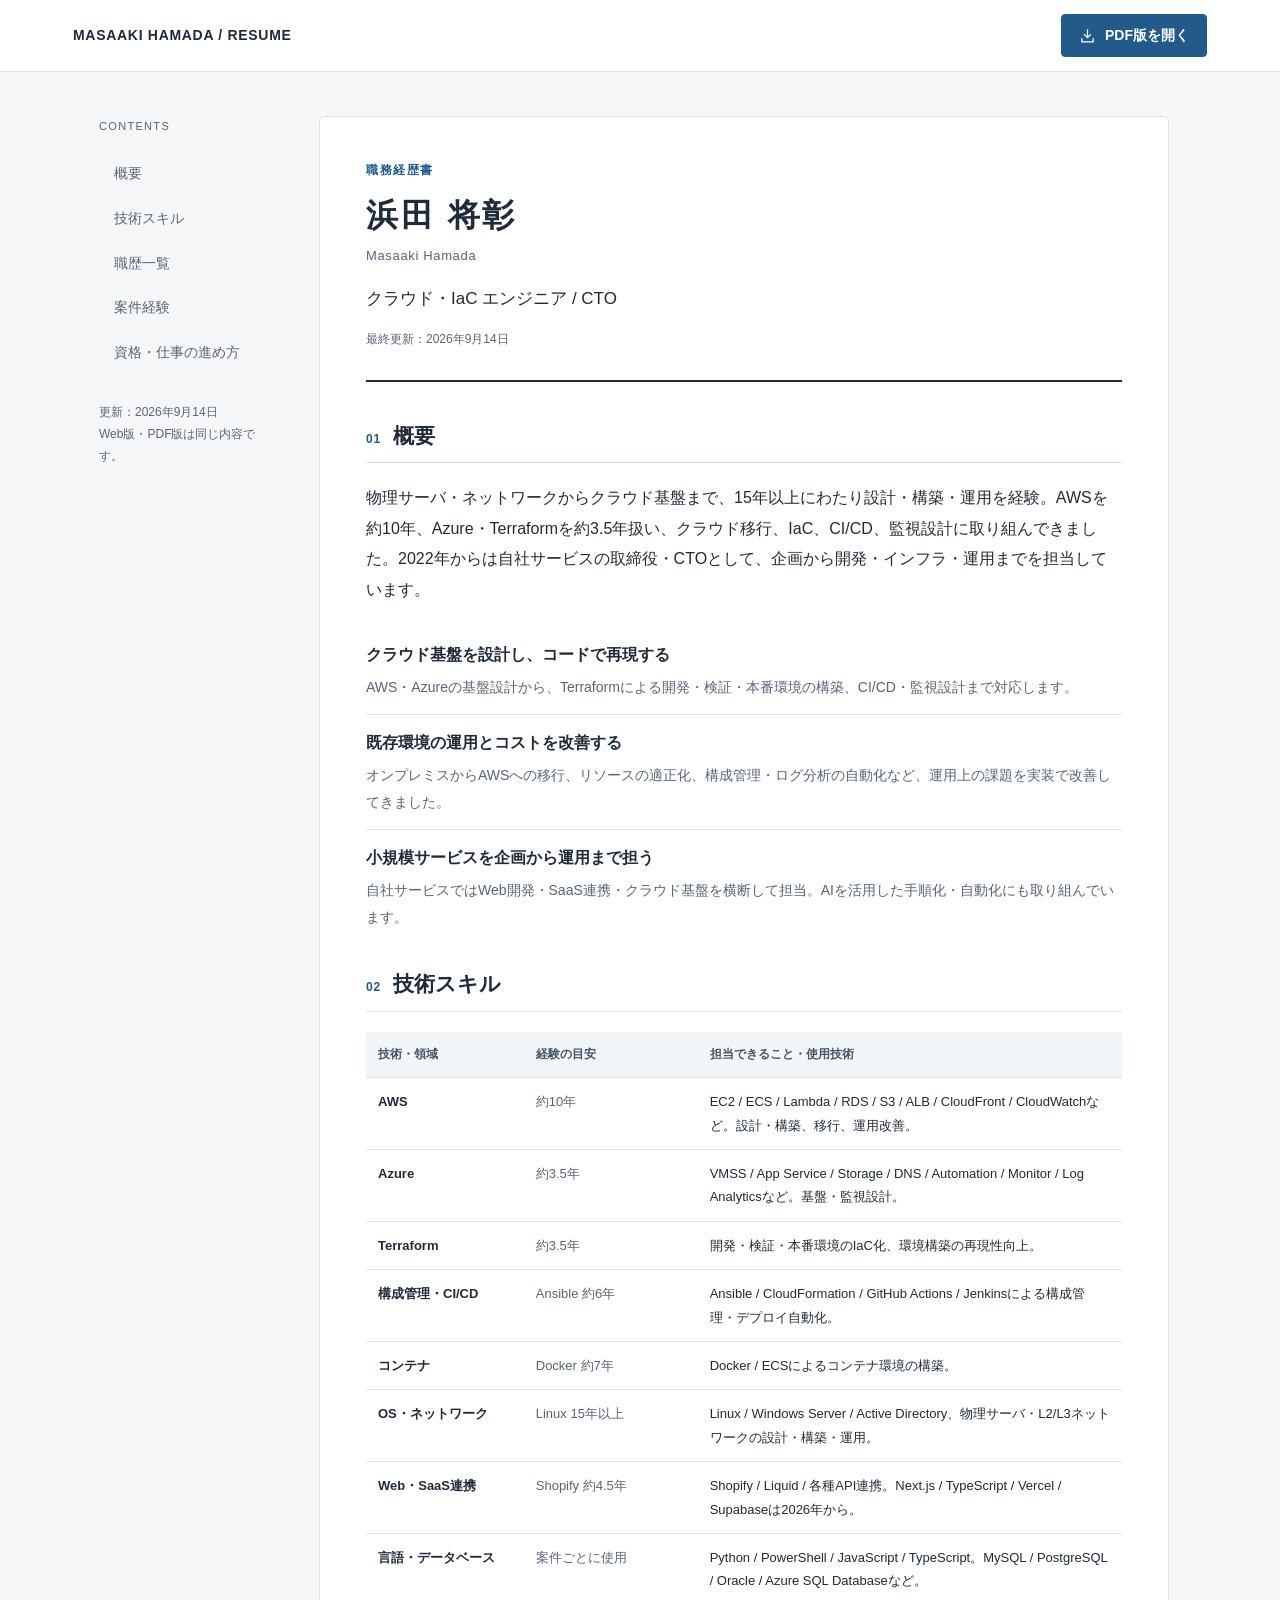
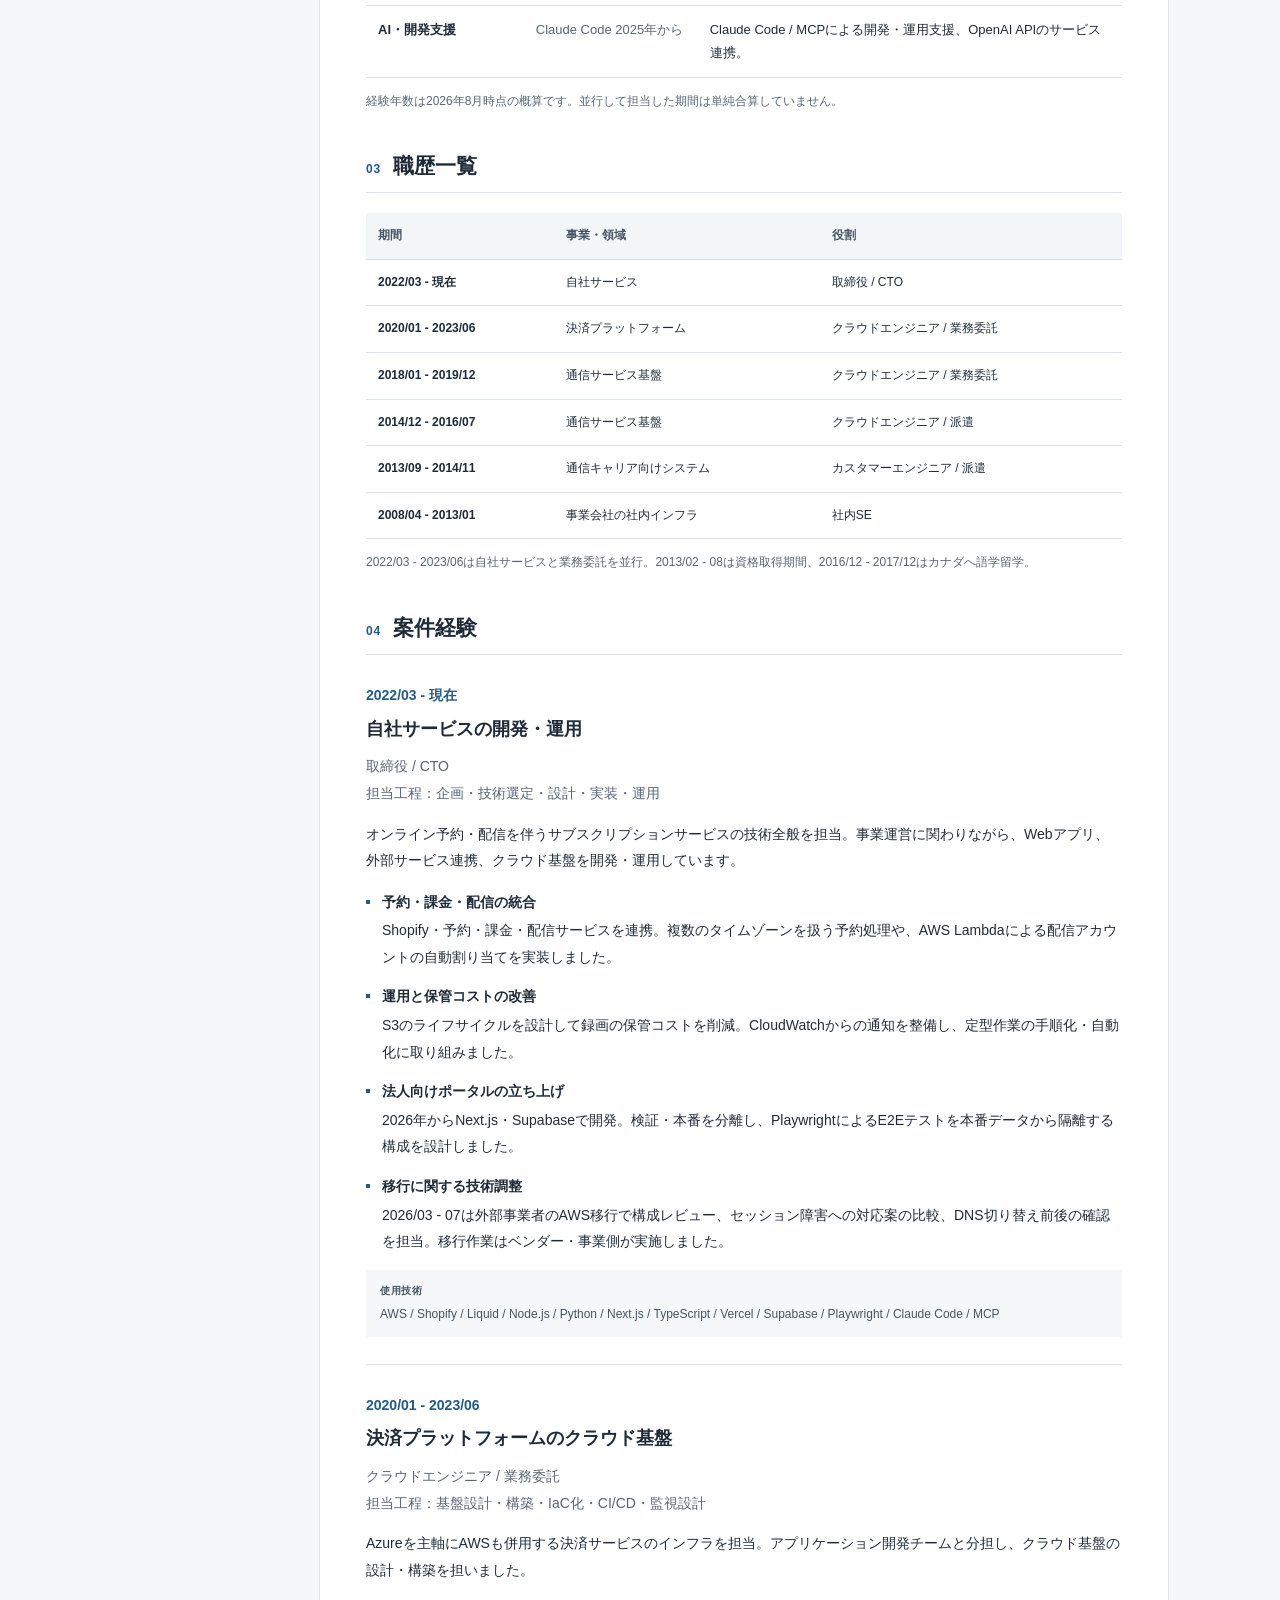
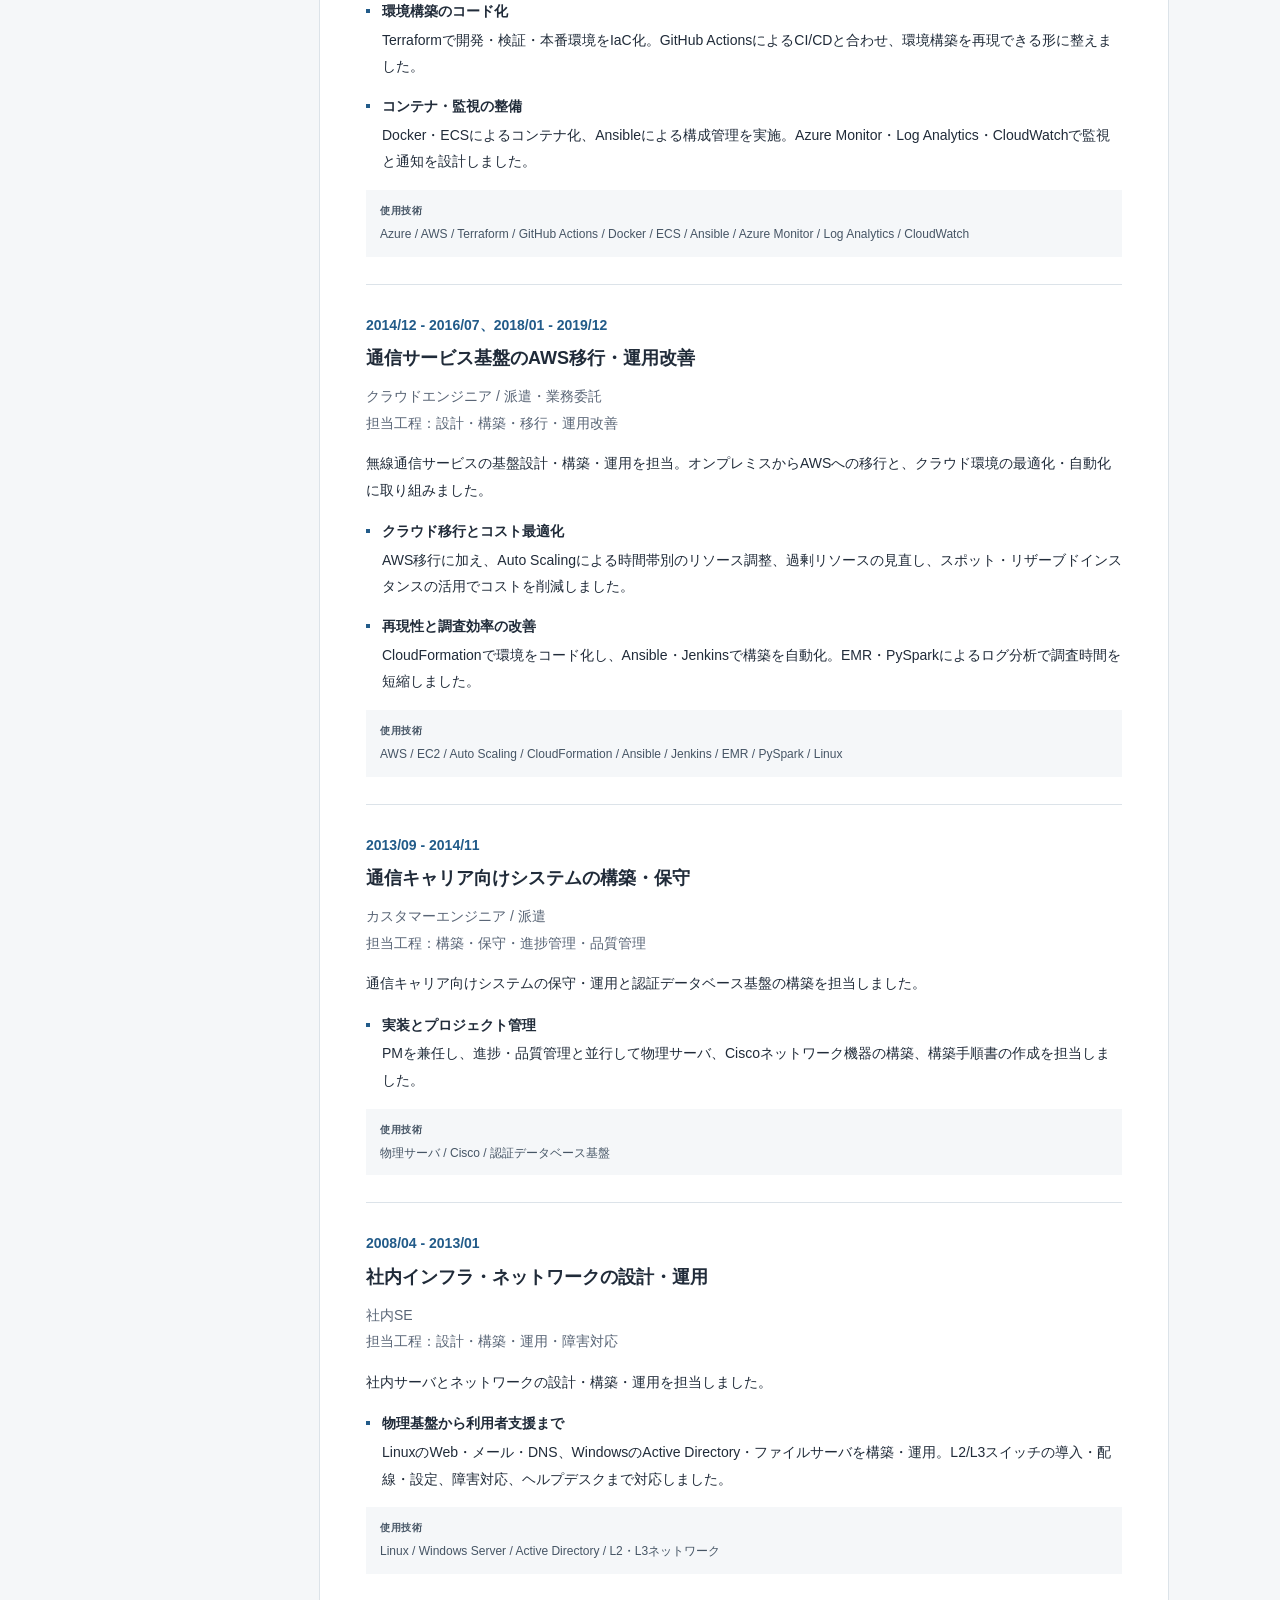
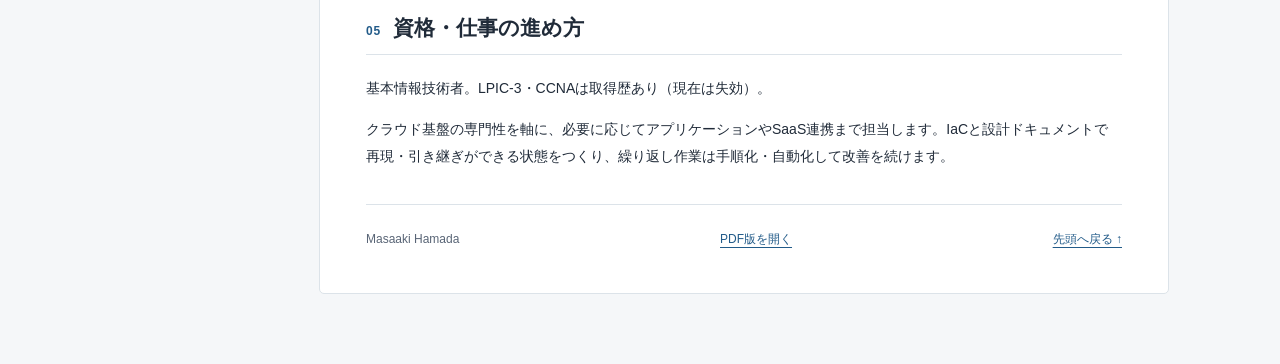
==== docs/index.html @ 592bd707 "Create public resume website and PDF from shared content" ====
<!doctype html>
<html lang="ja"><head><meta charset="utf-8"><meta name="viewport" content="width=device-width,initial-scale=1">
<title>浜田 将彰 | クラウド・IaC エンジニア / CTO</title>
<meta name="description" content="浜田将彰の職務経歴書。AWS・Azure・Terraformによるクラウド基盤設計と、自社サービスの開発・運用経験。PDF版も閲覧できます。">
<meta name="theme-color" content="#225b89"><link rel="stylesheet" href="style.css"></head>
<body><a class="skip" href="#main">本文へ移動</a>
<header class="topbar"><div class="topbar-inner"><a class="brand" href="#">MASAAKI HAMADA / RESUME</a>
<a class="download" href="resume.pdf"><svg viewBox="0 0 24 24" fill="none" stroke="currentColor" stroke-width="1.7" aria-hidden="true"><path d="M12 3v12m-5-5 5 5 5-5M4 16v5h16v-5"/></svg>PDF版を開く</a></div></header>
<div class="layout"><aside class="sidebar"><p class="nav-label">CONTENTS</p><nav aria-label="目次"><a href="#summary">概要</a><a href="#skills">技術スキル</a><a href="#history">職歴一覧</a><a href="#experience">案件経験</a><a href="#about">資格・仕事の進め方</a></nav><p class="small">更新：2026年9月14日<br>Web版・PDF版は同じ内容です。</p></aside>
<main id="main"><header class="identity"><p class="eyebrow">職務経歴書</p><h1>浜田 将彰</h1><p class="name-en">Masaaki Hamada</p><p class="role">クラウド・IaC エンジニア / CTO</p><p class="updated">最終更新：2026年9月14日</p></header>
<nav class="mobile-nav" aria-label="モバイル目次"><a href="#summary">概要</a><a href="#skills">技術スキル</a><a href="#history">職歴一覧</a><a href="#experience">案件経験</a><a href="#about">資格・仕事の進め方</a></nav>
<section id="summary"><h2><span class="number">01</span>概要</h2><p>物理サーバ・ネットワークからクラウド基盤まで、15年以上にわたり設計・構築・運用を経験。AWSを約10年、Azure・Terraformを約3.5年扱い、クラウド移行、IaC、CI/CD、監視設計に取り組んできました。2022年からは自社サービスの取締役・CTOとして、企画から開発・インフラ・運用までを担当しています。</p><ul class="strengths"><li><h3>クラウド基盤を設計し、コードで再現する</h3><p>AWS・Azureの基盤設計から、Terraformによる開発・検証・本番環境の構築、CI/CD・監視設計まで対応します。</p></li><li><h3>既存環境の運用とコストを改善する</h3><p>オンプレミスからAWSへの移行、リソースの適正化、構成管理・ログ分析の自動化など、運用上の課題を実装で改善してきました。</p></li><li><h3>小規模サービスを企画から運用まで担う</h3><p>自社サービスではWeb開発・SaaS連携・クラウド基盤を横断して担当。AIを活用した手順化・自動化にも取り組んでいます。</p></li></ul></section>
<section id="skills"><h2><span class="number">02</span>技術スキル</h2><div class="table-wrap"><table class="skills"><thead><tr><th scope="col">技術・領域</th><th scope="col">経験の目安</th><th scope="col">担当できること・使用技術</th></tr></thead><tbody><tr><td>AWS</td><td>約10年</td><td>EC2 / ECS / Lambda / RDS / S3 / ALB / CloudFront / CloudWatchなど。設計・構築、移行、運用改善。</td></tr><tr><td>Azure</td><td>約3.5年</td><td>VMSS / App Service / Storage / DNS / Automation / Monitor / Log Analyticsなど。基盤・監視設計。</td></tr><tr><td>Terraform</td><td>約3.5年</td><td>開発・検証・本番環境のIaC化、環境構築の再現性向上。</td></tr><tr><td>構成管理・CI/CD</td><td>Ansible 約6年</td><td>Ansible / CloudFormation / GitHub Actions / Jenkinsによる構成管理・デプロイ自動化。</td></tr><tr><td>コンテナ</td><td>Docker 約7年</td><td>Docker / ECSによるコンテナ環境の構築。</td></tr><tr><td>OS・ネットワーク</td><td>Linux 15年以上</td><td>Linux / Windows Server / Active Directory、物理サーバ・L2/L3ネットワークの設計・構築・運用。</td></tr><tr><td>Web・SaaS連携</td><td>Shopify 約4.5年</td><td>Shopify / Liquid / 各種API連携。Next.js / TypeScript / Vercel / Supabaseは2026年から。</td></tr><tr><td>言語・データベース</td><td>案件ごとに使用</td><td>Python / PowerShell / JavaScript / TypeScript。MySQL / PostgreSQL / Oracle / Azure SQL Databaseなど。</td></tr><tr><td>AI・開発支援</td><td>Claude Code 2025年から</td><td>Claude Code / MCPによる開発・運用支援、OpenAI APIのサービス連携。</td></tr></tbody></table></div><p class="note">経験年数は2026年8月時点の概算です。並行して担当した期間は単純合算していません。</p></section>
<section id="history"><h2><span class="number">03</span>職歴一覧</h2><div class="table-wrap"><table class="history"><thead><tr><th scope="col">期間</th><th scope="col">事業・領域</th><th scope="col">役割</th></tr></thead><tbody><tr><td>2022/03 - 現在</td><td>自社サービス</td><td>取締役 / CTO</td></tr><tr><td>2020/01 - 2023/06</td><td>決済プラットフォーム</td><td>クラウドエンジニア / 業務委託</td></tr><tr><td>2018/01 - 2019/12</td><td>通信サービス基盤</td><td>クラウドエンジニア / 業務委託</td></tr><tr><td>2014/12 - 2016/07</td><td>通信サービス基盤</td><td>クラウドエンジニア / 派遣</td></tr><tr><td>2013/09 - 2014/11</td><td>通信キャリア向けシステム</td><td>カスタマーエンジニア / 派遣</td></tr><tr><td>2008/04 - 2013/01</td><td>事業会社の社内インフラ</td><td>社内SE</td></tr></tbody></table></div><p class="note">2022/03 - 2023/06は自社サービスと業務委託を並行。2013/02 - 08は資格取得期間、2016/12 - 2017/12はカナダへ語学留学。</p></section>
<section id="experience"><h2><span class="number">04</span>案件経験</h2><article class="project" id="own-service">
      <p class="period">2022/03 - 現在</p><h3>自社サービスの開発・運用</h3>
      <p class="project-meta">取締役 / CTO<br>担当工程：企画・技術選定・設計・実装・運用</p>
      <p>オンライン予約・配信を伴うサブスクリプションサービスの技術全般を担当。事業運営に関わりながら、Webアプリ、外部サービス連携、クラウド基盤を開発・運用しています。</p><ul><li><strong>予約・課金・配信の統合</strong>Shopify・予約・課金・配信サービスを連携。複数のタイムゾーンを扱う予約処理や、AWS Lambdaによる配信アカウントの自動割り当てを実装しました。</li><li><strong>運用と保管コストの改善</strong>S3のライフサイクルを設計して録画の保管コストを削減。CloudWatchからの通知を整備し、定型作業の手順化・自動化に取り組みました。</li><li><strong>法人向けポータルの立ち上げ</strong>2026年からNext.js・Supabaseで開発。検証・本番を分離し、PlaywrightによるE2Eテストを本番データから隔離する構成を設計しました。</li><li><strong>移行に関する技術調整</strong>2026/03 - 07は外部事業者のAWS移行で構成レビュー、セッション障害への対応案の比較、DNS切り替え前後の確認を担当。移行作業はベンダー・事業側が実施しました。</li></ul>
      <p class="tech"><span>使用技術</span>AWS / Shopify / Liquid / Node.js / Python / Next.js / TypeScript / Vercel / Supabase / Playwright / Claude Code / MCP</p></article><article class="project" id="payments">
      <p class="period">2020/01 - 2023/06</p><h3>決済プラットフォームのクラウド基盤</h3>
      <p class="project-meta">クラウドエンジニア / 業務委託<br>担当工程：基盤設計・構築・IaC化・CI/CD・監視設計</p>
      <p>Azureを主軸にAWSも併用する決済サービスのインフラを担当。アプリケーション開発チームと分担し、クラウド基盤の設計・構築を担いました。</p><ul><li><strong>環境構築のコード化</strong>Terraformで開発・検証・本番環境をIaC化。GitHub ActionsによるCI/CDと合わせ、環境構築を再現できる形に整えました。</li><li><strong>コンテナ・監視の整備</strong>Docker・ECSによるコンテナ化、Ansibleによる構成管理を実施。Azure Monitor・Log Analytics・CloudWatchで監視と通知を設計しました。</li></ul>
      <p class="tech"><span>使用技術</span>Azure / AWS / Terraform / GitHub Actions / Docker / ECS / Ansible / Azure Monitor / Log Analytics / CloudWatch</p></article><article class="project" id="telecom">
      <p class="period">2014/12 - 2016/07、2018/01 - 2019/12</p><h3>通信サービス基盤のAWS移行・運用改善</h3>
      <p class="project-meta">クラウドエンジニア / 派遣・業務委託<br>担当工程：設計・構築・移行・運用改善</p>
      <p>無線通信サービスの基盤設計・構築・運用を担当。オンプレミスからAWSへの移行と、クラウド環境の最適化・自動化に取り組みました。</p><ul><li><strong>クラウド移行とコスト最適化</strong>AWS移行に加え、Auto Scalingによる時間帯別のリソース調整、過剰リソースの見直し、スポット・リザーブドインスタンスの活用でコストを削減しました。</li><li><strong>再現性と調査効率の改善</strong>CloudFormationで環境をコード化し、Ansible・Jenkinsで構築を自動化。EMR・PySparkによるログ分析で調査時間を短縮しました。</li></ul>
      <p class="tech"><span>使用技術</span>AWS / EC2 / Auto Scaling / CloudFormation / Ansible / Jenkins / EMR / PySpark / Linux</p></article><article class="project" id="carrier">
      <p class="period">2013/09 - 2014/11</p><h3>通信キャリア向けシステムの構築・保守</h3>
      <p class="project-meta">カスタマーエンジニア / 派遣<br>担当工程：構築・保守・進捗管理・品質管理</p>
      <p>通信キャリア向けシステムの保守・運用と認証データベース基盤の構築を担当しました。</p><ul><li><strong>実装とプロジェクト管理</strong>PMを兼任し、進捗・品質管理と並行して物理サーバ、Ciscoネットワーク機器の構築、構築手順書の作成を担当しました。</li></ul>
      <p class="tech"><span>使用技術</span>物理サーバ / Cisco / 認証データベース基盤</p></article><article class="project" id="internal">
      <p class="period">2008/04 - 2013/01</p><h3>社内インフラ・ネットワークの設計・運用</h3>
      <p class="project-meta">社内SE<br>担当工程：設計・構築・運用・障害対応</p>
      <p>社内サーバとネットワークの設計・構築・運用を担当しました。</p><ul><li><strong>物理基盤から利用者支援まで</strong>LinuxのWeb・メール・DNS、WindowsのActive Directory・ファイルサーバを構築・運用。L2/L3スイッチの導入・配線・設定、障害対応、ヘルプデスクまで対応しました。</li></ul>
      <p class="tech"><span>使用技術</span>Linux / Windows Server / Active Directory / L2・L3ネットワーク</p></article></section>
<section id="about" class="closing"><h2><span class="number">05</span>資格・仕事の進め方</h2><p>基本情報技術者。LPIC-3・CCNAは取得歴あり（現在は失効）。</p><p>クラウド基盤の専門性を軸に、必要に応じてアプリケーションやSaaS連携まで担当します。IaCと設計ドキュメントで再現・引き継ぎができる状態をつくり、繰り返し作業は手順化・自動化して改善を続けます。</p></section>
<footer class="footer"><span>Masaaki Hamada</span><a href="resume.pdf">PDF版を開く</a><a href="#">先頭へ戻る ↑</a></footer></main></div>
</body></html>
---- docs/style.css ----
:root{--ink:#202b39;--muted:#596576;--accent:#225b89;--line:#dce3e9;--paper:#fff;--wash:#f5f7f9;color-scheme:light}
*{box-sizing:border-box}html{scroll-behavior:smooth;scroll-padding-top:85px}body{margin:0;background:var(--wash);color:var(--ink);font-family:-apple-system,BlinkMacSystemFont,"Hiragino Kaku Gothic ProN","Yu Gothic",Meiryo,sans-serif;font-size:16px;line-height:1.9;-webkit-font-smoothing:antialiased}a{color:var(--accent);text-underline-offset:4px}a:focus-visible{outline:3px solid #d38835;outline-offset:5px}.skip{position:absolute;top:-100px;padding:10px;background:white}.skip:focus{top:0;z-index:5}.topbar{border-bottom:1px solid var(--line);background:#fff;position:sticky;top:0;z-index:3}.topbar-inner{max-width:1190px;padding:14px 28px;margin:auto;display:flex;justify-content:space-between;align-items:center;gap:16px}.brand{text-decoration:none;color:var(--ink);font-size:14px;font-weight:600;letter-spacing:.05em}.download{display:inline-flex;align-items:center;gap:9px;padding:7px 17px;border:1px solid var(--accent);border-radius:4px;font-size:14px;font-weight:600;text-decoration:none;background:var(--accent);color:white}.download:hover{background:#174466}.download svg{width:17px;height:17px}.layout{display:grid;grid-template-columns:180px minmax(0,850px);gap:40px;max-width:1130px;margin:44px auto 70px;padding:0 24px}.sidebar{position:sticky;top:110px;align-self:start;font-size:14px}.nav-label{font-size:11px;color:var(--muted);letter-spacing:.12em;margin:0 0 17px}.sidebar nav{display:flex;flex-direction:column;gap:4px}.sidebar nav a{color:var(--muted);padding:7px 0 7px 13px;border-left:2px solid transparent;text-decoration:none}.sidebar nav a:hover,.sidebar nav a[aria-current]{color:var(--accent);border-left-color:var(--accent)}.sidebar .small{margin-top:30px;font-size:12px;line-height:1.8;color:var(--muted)}main{background:var(--paper);border:1px solid var(--line);border-radius:5px;padding:42px 46px;min-width:0}.identity{padding-bottom:29px;border-bottom:2px solid var(--ink);margin-bottom:32px}.eyebrow{margin:0 0 12px;color:var(--accent);font-size:12px;font-weight:600;letter-spacing:.13em}.identity h1{font-size:32px;letter-spacing:.09em;line-height:1.4;margin:0 0 6px}.name-en{color:var(--muted);font-size:13px;letter-spacing:.05em;margin:0 0 14px}.role{font-size:17px;margin:0;font-weight:500}.updated{font-size:12px;color:var(--muted);margin:13px 0 0}section{margin-top:38px}section h2{display:flex;align-items:baseline;gap:12px;font-size:21px;line-height:1.5;margin:0 0 20px;padding-bottom:11px;border-bottom:1px solid var(--line);font-weight:650}.number{font-size:12px;color:var(--accent);font-weight:600;letter-spacing:.06em}p{margin:0 0 14px}.strengths{margin:22px 0 0;padding:0;list-style:none}.strengths li{padding:13px 0;border-bottom:1px solid var(--line)}.strengths li:last-child{border:0;padding-bottom:0}.strengths h3{margin:0 0 4px;font-size:16px}.strengths p{color:var(--muted);font-size:14px;margin:0}.table-wrap{width:100%}table{border-collapse:collapse;width:100%;font-size:13px;line-height:1.8;text-align:left}caption{text-align:left;color:var(--muted);margin-bottom:10px;font-size:12px}th{font-weight:600;background:#f3f6f8;font-size:12px;color:#465565}th,td{padding:12px 11px;border-bottom:1px solid var(--line);vertical-align:top}th:first-child,td:first-child{padding-left:12px}td:first-child{font-weight:600}.skills td:nth-child(1){width:21%}.skills td:nth-child(2){width:23%;color:var(--muted)}.skills td:nth-child(3){width:56%}.history{font-size:12px}.history td:first-child{width:25%;font-variant-numeric:tabular-nums;white-space:nowrap}.note{font-size:12px;color:var(--muted);margin-top:12px;line-height:1.85}.project{margin-top:27px;padding-bottom:27px;border-bottom:1px solid var(--line)}.project:last-child{padding-bottom:0;border:0}.period{color:var(--accent);font-size:12px;font-weight:600;margin:0 0 6px;font-variant-numeric:tabular-nums}.project h3{font-size:18px;line-height:1.65;margin:0 0 9px}.project-meta{font-size:12px;color:var(--muted);margin-bottom:14px}.project p{font-size:14px}.project ul{list-style:none;margin:15px 0;padding:0}.project li{position:relative;margin:0 0 13px;padding-left:16px;font-size:14px}.project li:before{content:"";position:absolute;top:11px;left:0;width:4px;height:4px;background:var(--accent)}.project li strong{display:block;font-weight:600;margin-bottom:2px}.tech{background:var(--wash);padding:11px 14px;font-size:12px!important;color:#465565;line-height:1.9;margin-bottom:0}.tech span{font-size:10px;font-weight:700;letter-spacing:.06em;display:block;margin-bottom:3px}.closing p{font-size:14px}.footer{margin-top:35px;padding-top:23px;border-top:1px solid var(--line);display:flex;align-items:center;justify-content:space-between;gap:15px;color:var(--muted);font-size:12px}.footer a{font-size:12px}.mobile-nav{display:none}
@media(max-width:980px){.layout{grid-template-columns:145px minmax(0,1fr);gap:24px;padding:0 20px}main{padding:32px}.sidebar{font-size:13px}}
@media(max-width:740px){body{background:white}.topbar-inner{padding:12px 18px}.brand{font-size:12px}.download{font-size:13px;padding:6px 12px}.layout{display:block;margin:0;padding:0}.sidebar{display:none}main{border:0;border-radius:0;padding:30px 20px}.identity{padding-bottom:22px;margin-bottom:24px}.identity h1{font-size:29px}.role{font-size:15px}.mobile-nav{display:flex;flex-wrap:wrap;gap:8px 17px;border-bottom:1px solid var(--line);padding-bottom:20px;margin-bottom:27px}.mobile-nav a{font-size:13px;text-decoration:none}section{margin-top:30px}section h2{font-size:19px;margin-bottom:17px}.skills thead{display:none}.skills,.skills tbody,.skills tr,.skills td{display:block;width:100%!important}.skills tr{display:grid;grid-template-columns:1fr 1.15fr;border-bottom:1px solid var(--line);padding:12px 0}.skills td{border:0;padding:0!important;font-size:13px}.skills td:nth-child(1){font-size:14px}.skills td:nth-child(2){text-align:right;font-size:12px}.skills td:nth-child(3){grid-column:1/-1;margin-top:5px;color:#465565}.history thead{display:none}.history,.history tbody,.history tr,.history td{display:block}.history tr{border-bottom:1px solid var(--line);padding:10px 0}.history td{border:0;padding:0!important;width:100%!important}.history td:first-child{color:var(--accent);font-size:12px}.history td:nth-child(2){font-size:14px;font-weight:600}.history td:last-child{font-size:12px;color:var(--muted)}.project h3{font-size:17px}.footer{align-items:flex-start}.strengths p{font-size:14px}.project p,.project li{font-size:14px}}
@media(prefers-reduced-motion:reduce){html{scroll-behavior:auto}}
@media print{@page{size:A4;margin:17mm}body{background:white;font-size:10pt}.topbar,.sidebar,.mobile-nav,.footer{display:none}.layout{display:block;margin:0;padding:0;max-width:none}main{border:0;padding:0}.identity h1{font-size:25pt}.identity{margin-bottom:15px}section{margin-top:20px}h2,h3{break-after:avoid}p,li{orphans:3;widows:3}table{font-size:8pt}th,td{padding:6px}thead{display:table-header-group}tr{break-inside:avoid}.project p,.project li,.strengths p,.closing p{font-size:9pt}.tech{font-size:8pt!important}.project{break-inside:auto}.project-meta{font-size:8pt}}
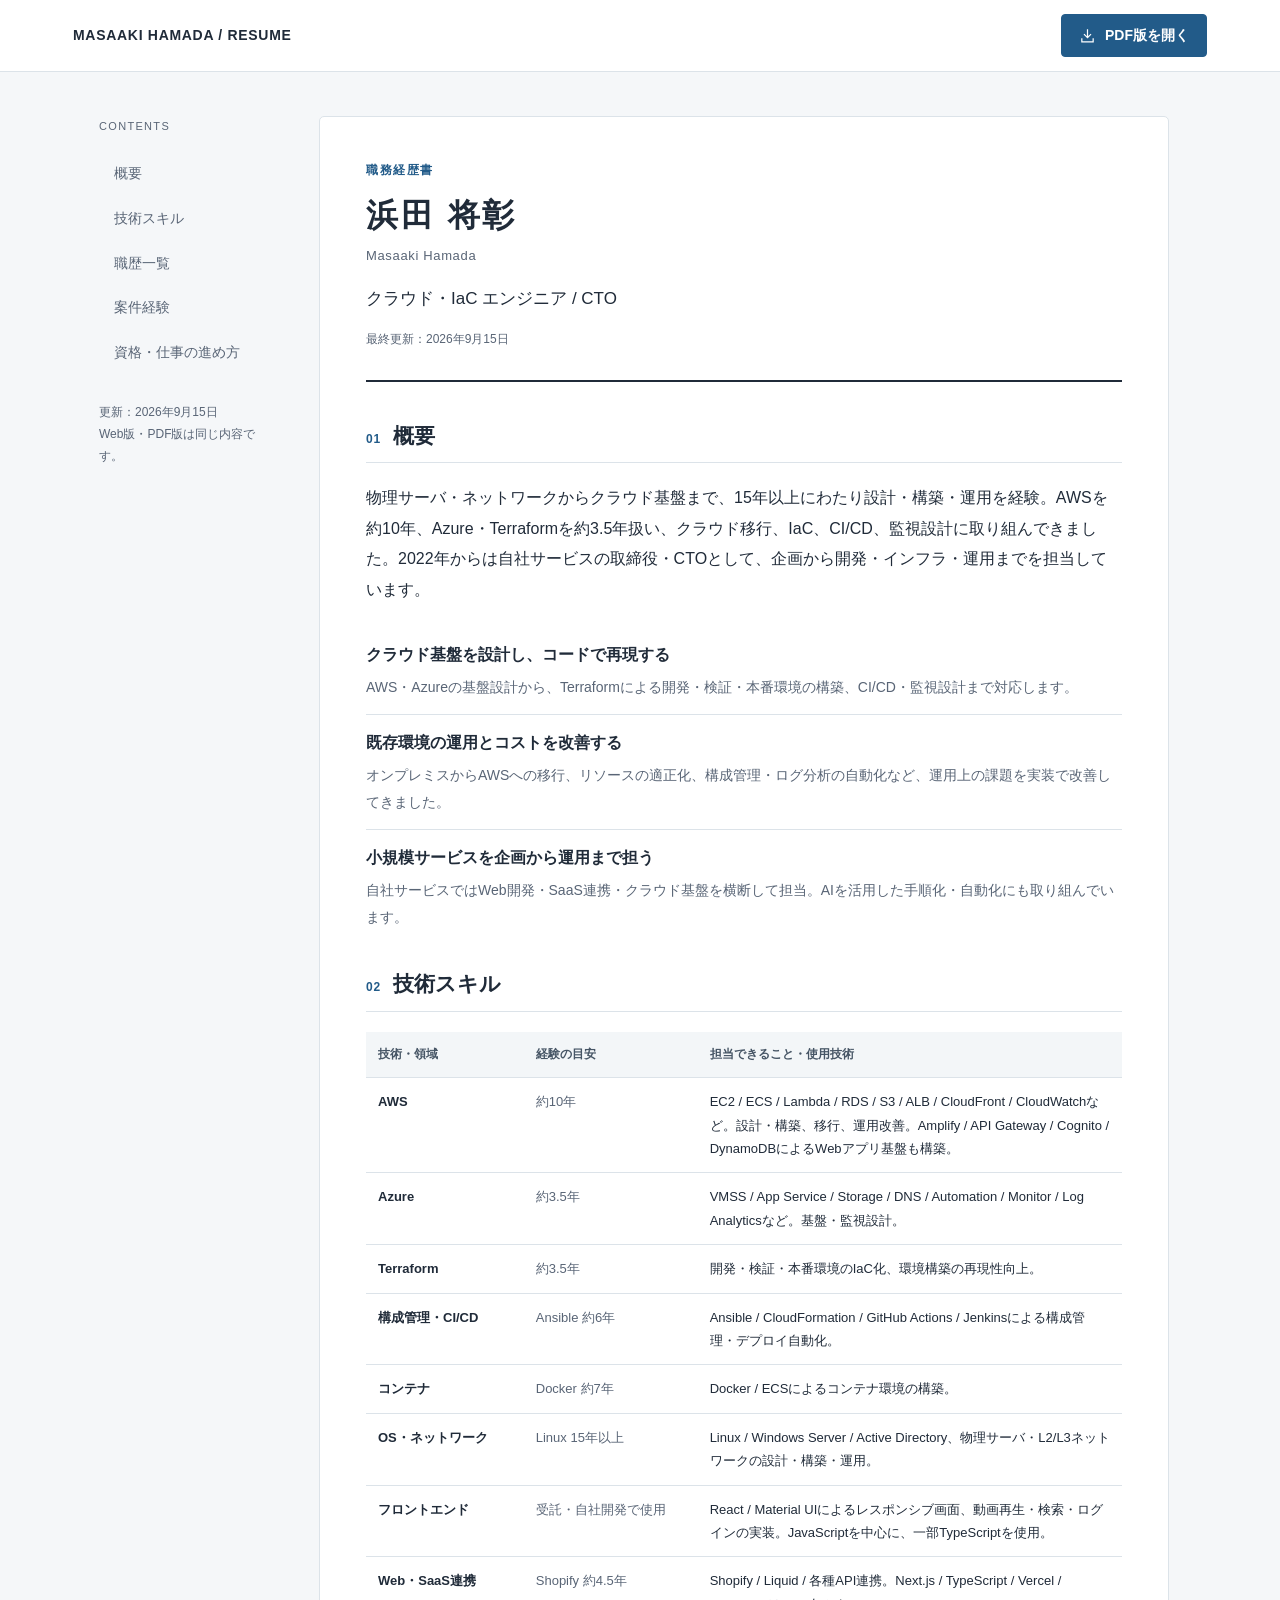
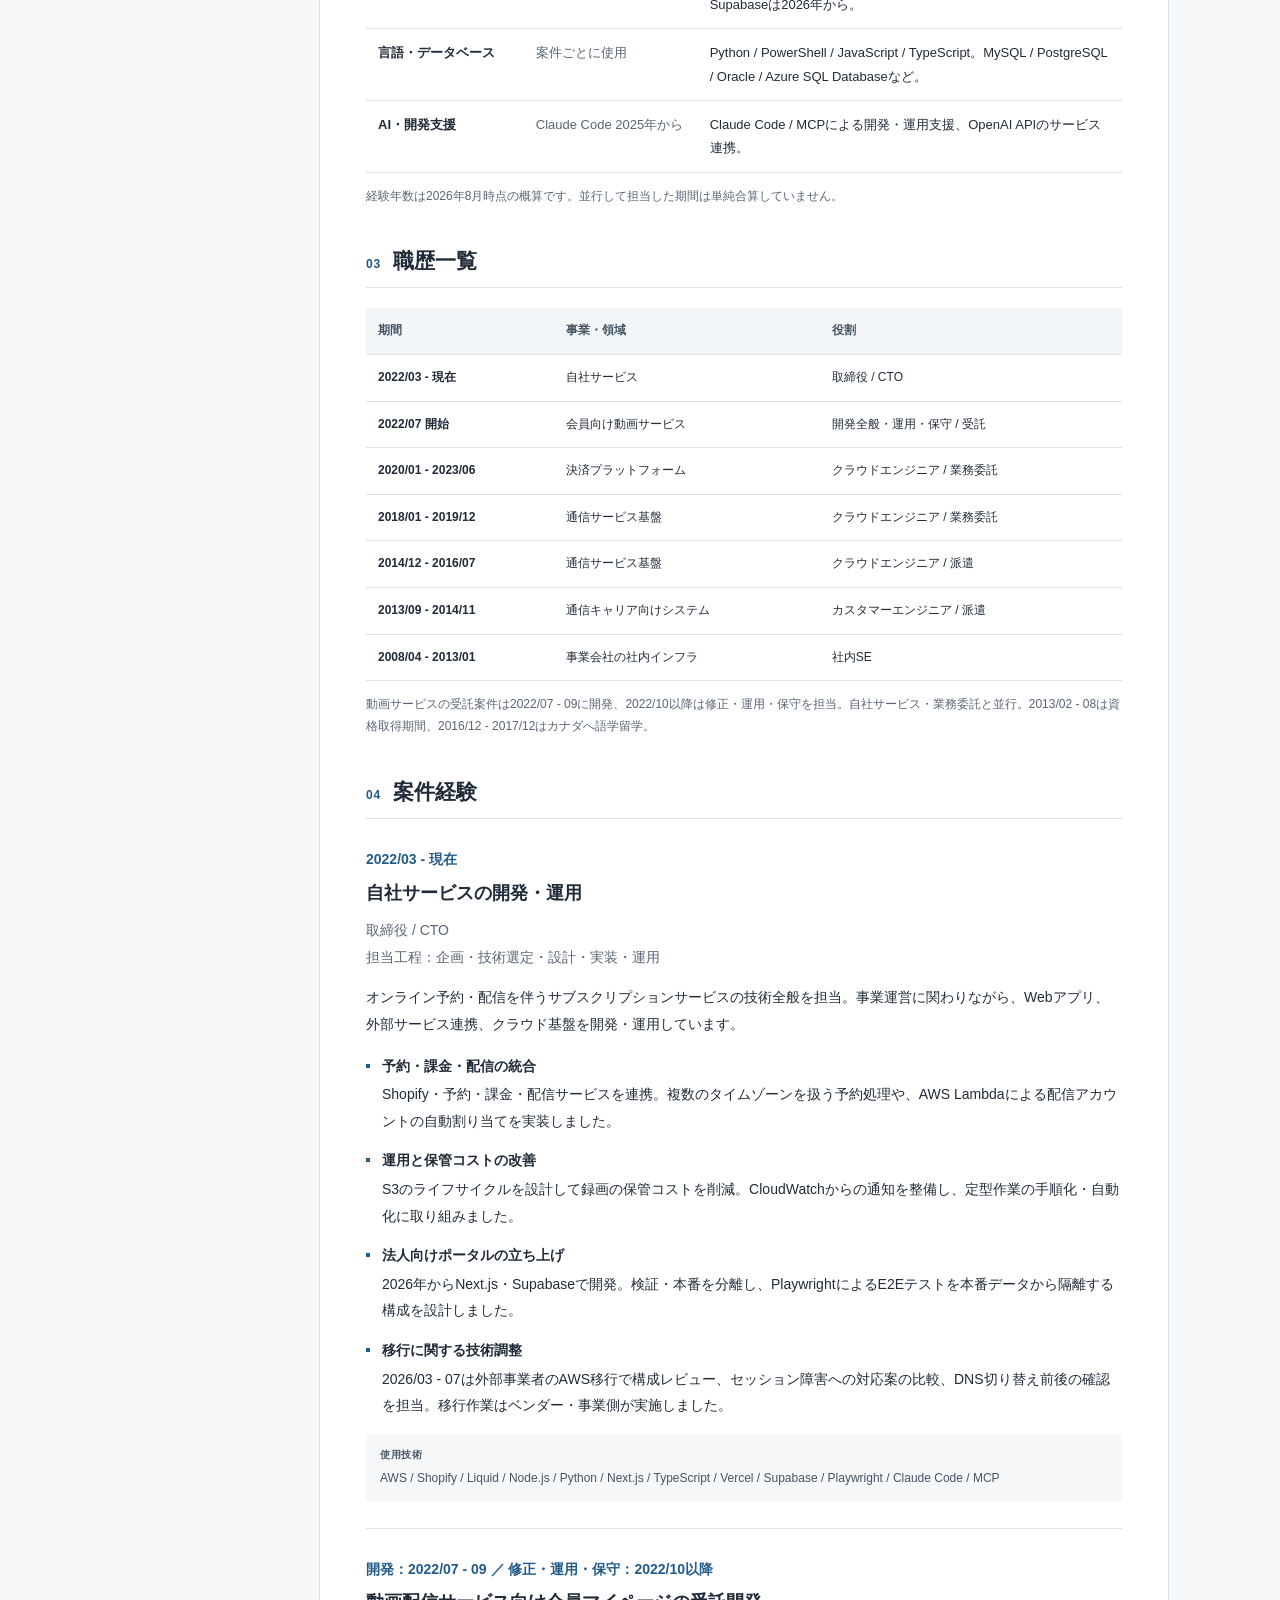
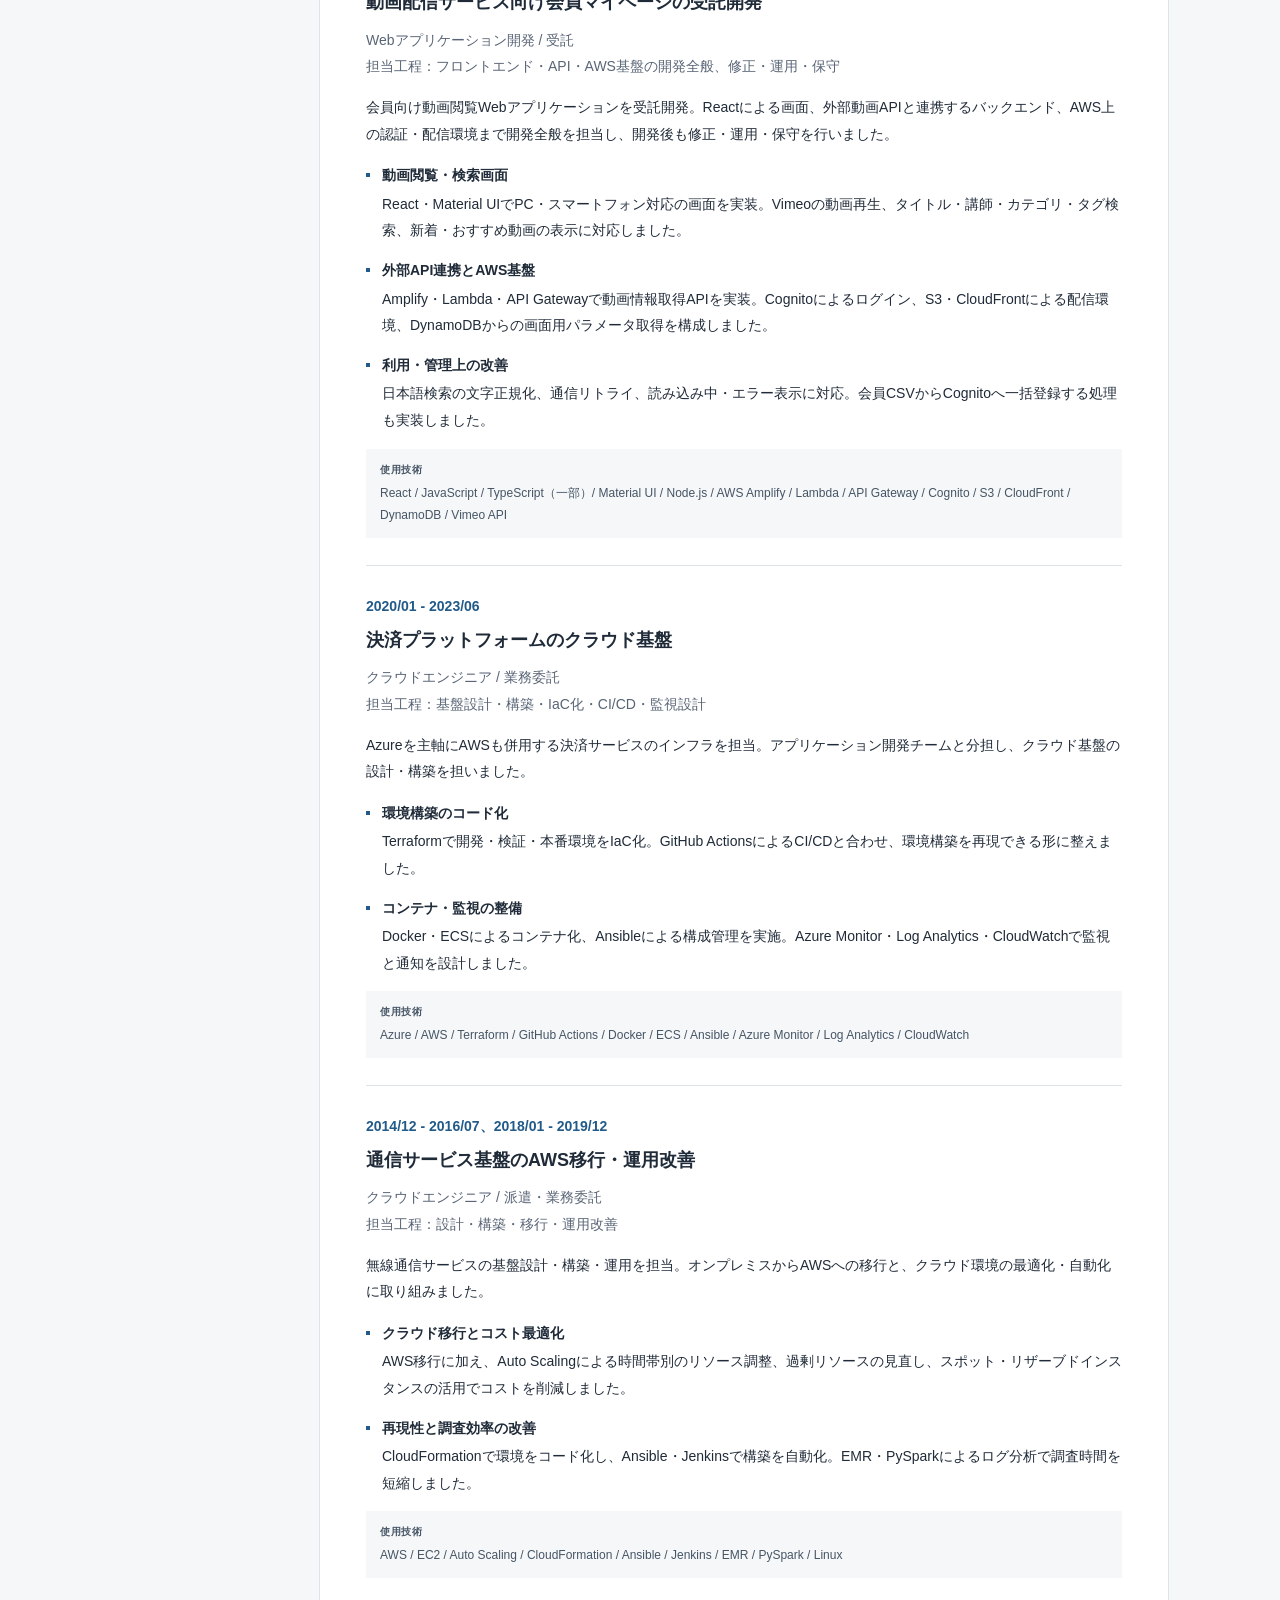
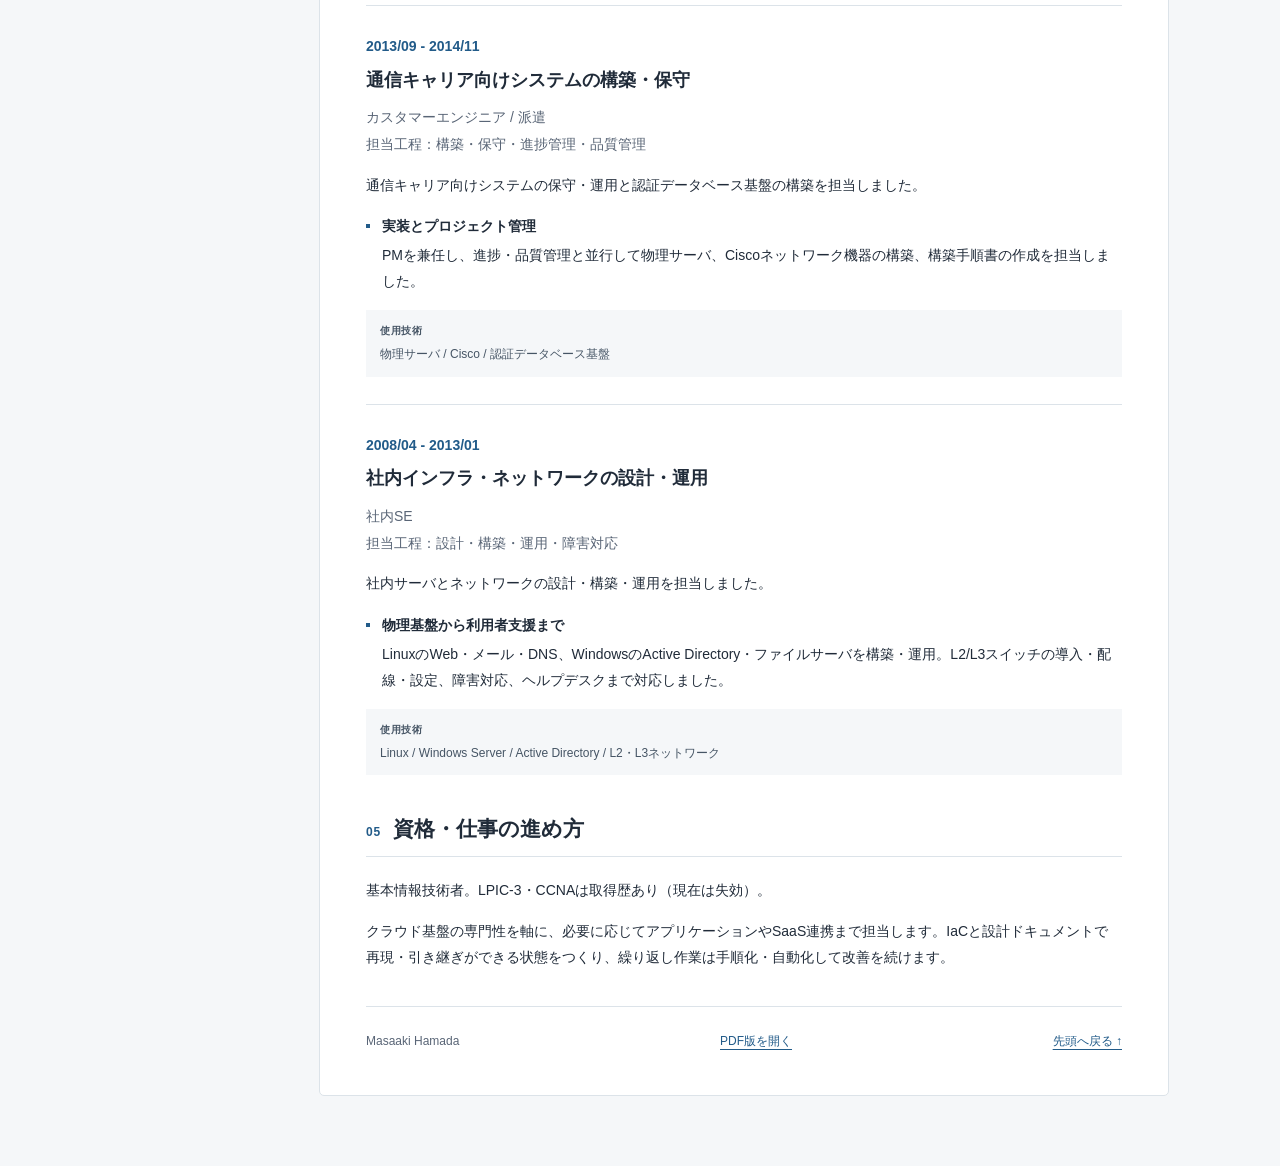
==== commit eb898cdb: "Add contracted member video application development experience" ====
--- a/docs/index.html
+++ b/docs/index.html
@@ -6,17 +6,21 @@
 <body><a class="skip" href="#main">本文へ移動</a>
 <header class="topbar"><div class="topbar-inner"><a class="brand" href="#">MASAAKI HAMADA / RESUME</a>
 <a class="download" href="resume.pdf"><svg viewBox="0 0 24 24" fill="none" stroke="currentColor" stroke-width="1.7" aria-hidden="true"><path d="M12 3v12m-5-5 5 5 5-5M4 16v5h16v-5"/></svg>PDF版を開く</a></div></header>
-<div class="layout"><aside class="sidebar"><p class="nav-label">CONTENTS</p><nav aria-label="目次"><a href="#summary">概要</a><a href="#skills">技術スキル</a><a href="#history">職歴一覧</a><a href="#experience">案件経験</a><a href="#about">資格・仕事の進め方</a></nav><p class="small">更新：2026年9月14日<br>Web版・PDF版は同じ内容です。</p></aside>
-<main id="main"><header class="identity"><p class="eyebrow">職務経歴書</p><h1>浜田 将彰</h1><p class="name-en">Masaaki Hamada</p><p class="role">クラウド・IaC エンジニア / CTO</p><p class="updated">最終更新：2026年9月14日</p></header>
+<div class="layout"><aside class="sidebar"><p class="nav-label">CONTENTS</p><nav aria-label="目次"><a href="#summary">概要</a><a href="#skills">技術スキル</a><a href="#history">職歴一覧</a><a href="#experience">案件経験</a><a href="#about">資格・仕事の進め方</a></nav><p class="small">更新：2026年9月15日<br>Web版・PDF版は同じ内容です。</p></aside>
+<main id="main"><header class="identity"><p class="eyebrow">職務経歴書</p><h1>浜田 将彰</h1><p class="name-en">Masaaki Hamada</p><p class="role">クラウド・IaC エンジニア / CTO</p><p class="updated">最終更新：2026年9月15日</p></header>
 <nav class="mobile-nav" aria-label="モバイル目次"><a href="#summary">概要</a><a href="#skills">技術スキル</a><a href="#history">職歴一覧</a><a href="#experience">案件経験</a><a href="#about">資格・仕事の進め方</a></nav>
 <section id="summary"><h2><span class="number">01</span>概要</h2><p>物理サーバ・ネットワークからクラウド基盤まで、15年以上にわたり設計・構築・運用を経験。AWSを約10年、Azure・Terraformを約3.5年扱い、クラウド移行、IaC、CI/CD、監視設計に取り組んできました。2022年からは自社サービスの取締役・CTOとして、企画から開発・インフラ・運用までを担当しています。</p><ul class="strengths"><li><h3>クラウド基盤を設計し、コードで再現する</h3><p>AWS・Azureの基盤設計から、Terraformによる開発・検証・本番環境の構築、CI/CD・監視設計まで対応します。</p></li><li><h3>既存環境の運用とコストを改善する</h3><p>オンプレミスからAWSへの移行、リソースの適正化、構成管理・ログ分析の自動化など、運用上の課題を実装で改善してきました。</p></li><li><h3>小規模サービスを企画から運用まで担う</h3><p>自社サービスではWeb開発・SaaS連携・クラウド基盤を横断して担当。AIを活用した手順化・自動化にも取り組んでいます。</p></li></ul></section>
-<section id="skills"><h2><span class="number">02</span>技術スキル</h2><div class="table-wrap"><table class="skills"><thead><tr><th scope="col">技術・領域</th><th scope="col">経験の目安</th><th scope="col">担当できること・使用技術</th></tr></thead><tbody><tr><td>AWS</td><td>約10年</td><td>EC2 / ECS / Lambda / RDS / S3 / ALB / CloudFront / CloudWatchなど。設計・構築、移行、運用改善。</td></tr><tr><td>Azure</td><td>約3.5年</td><td>VMSS / App Service / Storage / DNS / Automation / Monitor / Log Analyticsなど。基盤・監視設計。</td></tr><tr><td>Terraform</td><td>約3.5年</td><td>開発・検証・本番環境のIaC化、環境構築の再現性向上。</td></tr><tr><td>構成管理・CI/CD</td><td>Ansible 約6年</td><td>Ansible / CloudFormation / GitHub Actions / Jenkinsによる構成管理・デプロイ自動化。</td></tr><tr><td>コンテナ</td><td>Docker 約7年</td><td>Docker / ECSによるコンテナ環境の構築。</td></tr><tr><td>OS・ネットワーク</td><td>Linux 15年以上</td><td>Linux / Windows Server / Active Directory、物理サーバ・L2/L3ネットワークの設計・構築・運用。</td></tr><tr><td>Web・SaaS連携</td><td>Shopify 約4.5年</td><td>Shopify / Liquid / 各種API連携。Next.js / TypeScript / Vercel / Supabaseは2026年から。</td></tr><tr><td>言語・データベース</td><td>案件ごとに使用</td><td>Python / PowerShell / JavaScript / TypeScript。MySQL / PostgreSQL / Oracle / Azure SQL Databaseなど。</td></tr><tr><td>AI・開発支援</td><td>Claude Code 2025年から</td><td>Claude Code / MCPによる開発・運用支援、OpenAI APIのサービス連携。</td></tr></tbody></table></div><p class="note">経験年数は2026年8月時点の概算です。並行して担当した期間は単純合算していません。</p></section>
-<section id="history"><h2><span class="number">03</span>職歴一覧</h2><div class="table-wrap"><table class="history"><thead><tr><th scope="col">期間</th><th scope="col">事業・領域</th><th scope="col">役割</th></tr></thead><tbody><tr><td>2022/03 - 現在</td><td>自社サービス</td><td>取締役 / CTO</td></tr><tr><td>2020/01 - 2023/06</td><td>決済プラットフォーム</td><td>クラウドエンジニア / 業務委託</td></tr><tr><td>2018/01 - 2019/12</td><td>通信サービス基盤</td><td>クラウドエンジニア / 業務委託</td></tr><tr><td>2014/12 - 2016/07</td><td>通信サービス基盤</td><td>クラウドエンジニア / 派遣</td></tr><tr><td>2013/09 - 2014/11</td><td>通信キャリア向けシステム</td><td>カスタマーエンジニア / 派遣</td></tr><tr><td>2008/04 - 2013/01</td><td>事業会社の社内インフラ</td><td>社内SE</td></tr></tbody></table></div><p class="note">2022/03 - 2023/06は自社サービスと業務委託を並行。2013/02 - 08は資格取得期間、2016/12 - 2017/12はカナダへ語学留学。</p></section>
+<section id="skills"><h2><span class="number">02</span>技術スキル</h2><div class="table-wrap"><table class="skills"><thead><tr><th scope="col">技術・領域</th><th scope="col">経験の目安</th><th scope="col">担当できること・使用技術</th></tr></thead><tbody><tr><td>AWS</td><td>約10年</td><td>EC2 / ECS / Lambda / RDS / S3 / ALB / CloudFront / CloudWatchなど。設計・構築、移行、運用改善。Amplify / API Gateway / Cognito / DynamoDBによるWebアプリ基盤も構築。</td></tr><tr><td>Azure</td><td>約3.5年</td><td>VMSS / App Service / Storage / DNS / Automation / Monitor / Log Analyticsなど。基盤・監視設計。</td></tr><tr><td>Terraform</td><td>約3.5年</td><td>開発・検証・本番環境のIaC化、環境構築の再現性向上。</td></tr><tr><td>構成管理・CI/CD</td><td>Ansible 約6年</td><td>Ansible / CloudFormation / GitHub Actions / Jenkinsによる構成管理・デプロイ自動化。</td></tr><tr><td>コンテナ</td><td>Docker 約7年</td><td>Docker / ECSによるコンテナ環境の構築。</td></tr><tr><td>OS・ネットワーク</td><td>Linux 15年以上</td><td>Linux / Windows Server / Active Directory、物理サーバ・L2/L3ネットワークの設計・構築・運用。</td></tr><tr><td>フロントエンド</td><td>受託・自社開発で使用</td><td>React / Material UIによるレスポンシブ画面、動画再生・検索・ログインの実装。JavaScriptを中心に、一部TypeScriptを使用。</td></tr><tr><td>Web・SaaS連携</td><td>Shopify 約4.5年</td><td>Shopify / Liquid / 各種API連携。Next.js / TypeScript / Vercel / Supabaseは2026年から。</td></tr><tr><td>言語・データベース</td><td>案件ごとに使用</td><td>Python / PowerShell / JavaScript / TypeScript。MySQL / PostgreSQL / Oracle / Azure SQL Databaseなど。</td></tr><tr><td>AI・開発支援</td><td>Claude Code 2025年から</td><td>Claude Code / MCPによる開発・運用支援、OpenAI APIのサービス連携。</td></tr></tbody></table></div><p class="note">経験年数は2026年8月時点の概算です。並行して担当した期間は単純合算していません。</p></section>
+<section id="history"><h2><span class="number">03</span>職歴一覧</h2><div class="table-wrap"><table class="history"><thead><tr><th scope="col">期間</th><th scope="col">事業・領域</th><th scope="col">役割</th></tr></thead><tbody><tr><td>2022/03 - 現在</td><td>自社サービス</td><td>取締役 / CTO</td></tr><tr><td>2022/07 開始</td><td>会員向け動画サービス</td><td>開発全般・運用・保守 / 受託</td></tr><tr><td>2020/01 - 2023/06</td><td>決済プラットフォーム</td><td>クラウドエンジニア / 業務委託</td></tr><tr><td>2018/01 - 2019/12</td><td>通信サービス基盤</td><td>クラウドエンジニア / 業務委託</td></tr><tr><td>2014/12 - 2016/07</td><td>通信サービス基盤</td><td>クラウドエンジニア / 派遣</td></tr><tr><td>2013/09 - 2014/11</td><td>通信キャリア向けシステム</td><td>カスタマーエンジニア / 派遣</td></tr><tr><td>2008/04 - 2013/01</td><td>事業会社の社内インフラ</td><td>社内SE</td></tr></tbody></table></div><p class="note">動画サービスの受託案件は2022/07 - 09に開発、2022/10以降は修正・運用・保守を担当。自社サービス・業務委託と並行。2013/02 - 08は資格取得期間、2016/12 - 2017/12はカナダへ語学留学。</p></section>
 <section id="experience"><h2><span class="number">04</span>案件経験</h2><article class="project" id="own-service">
       <p class="period">2022/03 - 現在</p><h3>自社サービスの開発・運用</h3>
       <p class="project-meta">取締役 / CTO<br>担当工程：企画・技術選定・設計・実装・運用</p>
       <p>オンライン予約・配信を伴うサブスクリプションサービスの技術全般を担当。事業運営に関わりながら、Webアプリ、外部サービス連携、クラウド基盤を開発・運用しています。</p><ul><li><strong>予約・課金・配信の統合</strong>Shopify・予約・課金・配信サービスを連携。複数のタイムゾーンを扱う予約処理や、AWS Lambdaによる配信アカウントの自動割り当てを実装しました。</li><li><strong>運用と保管コストの改善</strong>S3のライフサイクルを設計して録画の保管コストを削減。CloudWatchからの通知を整備し、定型作業の手順化・自動化に取り組みました。</li><li><strong>法人向けポータルの立ち上げ</strong>2026年からNext.js・Supabaseで開発。検証・本番を分離し、PlaywrightによるE2Eテストを本番データから隔離する構成を設計しました。</li><li><strong>移行に関する技術調整</strong>2026/03 - 07は外部事業者のAWS移行で構成レビュー、セッション障害への対応案の比較、DNS切り替え前後の確認を担当。移行作業はベンダー・事業側が実施しました。</li></ul>
-      <p class="tech"><span>使用技術</span>AWS / Shopify / Liquid / Node.js / Python / Next.js / TypeScript / Vercel / Supabase / Playwright / Claude Code / MCP</p></article><article class="project" id="payments">
+      <p class="tech"><span>使用技術</span>AWS / Shopify / Liquid / Node.js / Python / Next.js / TypeScript / Vercel / Supabase / Playwright / Claude Code / MCP</p></article><article class="project" id="member-video">
+      <p class="period">開発：2022/07 - 09 ／ 修正・運用・保守：2022/10以降</p><h3>動画配信サービス向け会員マイページの受託開発</h3>
+      <p class="project-meta">Webアプリケーション開発 / 受託<br>担当工程：フロントエンド・API・AWS基盤の開発全般、修正・運用・保守</p>
+      <p>会員向け動画閲覧Webアプリケーションを受託開発。Reactによる画面、外部動画APIと連携するバックエンド、AWS上の認証・配信環境まで開発全般を担当し、開発後も修正・運用・保守を行いました。</p><ul><li><strong>動画閲覧・検索画面</strong>React・Material UIでPC・スマートフォン対応の画面を実装。Vimeoの動画再生、タイトル・講師・カテゴリ・タグ検索、新着・おすすめ動画の表示に対応しました。</li><li><strong>外部API連携とAWS基盤</strong>Amplify・Lambda・API Gatewayで動画情報取得APIを実装。Cognitoによるログイン、S3・CloudFrontによる配信環境、DynamoDBからの画面用パラメータ取得を構成しました。</li><li><strong>利用・管理上の改善</strong>日本語検索の文字正規化、通信リトライ、読み込み中・エラー表示に対応。会員CSVからCognitoへ一括登録する処理も実装しました。</li></ul>
+      <p class="tech"><span>使用技術</span>React / JavaScript / TypeScript（一部）/ Material UI / Node.js / AWS Amplify / Lambda / API Gateway / Cognito / S3 / CloudFront / DynamoDB / Vimeo API</p></article><article class="project" id="payments">
       <p class="period">2020/01 - 2023/06</p><h3>決済プラットフォームのクラウド基盤</h3>
       <p class="project-meta">クラウドエンジニア / 業務委託<br>担当工程：基盤設計・構築・IaC化・CI/CD・監視設計</p>
       <p>Azureを主軸にAWSも併用する決済サービスのインフラを担当。アプリケーション開発チームと分担し、クラウド基盤の設計・構築を担いました。</p><ul><li><strong>環境構築のコード化</strong>Terraformで開発・検証・本番環境をIaC化。GitHub ActionsによるCI/CDと合わせ、環境構築を再現できる形に整えました。</li><li><strong>コンテナ・監視の整備</strong>Docker・ECSによるコンテナ化、Ansibleによる構成管理を実施。Azure Monitor・Log Analytics・CloudWatchで監視と通知を設計しました。</li></ul>
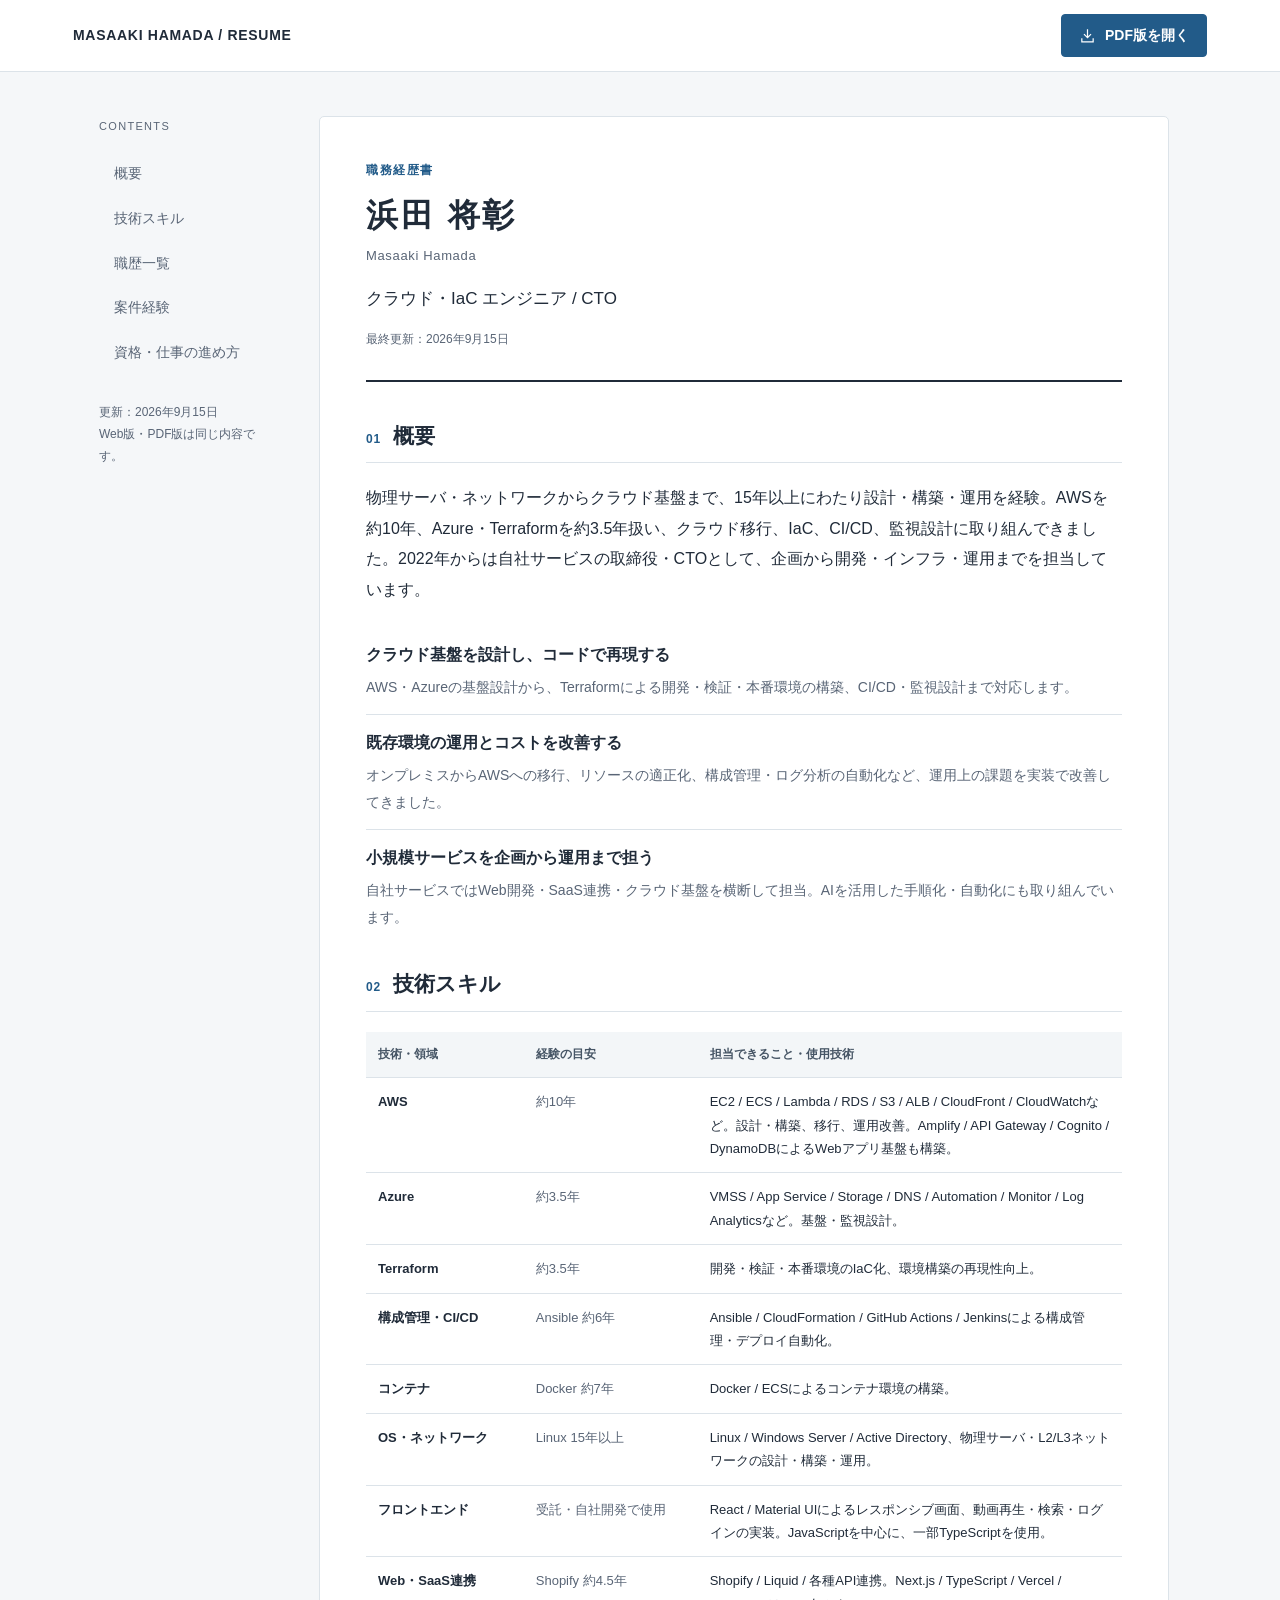
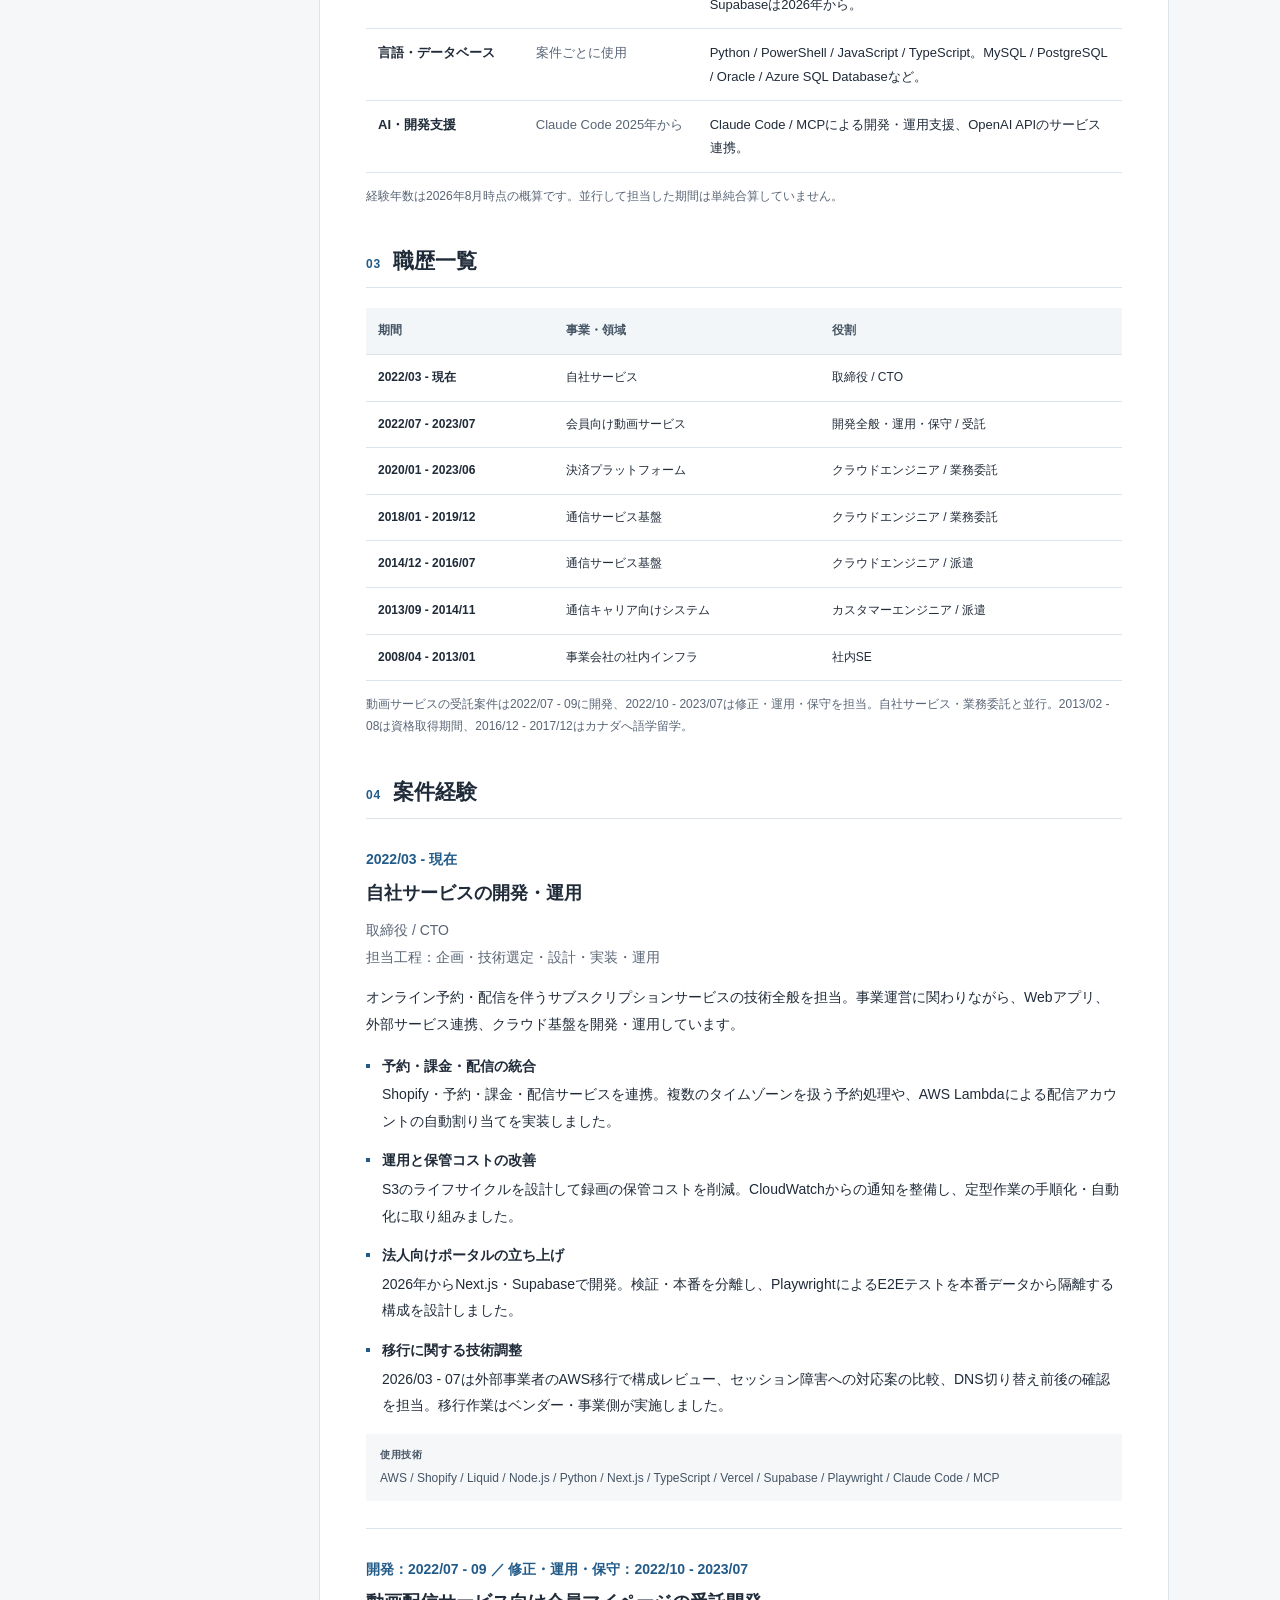
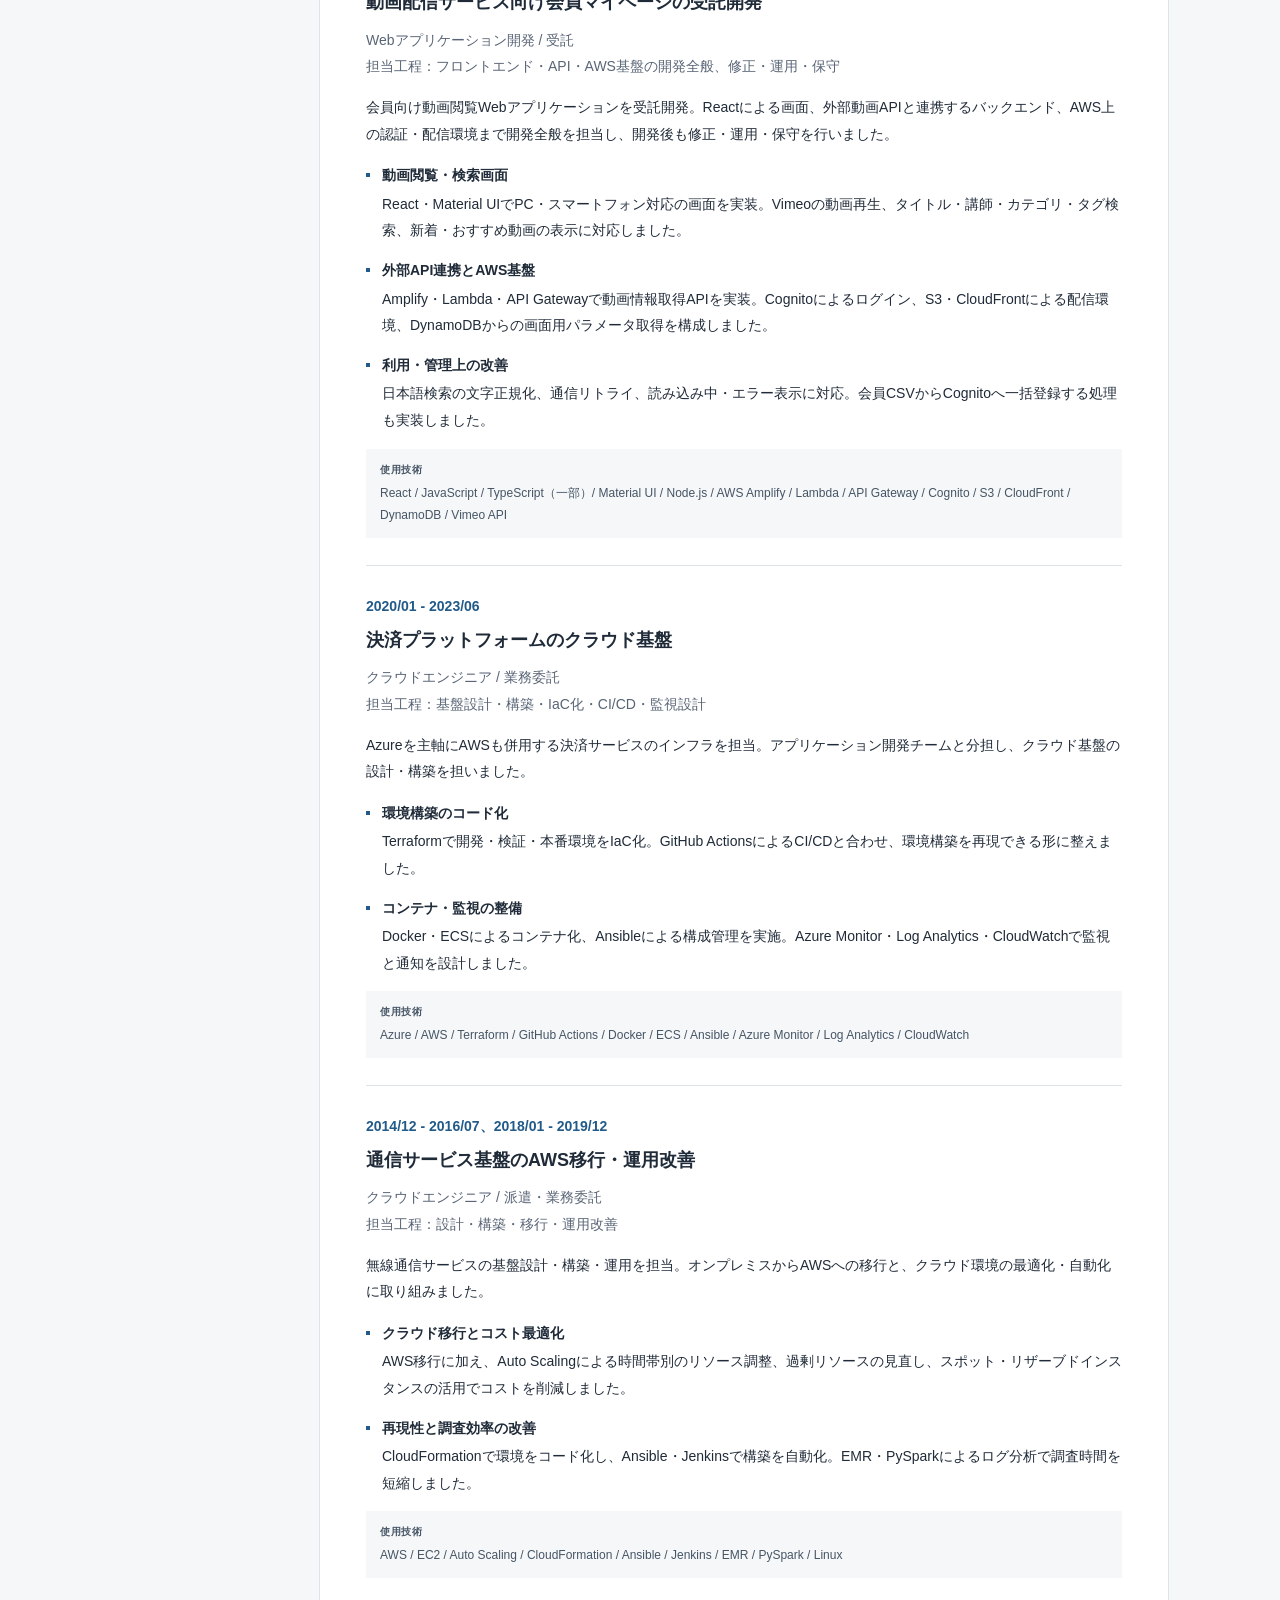
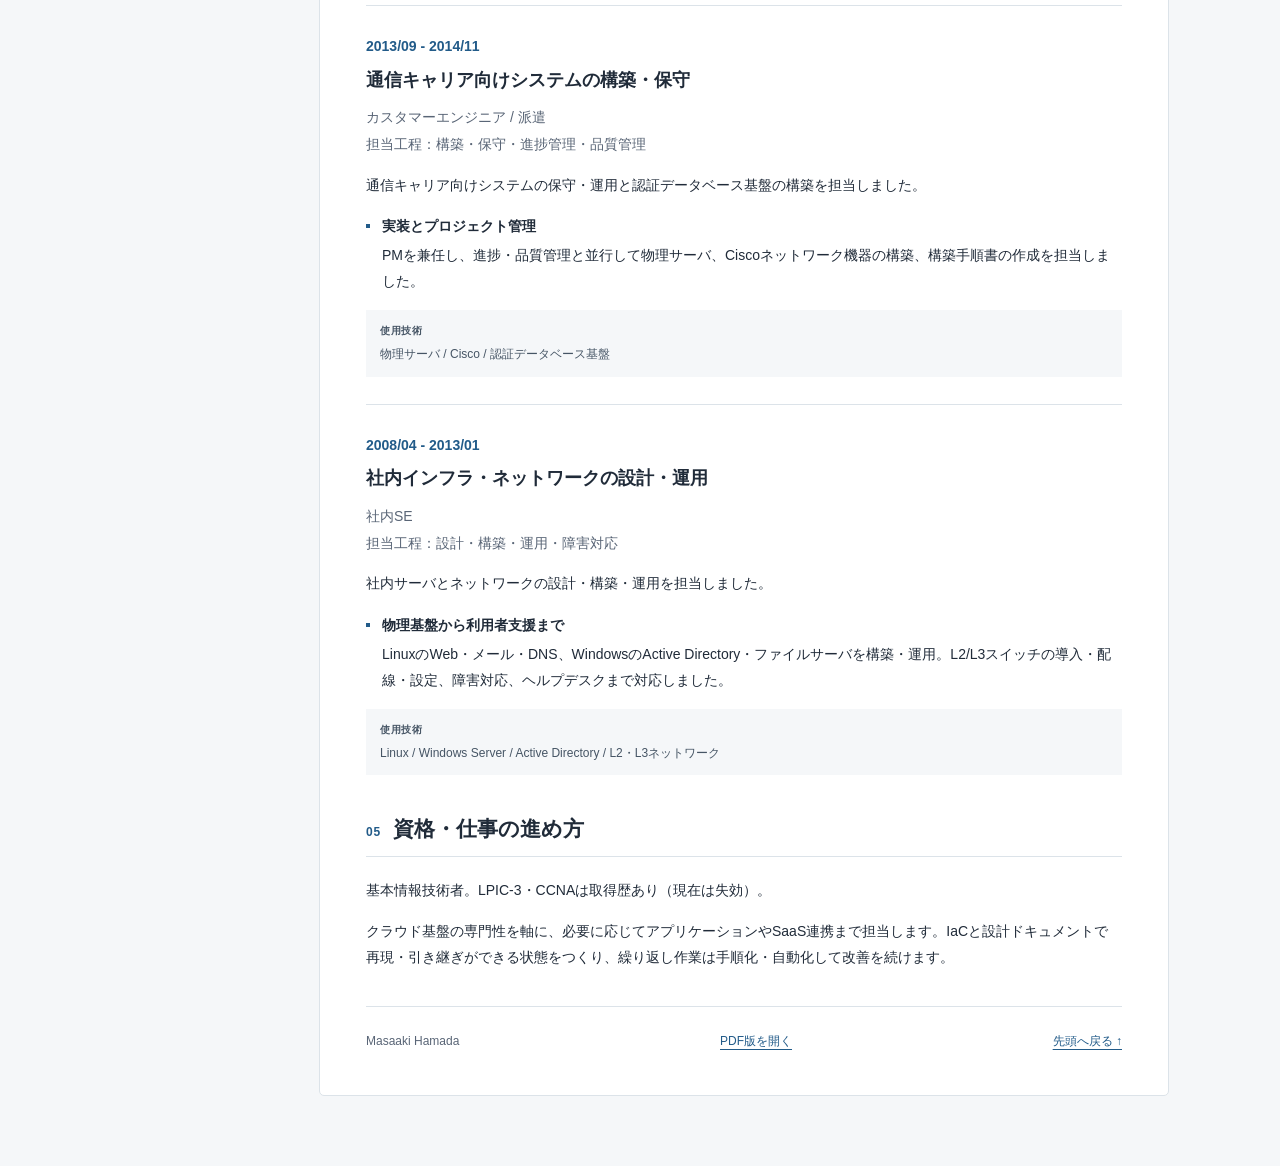
==== commit 5e0321f9: "Set member video project maintenance end to July 2023" ====
--- a/docs/index.html
+++ b/docs/index.html
@@ -5,19 +5,19 @@
 <meta name="theme-color" content="#225b89"><link rel="stylesheet" href="style.css"></head>
 <body><a class="skip" href="#main">本文へ移動</a>
 <header class="topbar"><div class="topbar-inner"><a class="brand" href="#">MASAAKI HAMADA / RESUME</a>
-<a class="download" href="resume.pdf"><svg viewBox="0 0 24 24" fill="none" stroke="currentColor" stroke-width="1.7" aria-hidden="true"><path d="M12 3v12m-5-5 5 5 5-5M4 16v5h16v-5"/></svg>PDF版を開く</a></div></header>
+<a class="download" href="resume.pdf?v=73ceb56be394"><svg viewBox="0 0 24 24" fill="none" stroke="currentColor" stroke-width="1.7" aria-hidden="true"><path d="M12 3v12m-5-5 5 5 5-5M4 16v5h16v-5"/></svg>PDF版を開く</a></div></header>
 <div class="layout"><aside class="sidebar"><p class="nav-label">CONTENTS</p><nav aria-label="目次"><a href="#summary">概要</a><a href="#skills">技術スキル</a><a href="#history">職歴一覧</a><a href="#experience">案件経験</a><a href="#about">資格・仕事の進め方</a></nav><p class="small">更新：2026年9月15日<br>Web版・PDF版は同じ内容です。</p></aside>
 <main id="main"><header class="identity"><p class="eyebrow">職務経歴書</p><h1>浜田 将彰</h1><p class="name-en">Masaaki Hamada</p><p class="role">クラウド・IaC エンジニア / CTO</p><p class="updated">最終更新：2026年9月15日</p></header>
 <nav class="mobile-nav" aria-label="モバイル目次"><a href="#summary">概要</a><a href="#skills">技術スキル</a><a href="#history">職歴一覧</a><a href="#experience">案件経験</a><a href="#about">資格・仕事の進め方</a></nav>
 <section id="summary"><h2><span class="number">01</span>概要</h2><p>物理サーバ・ネットワークからクラウド基盤まで、15年以上にわたり設計・構築・運用を経験。AWSを約10年、Azure・Terraformを約3.5年扱い、クラウド移行、IaC、CI/CD、監視設計に取り組んできました。2022年からは自社サービスの取締役・CTOとして、企画から開発・インフラ・運用までを担当しています。</p><ul class="strengths"><li><h3>クラウド基盤を設計し、コードで再現する</h3><p>AWS・Azureの基盤設計から、Terraformによる開発・検証・本番環境の構築、CI/CD・監視設計まで対応します。</p></li><li><h3>既存環境の運用とコストを改善する</h3><p>オンプレミスからAWSへの移行、リソースの適正化、構成管理・ログ分析の自動化など、運用上の課題を実装で改善してきました。</p></li><li><h3>小規模サービスを企画から運用まで担う</h3><p>自社サービスではWeb開発・SaaS連携・クラウド基盤を横断して担当。AIを活用した手順化・自動化にも取り組んでいます。</p></li></ul></section>
 <section id="skills"><h2><span class="number">02</span>技術スキル</h2><div class="table-wrap"><table class="skills"><thead><tr><th scope="col">技術・領域</th><th scope="col">経験の目安</th><th scope="col">担当できること・使用技術</th></tr></thead><tbody><tr><td>AWS</td><td>約10年</td><td>EC2 / ECS / Lambda / RDS / S3 / ALB / CloudFront / CloudWatchなど。設計・構築、移行、運用改善。Amplify / API Gateway / Cognito / DynamoDBによるWebアプリ基盤も構築。</td></tr><tr><td>Azure</td><td>約3.5年</td><td>VMSS / App Service / Storage / DNS / Automation / Monitor / Log Analyticsなど。基盤・監視設計。</td></tr><tr><td>Terraform</td><td>約3.5年</td><td>開発・検証・本番環境のIaC化、環境構築の再現性向上。</td></tr><tr><td>構成管理・CI/CD</td><td>Ansible 約6年</td><td>Ansible / CloudFormation / GitHub Actions / Jenkinsによる構成管理・デプロイ自動化。</td></tr><tr><td>コンテナ</td><td>Docker 約7年</td><td>Docker / ECSによるコンテナ環境の構築。</td></tr><tr><td>OS・ネットワーク</td><td>Linux 15年以上</td><td>Linux / Windows Server / Active Directory、物理サーバ・L2/L3ネットワークの設計・構築・運用。</td></tr><tr><td>フロントエンド</td><td>受託・自社開発で使用</td><td>React / Material UIによるレスポンシブ画面、動画再生・検索・ログインの実装。JavaScriptを中心に、一部TypeScriptを使用。</td></tr><tr><td>Web・SaaS連携</td><td>Shopify 約4.5年</td><td>Shopify / Liquid / 各種API連携。Next.js / TypeScript / Vercel / Supabaseは2026年から。</td></tr><tr><td>言語・データベース</td><td>案件ごとに使用</td><td>Python / PowerShell / JavaScript / TypeScript。MySQL / PostgreSQL / Oracle / Azure SQL Databaseなど。</td></tr><tr><td>AI・開発支援</td><td>Claude Code 2025年から</td><td>Claude Code / MCPによる開発・運用支援、OpenAI APIのサービス連携。</td></tr></tbody></table></div><p class="note">経験年数は2026年8月時点の概算です。並行して担当した期間は単純合算していません。</p></section>
-<section id="history"><h2><span class="number">03</span>職歴一覧</h2><div class="table-wrap"><table class="history"><thead><tr><th scope="col">期間</th><th scope="col">事業・領域</th><th scope="col">役割</th></tr></thead><tbody><tr><td>2022/03 - 現在</td><td>自社サービス</td><td>取締役 / CTO</td></tr><tr><td>2022/07 開始</td><td>会員向け動画サービス</td><td>開発全般・運用・保守 / 受託</td></tr><tr><td>2020/01 - 2023/06</td><td>決済プラットフォーム</td><td>クラウドエンジニア / 業務委託</td></tr><tr><td>2018/01 - 2019/12</td><td>通信サービス基盤</td><td>クラウドエンジニア / 業務委託</td></tr><tr><td>2014/12 - 2016/07</td><td>通信サービス基盤</td><td>クラウドエンジニア / 派遣</td></tr><tr><td>2013/09 - 2014/11</td><td>通信キャリア向けシステム</td><td>カスタマーエンジニア / 派遣</td></tr><tr><td>2008/04 - 2013/01</td><td>事業会社の社内インフラ</td><td>社内SE</td></tr></tbody></table></div><p class="note">動画サービスの受託案件は2022/07 - 09に開発、2022/10以降は修正・運用・保守を担当。自社サービス・業務委託と並行。2013/02 - 08は資格取得期間、2016/12 - 2017/12はカナダへ語学留学。</p></section>
+<section id="history"><h2><span class="number">03</span>職歴一覧</h2><div class="table-wrap"><table class="history"><thead><tr><th scope="col">期間</th><th scope="col">事業・領域</th><th scope="col">役割</th></tr></thead><tbody><tr><td>2022/03 - 現在</td><td>自社サービス</td><td>取締役 / CTO</td></tr><tr><td>2022/07 - 2023/07</td><td>会員向け動画サービス</td><td>開発全般・運用・保守 / 受託</td></tr><tr><td>2020/01 - 2023/06</td><td>決済プラットフォーム</td><td>クラウドエンジニア / 業務委託</td></tr><tr><td>2018/01 - 2019/12</td><td>通信サービス基盤</td><td>クラウドエンジニア / 業務委託</td></tr><tr><td>2014/12 - 2016/07</td><td>通信サービス基盤</td><td>クラウドエンジニア / 派遣</td></tr><tr><td>2013/09 - 2014/11</td><td>通信キャリア向けシステム</td><td>カスタマーエンジニア / 派遣</td></tr><tr><td>2008/04 - 2013/01</td><td>事業会社の社内インフラ</td><td>社内SE</td></tr></tbody></table></div><p class="note">動画サービスの受託案件は2022/07 - 09に開発、2022/10 - 2023/07は修正・運用・保守を担当。自社サービス・業務委託と並行。2013/02 - 08は資格取得期間、2016/12 - 2017/12はカナダへ語学留学。</p></section>
 <section id="experience"><h2><span class="number">04</span>案件経験</h2><article class="project" id="own-service">
       <p class="period">2022/03 - 現在</p><h3>自社サービスの開発・運用</h3>
       <p class="project-meta">取締役 / CTO<br>担当工程：企画・技術選定・設計・実装・運用</p>
       <p>オンライン予約・配信を伴うサブスクリプションサービスの技術全般を担当。事業運営に関わりながら、Webアプリ、外部サービス連携、クラウド基盤を開発・運用しています。</p><ul><li><strong>予約・課金・配信の統合</strong>Shopify・予約・課金・配信サービスを連携。複数のタイムゾーンを扱う予約処理や、AWS Lambdaによる配信アカウントの自動割り当てを実装しました。</li><li><strong>運用と保管コストの改善</strong>S3のライフサイクルを設計して録画の保管コストを削減。CloudWatchからの通知を整備し、定型作業の手順化・自動化に取り組みました。</li><li><strong>法人向けポータルの立ち上げ</strong>2026年からNext.js・Supabaseで開発。検証・本番を分離し、PlaywrightによるE2Eテストを本番データから隔離する構成を設計しました。</li><li><strong>移行に関する技術調整</strong>2026/03 - 07は外部事業者のAWS移行で構成レビュー、セッション障害への対応案の比較、DNS切り替え前後の確認を担当。移行作業はベンダー・事業側が実施しました。</li></ul>
       <p class="tech"><span>使用技術</span>AWS / Shopify / Liquid / Node.js / Python / Next.js / TypeScript / Vercel / Supabase / Playwright / Claude Code / MCP</p></article><article class="project" id="member-video">
-      <p class="period">開発：2022/07 - 09 ／ 修正・運用・保守：2022/10以降</p><h3>動画配信サービス向け会員マイページの受託開発</h3>
+      <p class="period">開発：2022/07 - 09 ／ 修正・運用・保守：2022/10 - 2023/07</p><h3>動画配信サービス向け会員マイページの受託開発</h3>
       <p class="project-meta">Webアプリケーション開発 / 受託<br>担当工程：フロントエンド・API・AWS基盤の開発全般、修正・運用・保守</p>
       <p>会員向け動画閲覧Webアプリケーションを受託開発。Reactによる画面、外部動画APIと連携するバックエンド、AWS上の認証・配信環境まで開発全般を担当し、開発後も修正・運用・保守を行いました。</p><ul><li><strong>動画閲覧・検索画面</strong>React・Material UIでPC・スマートフォン対応の画面を実装。Vimeoの動画再生、タイトル・講師・カテゴリ・タグ検索、新着・おすすめ動画の表示に対応しました。</li><li><strong>外部API連携とAWS基盤</strong>Amplify・Lambda・API Gatewayで動画情報取得APIを実装。Cognitoによるログイン、S3・CloudFrontによる配信環境、DynamoDBからの画面用パラメータ取得を構成しました。</li><li><strong>利用・管理上の改善</strong>日本語検索の文字正規化、通信リトライ、読み込み中・エラー表示に対応。会員CSVからCognitoへ一括登録する処理も実装しました。</li></ul>
       <p class="tech"><span>使用技術</span>React / JavaScript / TypeScript（一部）/ Material UI / Node.js / AWS Amplify / Lambda / API Gateway / Cognito / S3 / CloudFront / DynamoDB / Vimeo API</p></article><article class="project" id="payments">
@@ -38,5 +38,5 @@
       <p>社内サーバとネットワークの設計・構築・運用を担当しました。</p><ul><li><strong>物理基盤から利用者支援まで</strong>LinuxのWeb・メール・DNS、WindowsのActive Directory・ファイルサーバを構築・運用。L2/L3スイッチの導入・配線・設定、障害対応、ヘルプデスクまで対応しました。</li></ul>
       <p class="tech"><span>使用技術</span>Linux / Windows Server / Active Directory / L2・L3ネットワーク</p></article></section>
 <section id="about" class="closing"><h2><span class="number">05</span>資格・仕事の進め方</h2><p>基本情報技術者。LPIC-3・CCNAは取得歴あり（現在は失効）。</p><p>クラウド基盤の専門性を軸に、必要に応じてアプリケーションやSaaS連携まで担当します。IaCと設計ドキュメントで再現・引き継ぎができる状態をつくり、繰り返し作業は手順化・自動化して改善を続けます。</p></section>
-<footer class="footer"><span>Masaaki Hamada</span><a href="resume.pdf">PDF版を開く</a><a href="#">先頭へ戻る ↑</a></footer></main></div>
+<footer class="footer"><span>Masaaki Hamada</span><a href="resume.pdf?v=73ceb56be394">PDF版を開く</a><a href="#">先頭へ戻る ↑</a></footer></main></div>
 </body></html>
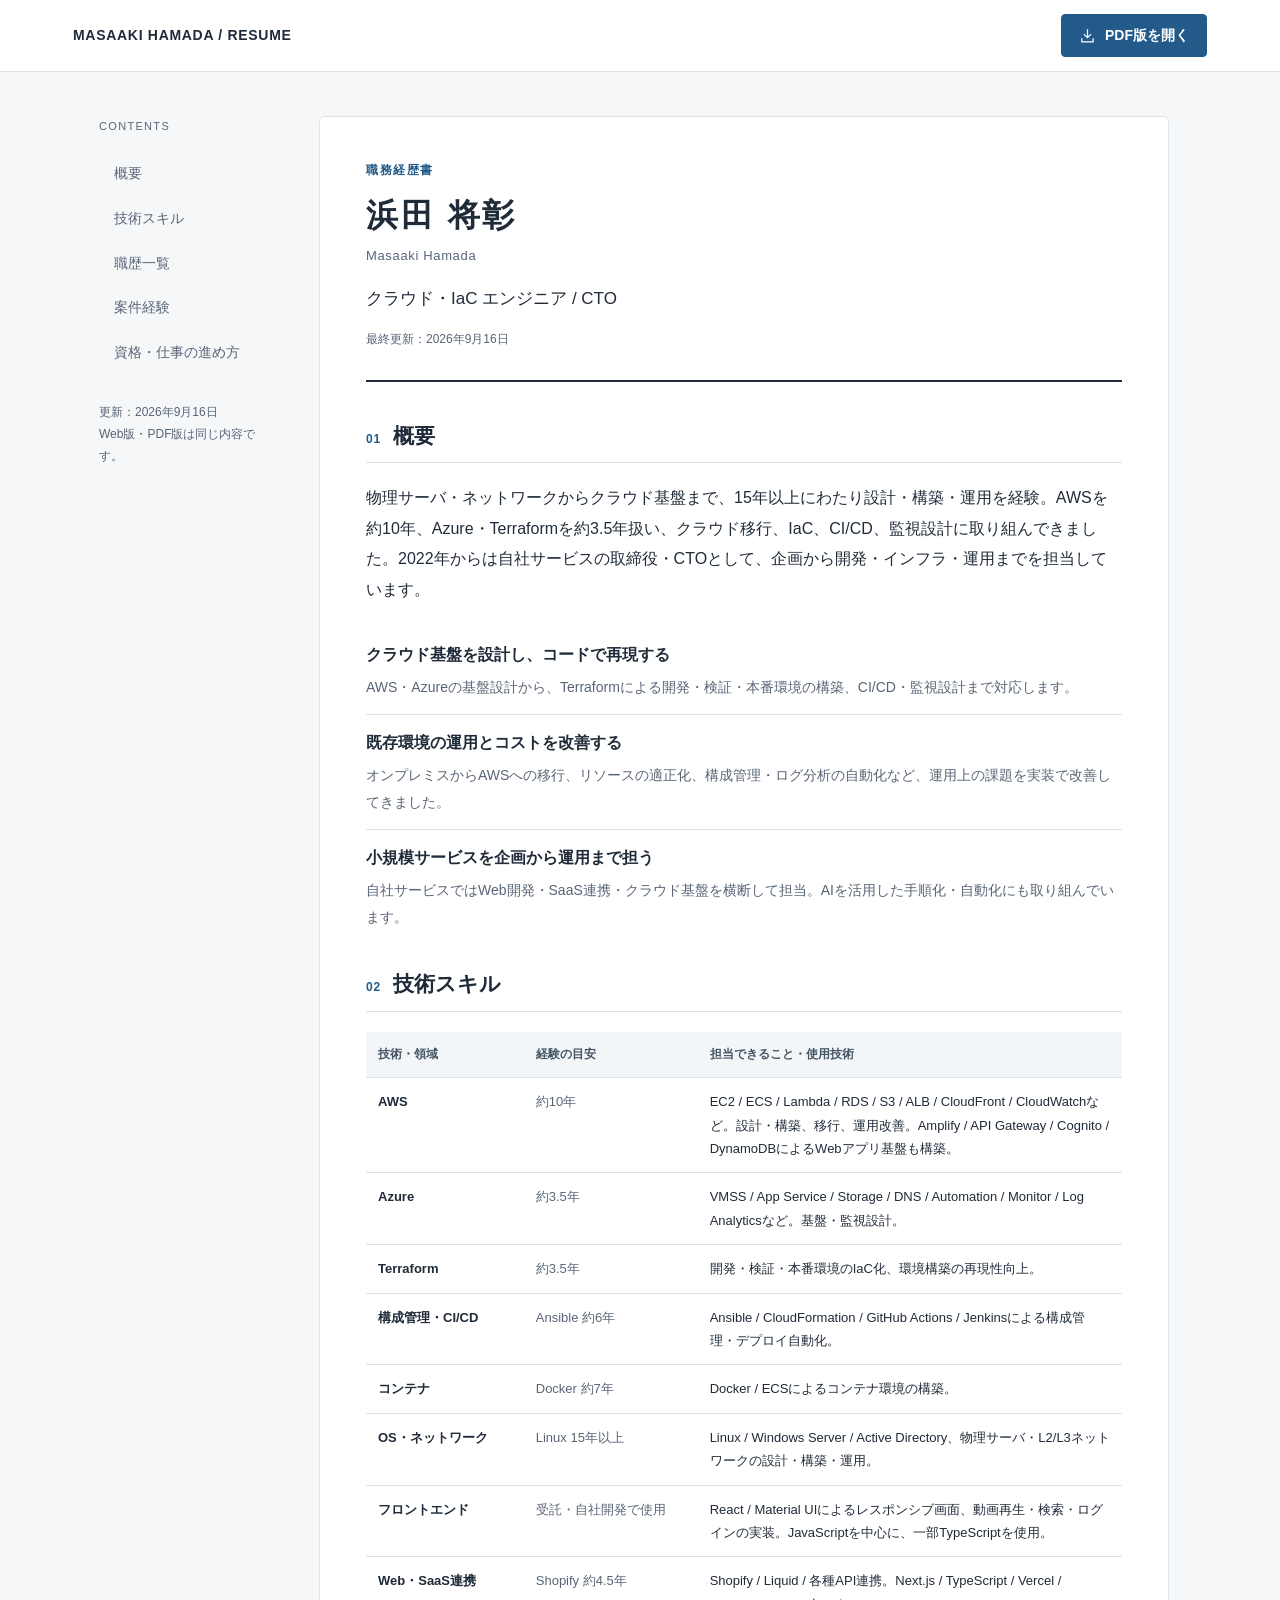
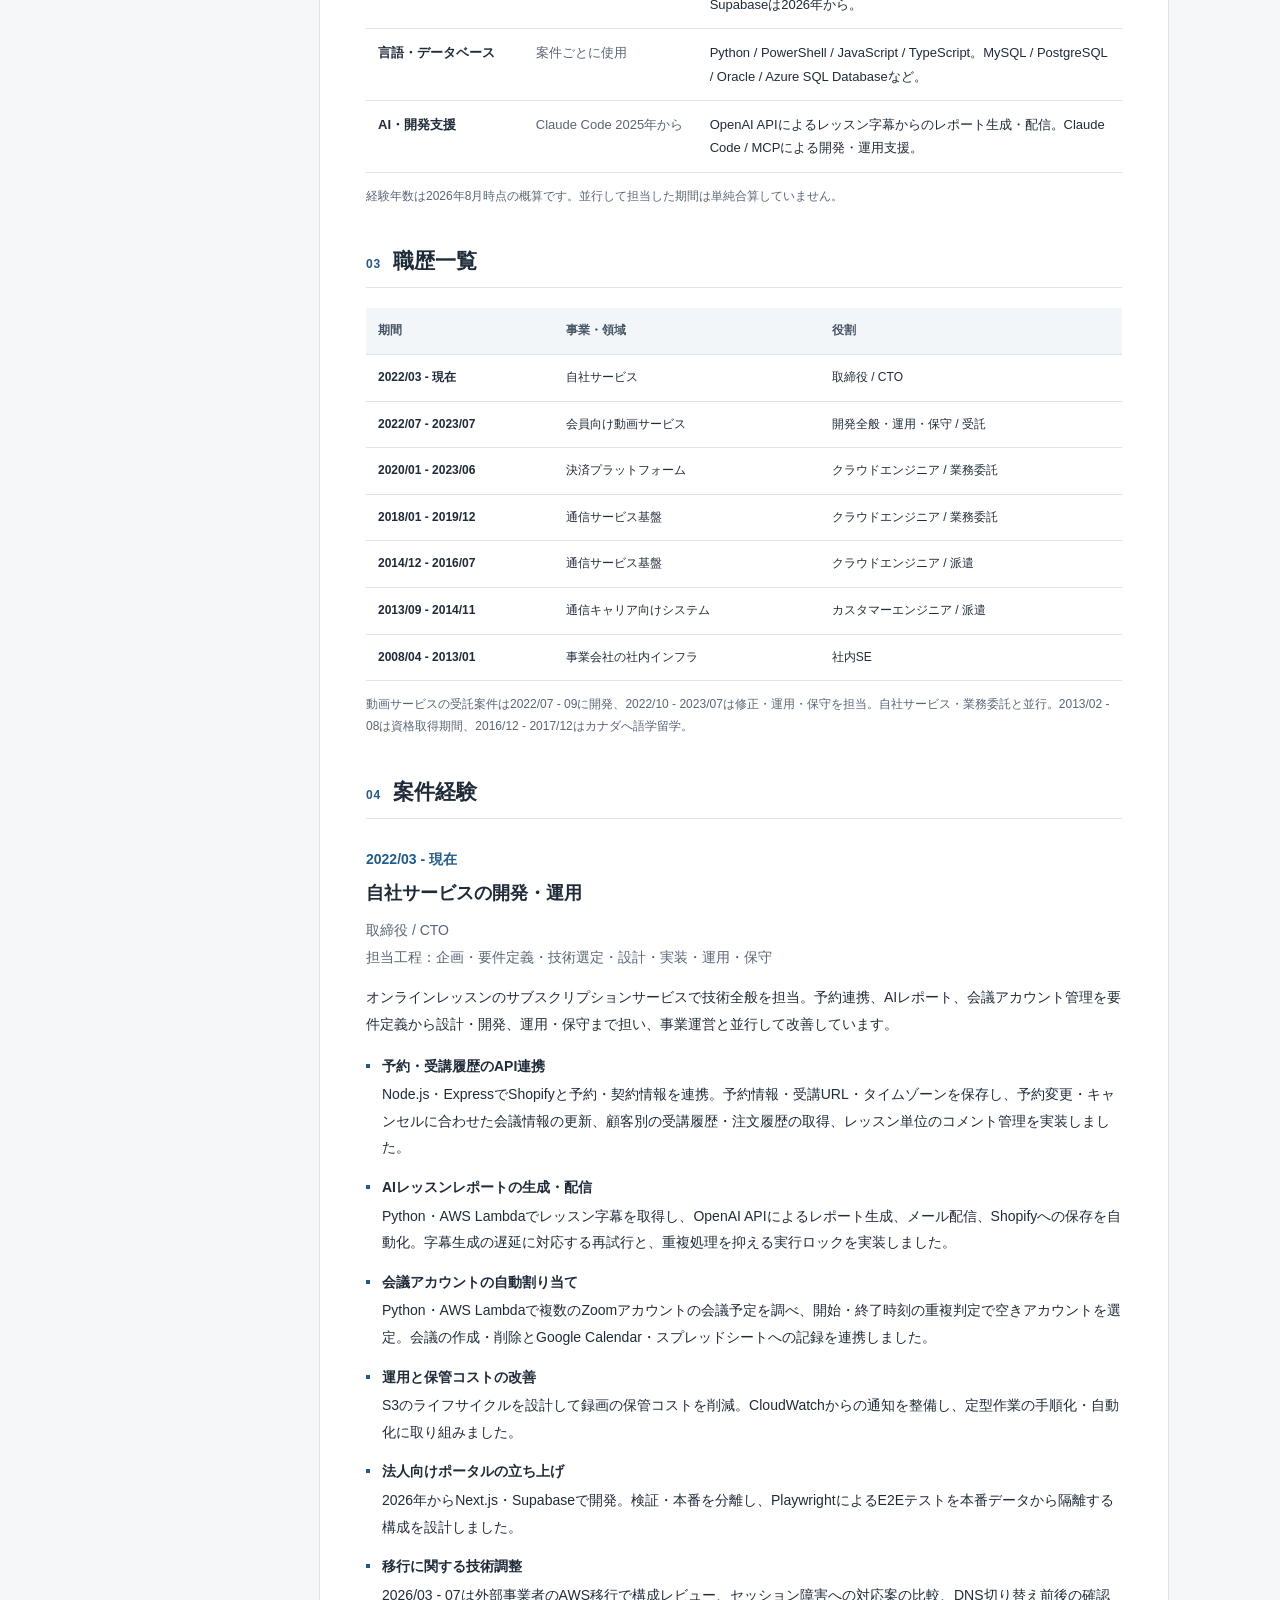
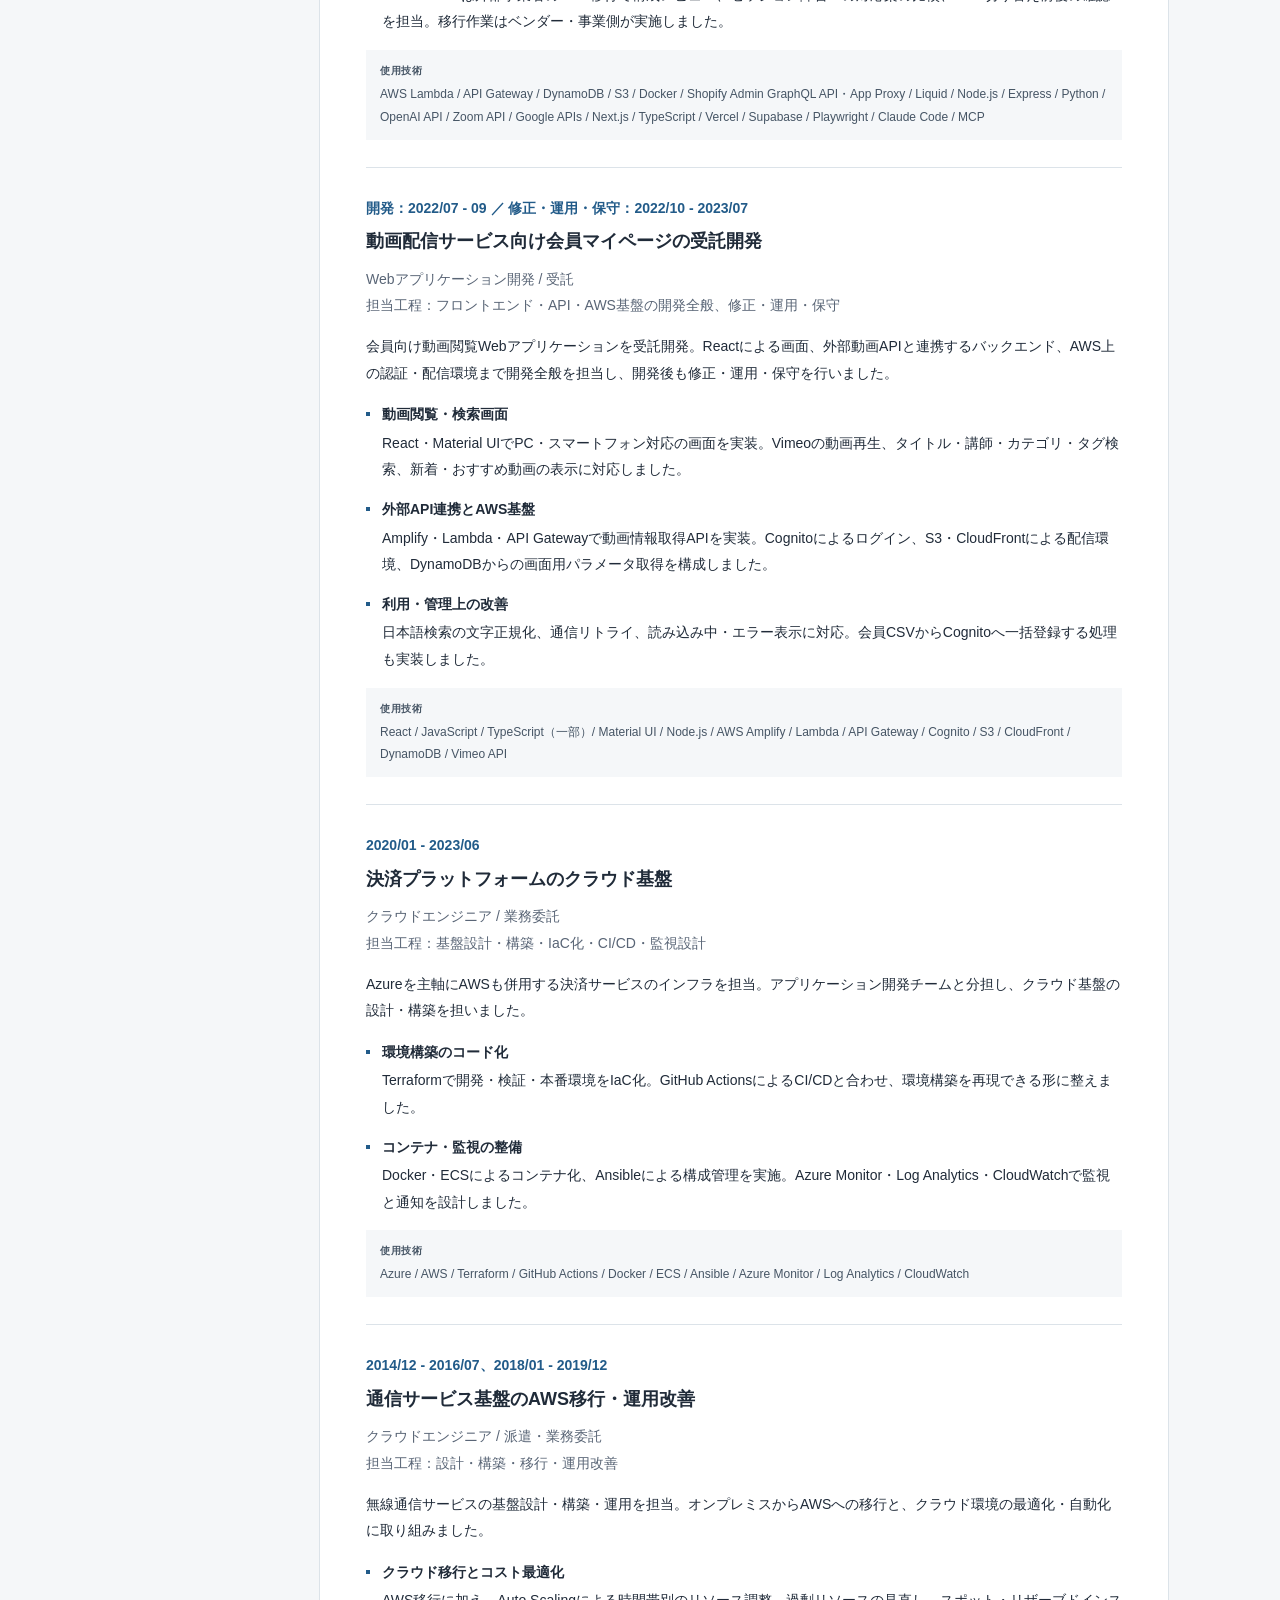
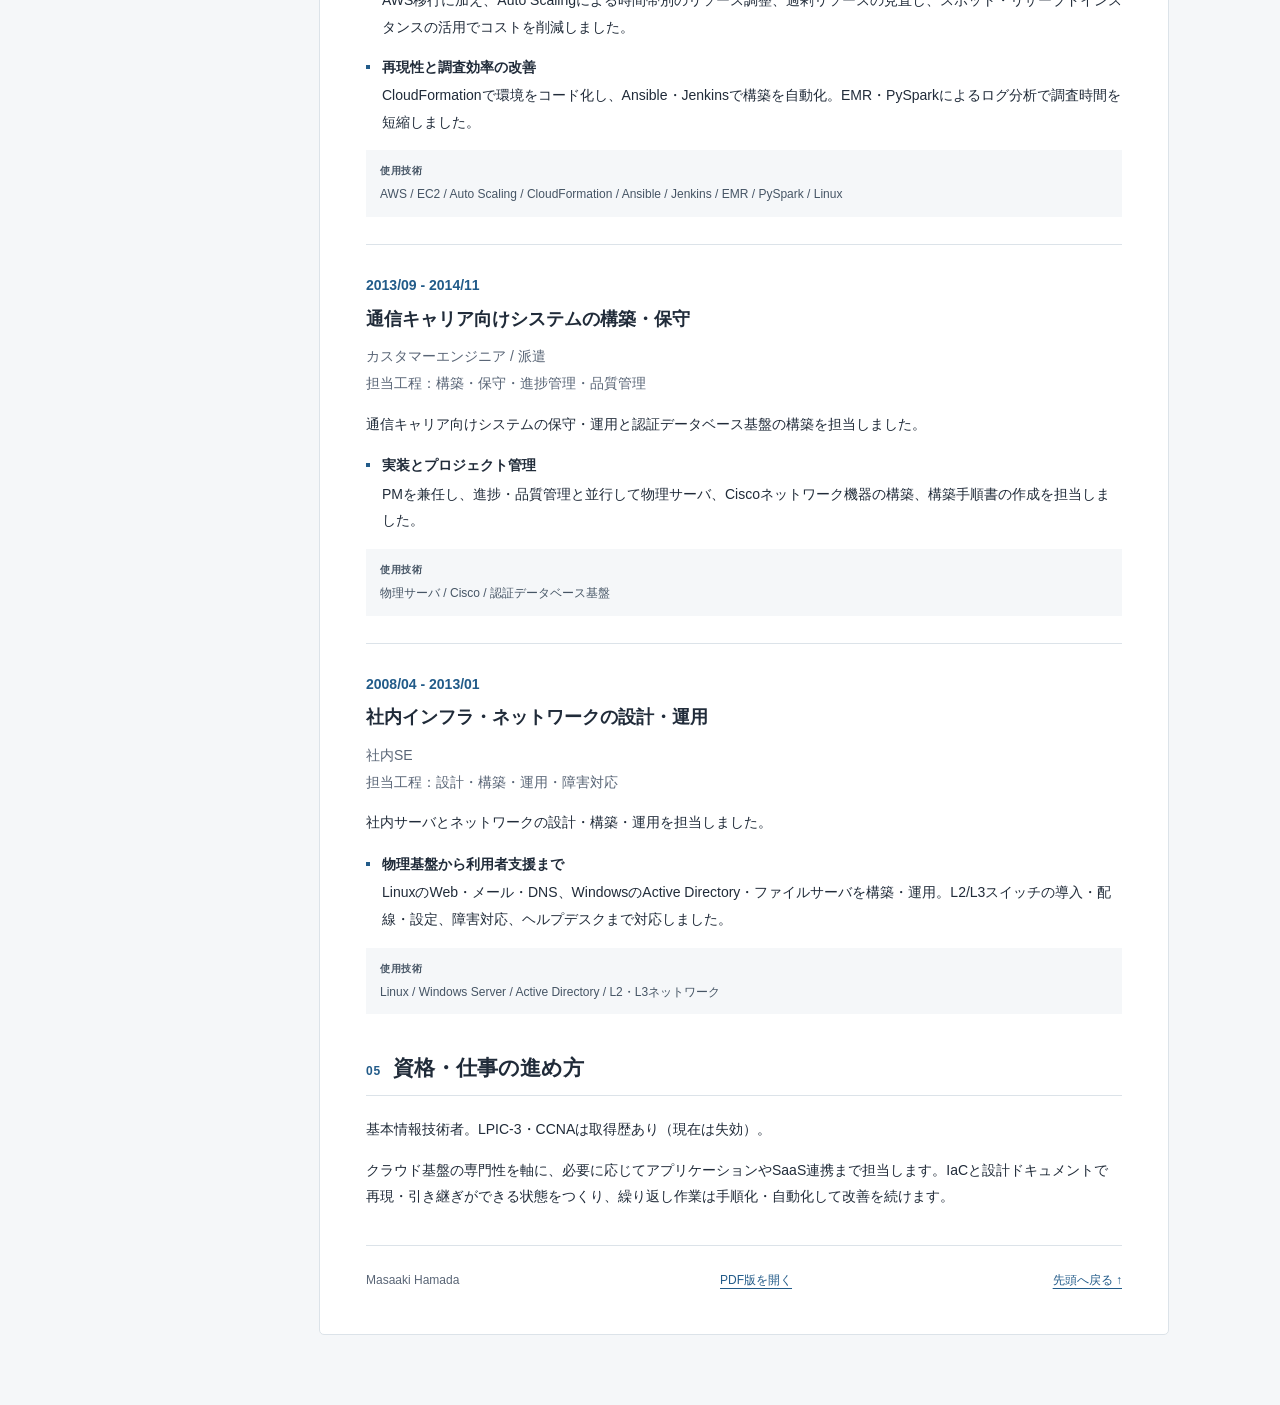
==== commit df917d7b: "Detail requirements-to-operations work across three service components" ====
--- a/docs/index.html
+++ b/docs/index.html
@@ -5,18 +5,18 @@
 <meta name="theme-color" content="#225b89"><link rel="stylesheet" href="style.css"></head>
 <body><a class="skip" href="#main">本文へ移動</a>
 <header class="topbar"><div class="topbar-inner"><a class="brand" href="#">MASAAKI HAMADA / RESUME</a>
-<a class="download" href="resume.pdf?v=73ceb56be394"><svg viewBox="0 0 24 24" fill="none" stroke="currentColor" stroke-width="1.7" aria-hidden="true"><path d="M12 3v12m-5-5 5 5 5-5M4 16v5h16v-5"/></svg>PDF版を開く</a></div></header>
-<div class="layout"><aside class="sidebar"><p class="nav-label">CONTENTS</p><nav aria-label="目次"><a href="#summary">概要</a><a href="#skills">技術スキル</a><a href="#history">職歴一覧</a><a href="#experience">案件経験</a><a href="#about">資格・仕事の進め方</a></nav><p class="small">更新：2026年9月15日<br>Web版・PDF版は同じ内容です。</p></aside>
-<main id="main"><header class="identity"><p class="eyebrow">職務経歴書</p><h1>浜田 将彰</h1><p class="name-en">Masaaki Hamada</p><p class="role">クラウド・IaC エンジニア / CTO</p><p class="updated">最終更新：2026年9月15日</p></header>
+<a class="download" href="resume.pdf?v=49754348108a"><svg viewBox="0 0 24 24" fill="none" stroke="currentColor" stroke-width="1.7" aria-hidden="true"><path d="M12 3v12m-5-5 5 5 5-5M4 16v5h16v-5"/></svg>PDF版を開く</a></div></header>
+<div class="layout"><aside class="sidebar"><p class="nav-label">CONTENTS</p><nav aria-label="目次"><a href="#summary">概要</a><a href="#skills">技術スキル</a><a href="#history">職歴一覧</a><a href="#experience">案件経験</a><a href="#about">資格・仕事の進め方</a></nav><p class="small">更新：2026年9月16日<br>Web版・PDF版は同じ内容です。</p></aside>
+<main id="main"><header class="identity"><p class="eyebrow">職務経歴書</p><h1>浜田 将彰</h1><p class="name-en">Masaaki Hamada</p><p class="role">クラウド・IaC エンジニア / CTO</p><p class="updated">最終更新：2026年9月16日</p></header>
 <nav class="mobile-nav" aria-label="モバイル目次"><a href="#summary">概要</a><a href="#skills">技術スキル</a><a href="#history">職歴一覧</a><a href="#experience">案件経験</a><a href="#about">資格・仕事の進め方</a></nav>
 <section id="summary"><h2><span class="number">01</span>概要</h2><p>物理サーバ・ネットワークからクラウド基盤まで、15年以上にわたり設計・構築・運用を経験。AWSを約10年、Azure・Terraformを約3.5年扱い、クラウド移行、IaC、CI/CD、監視設計に取り組んできました。2022年からは自社サービスの取締役・CTOとして、企画から開発・インフラ・運用までを担当しています。</p><ul class="strengths"><li><h3>クラウド基盤を設計し、コードで再現する</h3><p>AWS・Azureの基盤設計から、Terraformによる開発・検証・本番環境の構築、CI/CD・監視設計まで対応します。</p></li><li><h3>既存環境の運用とコストを改善する</h3><p>オンプレミスからAWSへの移行、リソースの適正化、構成管理・ログ分析の自動化など、運用上の課題を実装で改善してきました。</p></li><li><h3>小規模サービスを企画から運用まで担う</h3><p>自社サービスではWeb開発・SaaS連携・クラウド基盤を横断して担当。AIを活用した手順化・自動化にも取り組んでいます。</p></li></ul></section>
-<section id="skills"><h2><span class="number">02</span>技術スキル</h2><div class="table-wrap"><table class="skills"><thead><tr><th scope="col">技術・領域</th><th scope="col">経験の目安</th><th scope="col">担当できること・使用技術</th></tr></thead><tbody><tr><td>AWS</td><td>約10年</td><td>EC2 / ECS / Lambda / RDS / S3 / ALB / CloudFront / CloudWatchなど。設計・構築、移行、運用改善。Amplify / API Gateway / Cognito / DynamoDBによるWebアプリ基盤も構築。</td></tr><tr><td>Azure</td><td>約3.5年</td><td>VMSS / App Service / Storage / DNS / Automation / Monitor / Log Analyticsなど。基盤・監視設計。</td></tr><tr><td>Terraform</td><td>約3.5年</td><td>開発・検証・本番環境のIaC化、環境構築の再現性向上。</td></tr><tr><td>構成管理・CI/CD</td><td>Ansible 約6年</td><td>Ansible / CloudFormation / GitHub Actions / Jenkinsによる構成管理・デプロイ自動化。</td></tr><tr><td>コンテナ</td><td>Docker 約7年</td><td>Docker / ECSによるコンテナ環境の構築。</td></tr><tr><td>OS・ネットワーク</td><td>Linux 15年以上</td><td>Linux / Windows Server / Active Directory、物理サーバ・L2/L3ネットワークの設計・構築・運用。</td></tr><tr><td>フロントエンド</td><td>受託・自社開発で使用</td><td>React / Material UIによるレスポンシブ画面、動画再生・検索・ログインの実装。JavaScriptを中心に、一部TypeScriptを使用。</td></tr><tr><td>Web・SaaS連携</td><td>Shopify 約4.5年</td><td>Shopify / Liquid / 各種API連携。Next.js / TypeScript / Vercel / Supabaseは2026年から。</td></tr><tr><td>言語・データベース</td><td>案件ごとに使用</td><td>Python / PowerShell / JavaScript / TypeScript。MySQL / PostgreSQL / Oracle / Azure SQL Databaseなど。</td></tr><tr><td>AI・開発支援</td><td>Claude Code 2025年から</td><td>Claude Code / MCPによる開発・運用支援、OpenAI APIのサービス連携。</td></tr></tbody></table></div><p class="note">経験年数は2026年8月時点の概算です。並行して担当した期間は単純合算していません。</p></section>
+<section id="skills"><h2><span class="number">02</span>技術スキル</h2><div class="table-wrap"><table class="skills"><thead><tr><th scope="col">技術・領域</th><th scope="col">経験の目安</th><th scope="col">担当できること・使用技術</th></tr></thead><tbody><tr><td>AWS</td><td>約10年</td><td>EC2 / ECS / Lambda / RDS / S3 / ALB / CloudFront / CloudWatchなど。設計・構築、移行、運用改善。Amplify / API Gateway / Cognito / DynamoDBによるWebアプリ基盤も構築。</td></tr><tr><td>Azure</td><td>約3.5年</td><td>VMSS / App Service / Storage / DNS / Automation / Monitor / Log Analyticsなど。基盤・監視設計。</td></tr><tr><td>Terraform</td><td>約3.5年</td><td>開発・検証・本番環境のIaC化、環境構築の再現性向上。</td></tr><tr><td>構成管理・CI/CD</td><td>Ansible 約6年</td><td>Ansible / CloudFormation / GitHub Actions / Jenkinsによる構成管理・デプロイ自動化。</td></tr><tr><td>コンテナ</td><td>Docker 約7年</td><td>Docker / ECSによるコンテナ環境の構築。</td></tr><tr><td>OS・ネットワーク</td><td>Linux 15年以上</td><td>Linux / Windows Server / Active Directory、物理サーバ・L2/L3ネットワークの設計・構築・運用。</td></tr><tr><td>フロントエンド</td><td>受託・自社開発で使用</td><td>React / Material UIによるレスポンシブ画面、動画再生・検索・ログインの実装。JavaScriptを中心に、一部TypeScriptを使用。</td></tr><tr><td>Web・SaaS連携</td><td>Shopify 約4.5年</td><td>Shopify / Liquid / 各種API連携。Next.js / TypeScript / Vercel / Supabaseは2026年から。</td></tr><tr><td>言語・データベース</td><td>案件ごとに使用</td><td>Python / PowerShell / JavaScript / TypeScript。MySQL / PostgreSQL / Oracle / Azure SQL Databaseなど。</td></tr><tr><td>AI・開発支援</td><td>Claude Code 2025年から</td><td>OpenAI APIによるレッスン字幕からのレポート生成・配信。Claude Code / MCPによる開発・運用支援。</td></tr></tbody></table></div><p class="note">経験年数は2026年8月時点の概算です。並行して担当した期間は単純合算していません。</p></section>
 <section id="history"><h2><span class="number">03</span>職歴一覧</h2><div class="table-wrap"><table class="history"><thead><tr><th scope="col">期間</th><th scope="col">事業・領域</th><th scope="col">役割</th></tr></thead><tbody><tr><td>2022/03 - 現在</td><td>自社サービス</td><td>取締役 / CTO</td></tr><tr><td>2022/07 - 2023/07</td><td>会員向け動画サービス</td><td>開発全般・運用・保守 / 受託</td></tr><tr><td>2020/01 - 2023/06</td><td>決済プラットフォーム</td><td>クラウドエンジニア / 業務委託</td></tr><tr><td>2018/01 - 2019/12</td><td>通信サービス基盤</td><td>クラウドエンジニア / 業務委託</td></tr><tr><td>2014/12 - 2016/07</td><td>通信サービス基盤</td><td>クラウドエンジニア / 派遣</td></tr><tr><td>2013/09 - 2014/11</td><td>通信キャリア向けシステム</td><td>カスタマーエンジニア / 派遣</td></tr><tr><td>2008/04 - 2013/01</td><td>事業会社の社内インフラ</td><td>社内SE</td></tr></tbody></table></div><p class="note">動画サービスの受託案件は2022/07 - 09に開発、2022/10 - 2023/07は修正・運用・保守を担当。自社サービス・業務委託と並行。2013/02 - 08は資格取得期間、2016/12 - 2017/12はカナダへ語学留学。</p></section>
 <section id="experience"><h2><span class="number">04</span>案件経験</h2><article class="project" id="own-service">
       <p class="period">2022/03 - 現在</p><h3>自社サービスの開発・運用</h3>
-      <p class="project-meta">取締役 / CTO<br>担当工程：企画・技術選定・設計・実装・運用</p>
-      <p>オンライン予約・配信を伴うサブスクリプションサービスの技術全般を担当。事業運営に関わりながら、Webアプリ、外部サービス連携、クラウド基盤を開発・運用しています。</p><ul><li><strong>予約・課金・配信の統合</strong>Shopify・予約・課金・配信サービスを連携。複数のタイムゾーンを扱う予約処理や、AWS Lambdaによる配信アカウントの自動割り当てを実装しました。</li><li><strong>運用と保管コストの改善</strong>S3のライフサイクルを設計して録画の保管コストを削減。CloudWatchからの通知を整備し、定型作業の手順化・自動化に取り組みました。</li><li><strong>法人向けポータルの立ち上げ</strong>2026年からNext.js・Supabaseで開発。検証・本番を分離し、PlaywrightによるE2Eテストを本番データから隔離する構成を設計しました。</li><li><strong>移行に関する技術調整</strong>2026/03 - 07は外部事業者のAWS移行で構成レビュー、セッション障害への対応案の比較、DNS切り替え前後の確認を担当。移行作業はベンダー・事業側が実施しました。</li></ul>
-      <p class="tech"><span>使用技術</span>AWS / Shopify / Liquid / Node.js / Python / Next.js / TypeScript / Vercel / Supabase / Playwright / Claude Code / MCP</p></article><article class="project" id="member-video">
+      <p class="project-meta">取締役 / CTO<br>担当工程：企画・要件定義・技術選定・設計・実装・運用・保守</p>
+      <p>オンラインレッスンのサブスクリプションサービスで技術全般を担当。予約連携、AIレポート、会議アカウント管理を要件定義から設計・開発、運用・保守まで担い、事業運営と並行して改善しています。</p><ul><li><strong>予約・受講履歴のAPI連携</strong>Node.js・ExpressでShopifyと予約・契約情報を連携。予約情報・受講URL・タイムゾーンを保存し、予約変更・キャンセルに合わせた会議情報の更新、顧客別の受講履歴・注文履歴の取得、レッスン単位のコメント管理を実装しました。</li><li><strong>AIレッスンレポートの生成・配信</strong>Python・AWS Lambdaでレッスン字幕を取得し、OpenAI APIによるレポート生成、メール配信、Shopifyへの保存を自動化。字幕生成の遅延に対応する再試行と、重複処理を抑える実行ロックを実装しました。</li><li><strong>会議アカウントの自動割り当て</strong>Python・AWS Lambdaで複数のZoomアカウントの会議予定を調べ、開始・終了時刻の重複判定で空きアカウントを選定。会議の作成・削除とGoogle Calendar・スプレッドシートへの記録を連携しました。</li><li><strong>運用と保管コストの改善</strong>S3のライフサイクルを設計して録画の保管コストを削減。CloudWatchからの通知を整備し、定型作業の手順化・自動化に取り組みました。</li><li><strong>法人向けポータルの立ち上げ</strong>2026年からNext.js・Supabaseで開発。検証・本番を分離し、PlaywrightによるE2Eテストを本番データから隔離する構成を設計しました。</li><li><strong>移行に関する技術調整</strong>2026/03 - 07は外部事業者のAWS移行で構成レビュー、セッション障害への対応案の比較、DNS切り替え前後の確認を担当。移行作業はベンダー・事業側が実施しました。</li></ul>
+      <p class="tech"><span>使用技術</span>AWS Lambda / API Gateway / DynamoDB / S3 / Docker / Shopify Admin GraphQL API・App Proxy / Liquid / Node.js / Express / Python / OpenAI API / Zoom API / Google APIs / Next.js / TypeScript / Vercel / Supabase / Playwright / Claude Code / MCP</p></article><article class="project" id="member-video">
       <p class="period">開発：2022/07 - 09 ／ 修正・運用・保守：2022/10 - 2023/07</p><h3>動画配信サービス向け会員マイページの受託開発</h3>
       <p class="project-meta">Webアプリケーション開発 / 受託<br>担当工程：フロントエンド・API・AWS基盤の開発全般、修正・運用・保守</p>
       <p>会員向け動画閲覧Webアプリケーションを受託開発。Reactによる画面、外部動画APIと連携するバックエンド、AWS上の認証・配信環境まで開発全般を担当し、開発後も修正・運用・保守を行いました。</p><ul><li><strong>動画閲覧・検索画面</strong>React・Material UIでPC・スマートフォン対応の画面を実装。Vimeoの動画再生、タイトル・講師・カテゴリ・タグ検索、新着・おすすめ動画の表示に対応しました。</li><li><strong>外部API連携とAWS基盤</strong>Amplify・Lambda・API Gatewayで動画情報取得APIを実装。Cognitoによるログイン、S3・CloudFrontによる配信環境、DynamoDBからの画面用パラメータ取得を構成しました。</li><li><strong>利用・管理上の改善</strong>日本語検索の文字正規化、通信リトライ、読み込み中・エラー表示に対応。会員CSVからCognitoへ一括登録する処理も実装しました。</li></ul>
@@ -38,5 +38,5 @@
       <p>社内サーバとネットワークの設計・構築・運用を担当しました。</p><ul><li><strong>物理基盤から利用者支援まで</strong>LinuxのWeb・メール・DNS、WindowsのActive Directory・ファイルサーバを構築・運用。L2/L3スイッチの導入・配線・設定、障害対応、ヘルプデスクまで対応しました。</li></ul>
       <p class="tech"><span>使用技術</span>Linux / Windows Server / Active Directory / L2・L3ネットワーク</p></article></section>
 <section id="about" class="closing"><h2><span class="number">05</span>資格・仕事の進め方</h2><p>基本情報技術者。LPIC-3・CCNAは取得歴あり（現在は失効）。</p><p>クラウド基盤の専門性を軸に、必要に応じてアプリケーションやSaaS連携まで担当します。IaCと設計ドキュメントで再現・引き継ぎができる状態をつくり、繰り返し作業は手順化・自動化して改善を続けます。</p></section>
-<footer class="footer"><span>Masaaki Hamada</span><a href="resume.pdf?v=73ceb56be394">PDF版を開く</a><a href="#">先頭へ戻る ↑</a></footer></main></div>
+<footer class="footer"><span>Masaaki Hamada</span><a href="resume.pdf?v=49754348108a">PDF版を開く</a><a href="#">先頭へ戻る ↑</a></footer></main></div>
 </body></html>
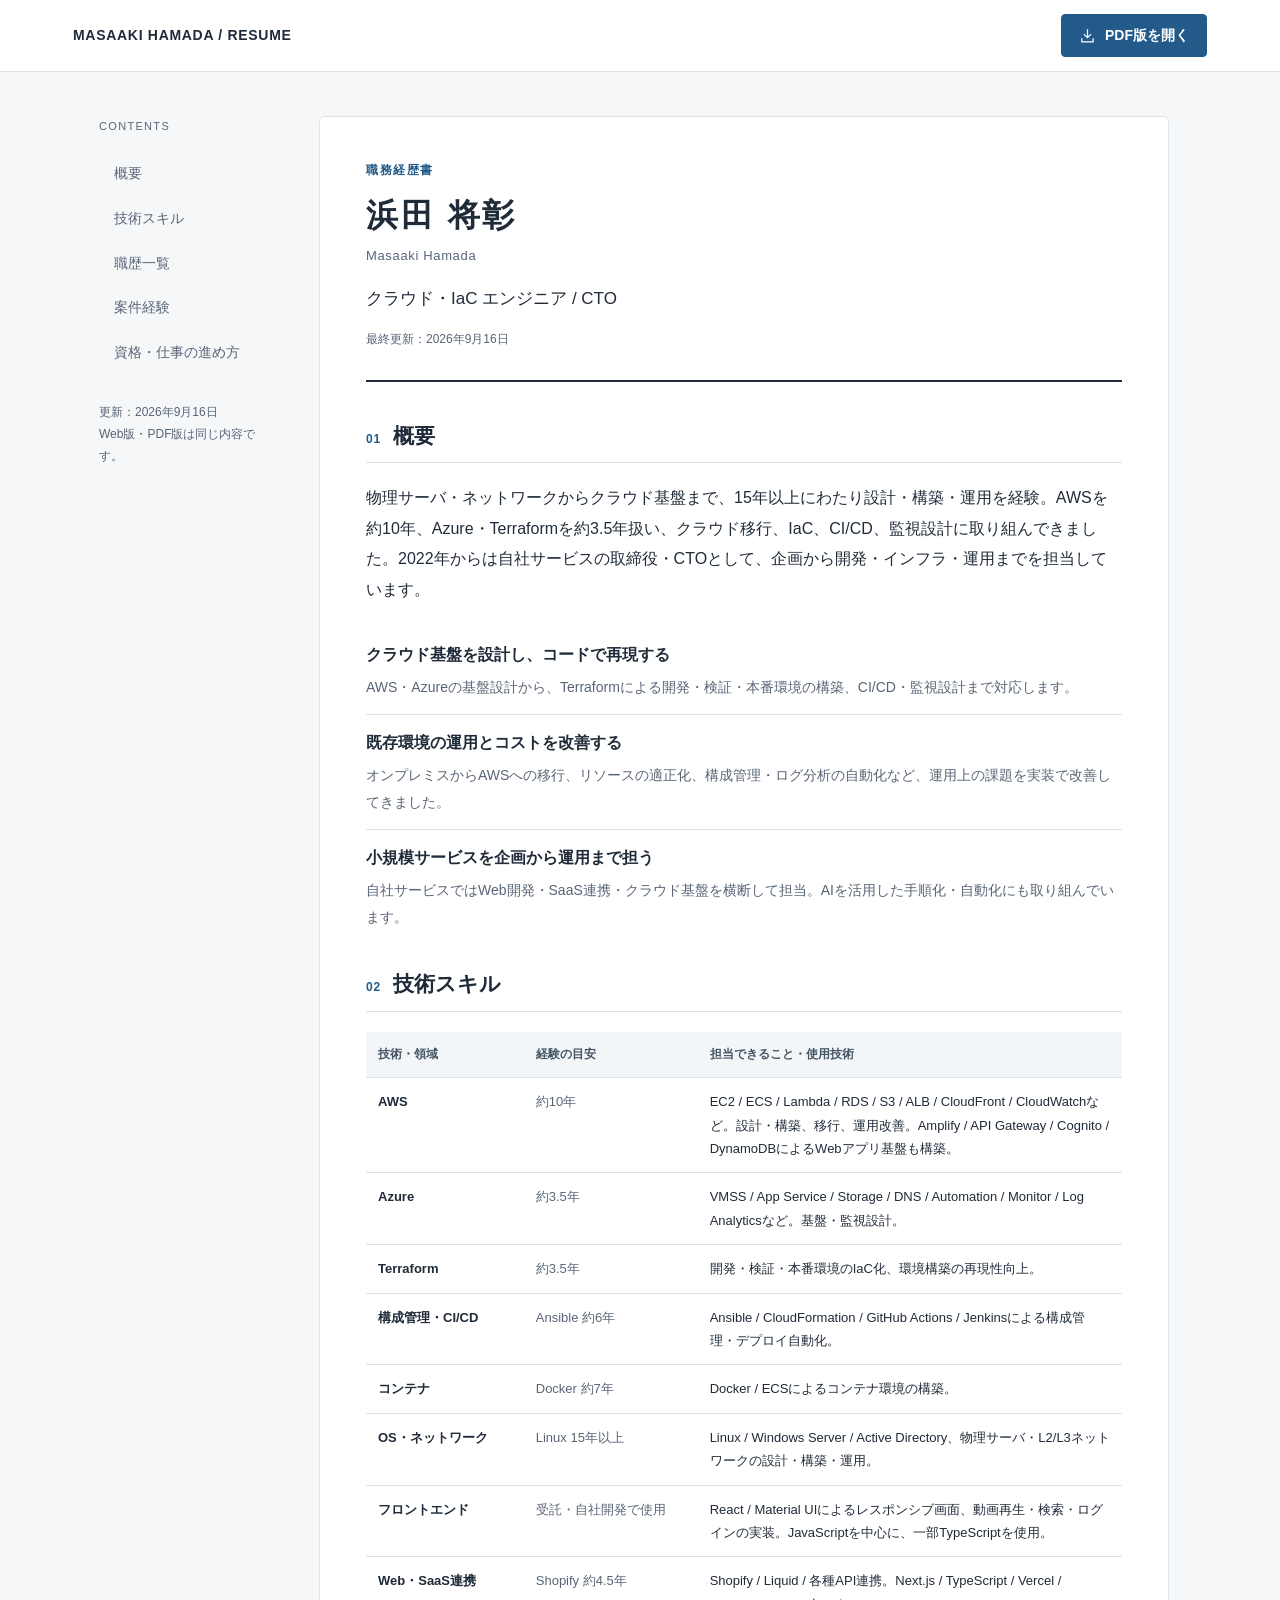
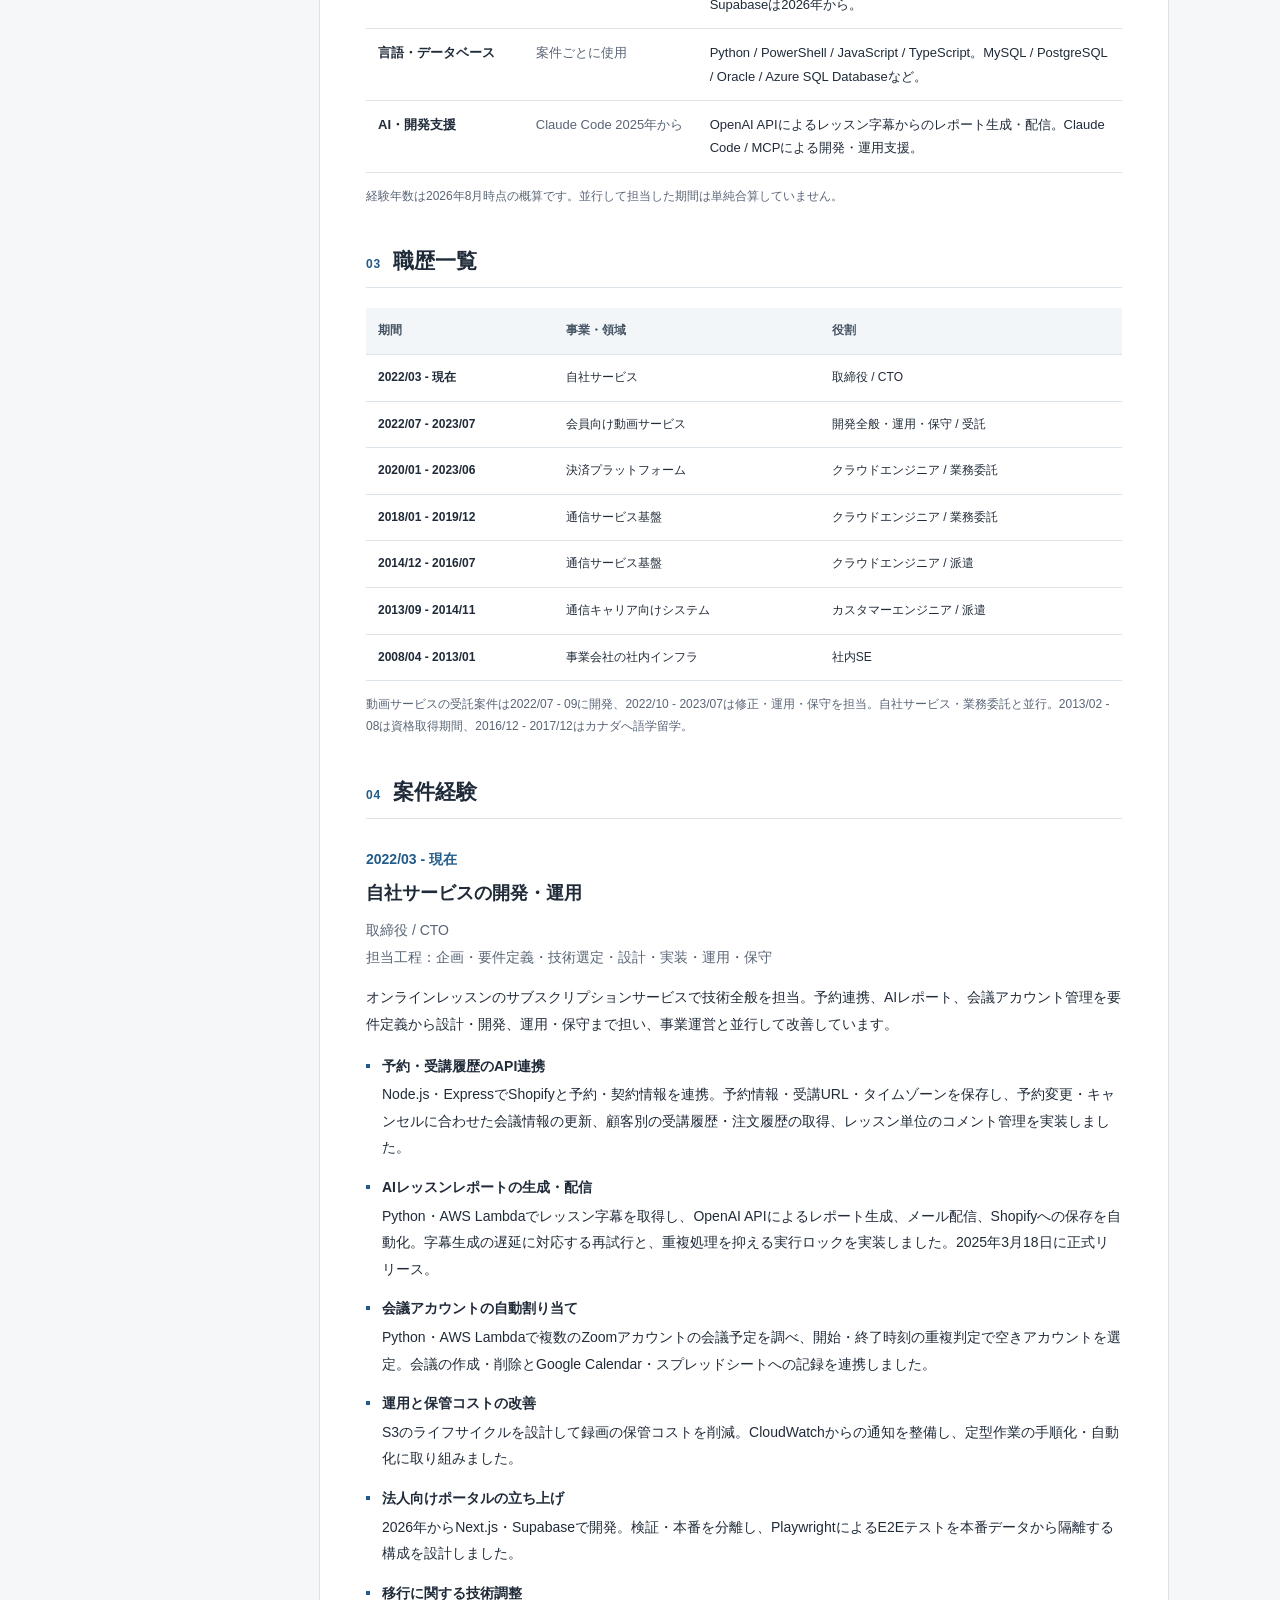
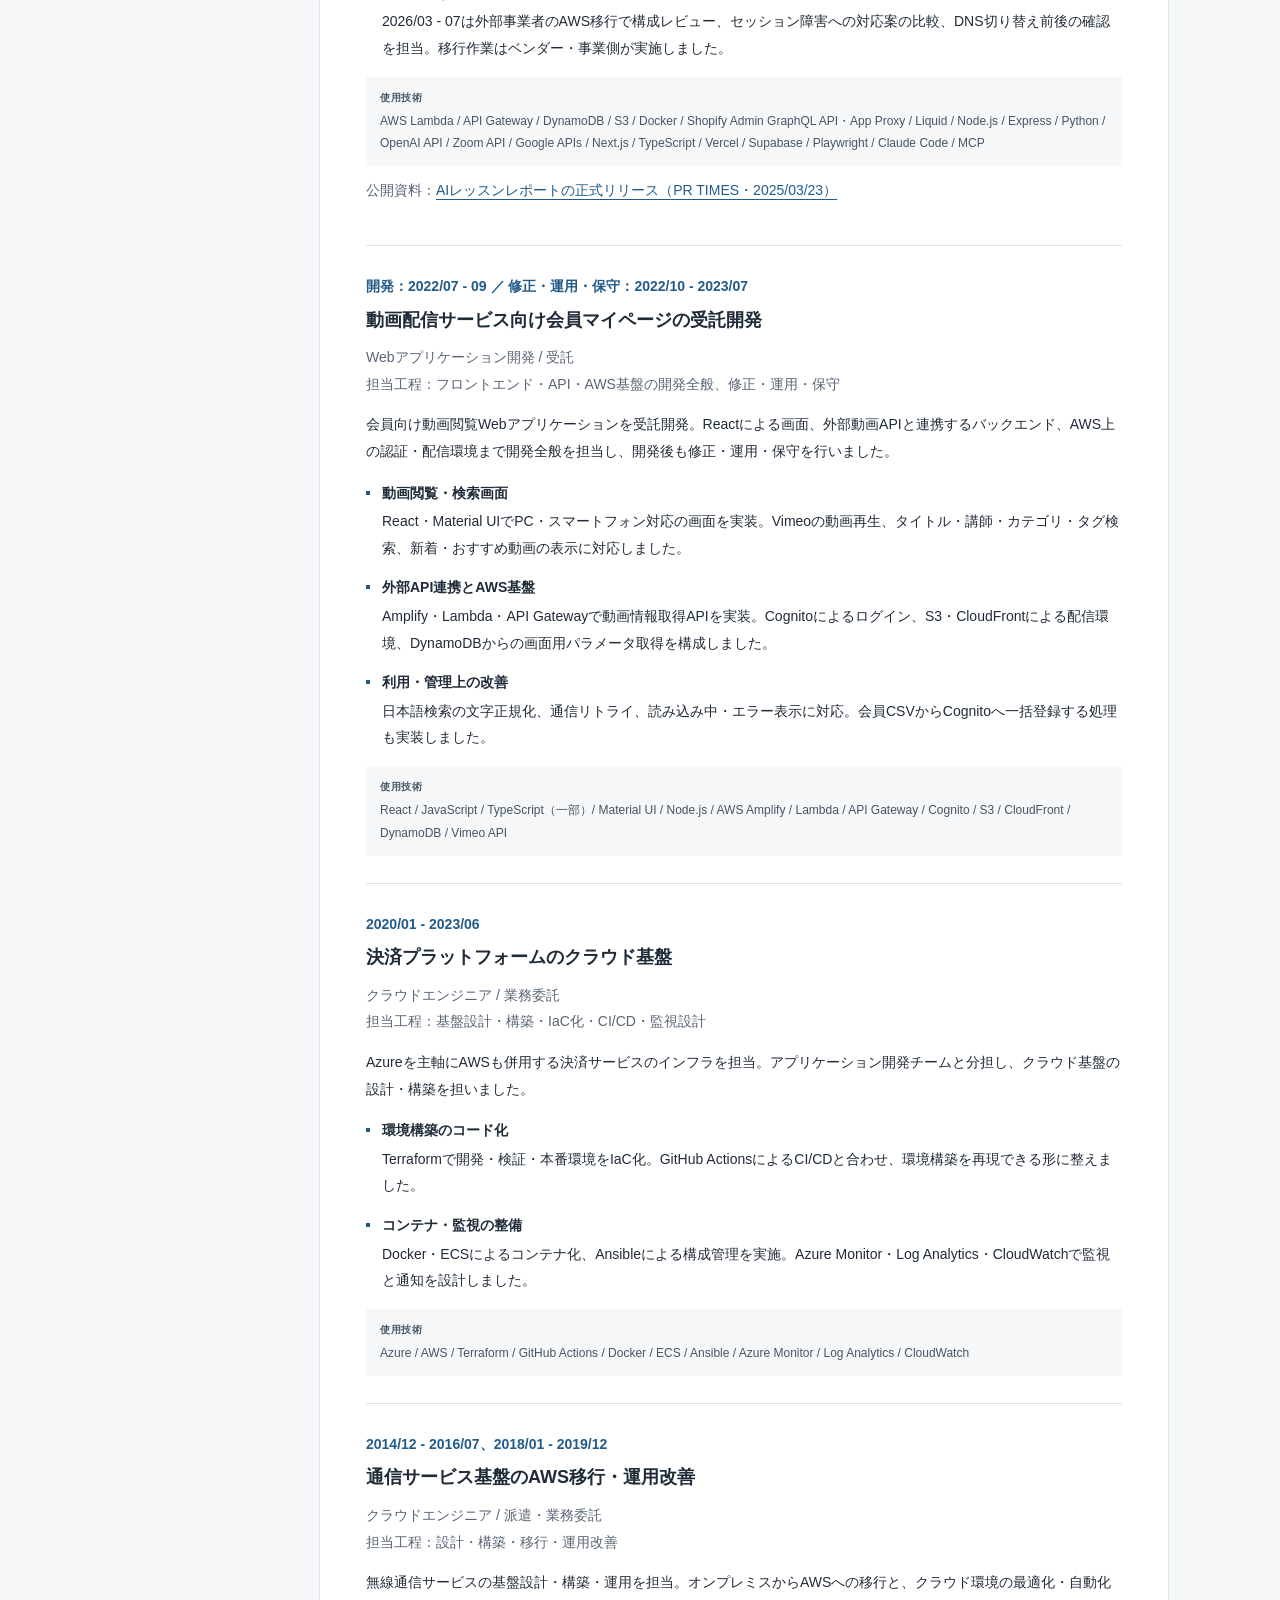
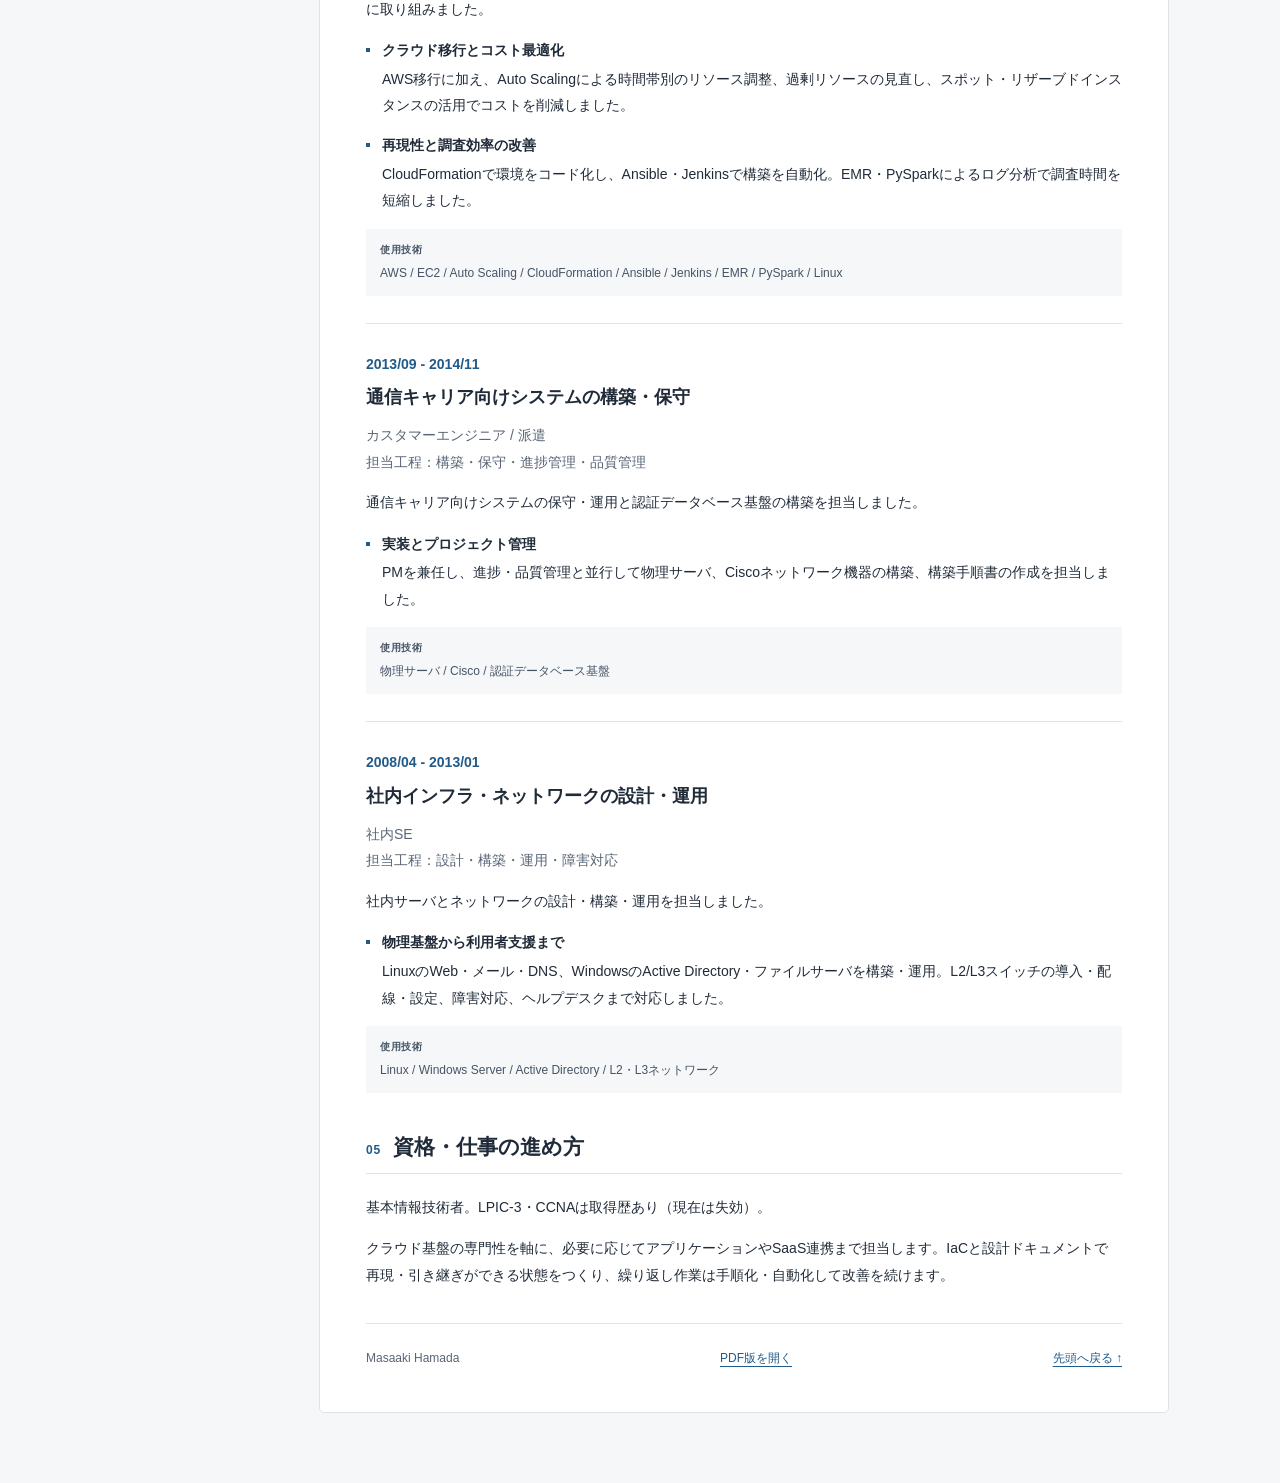
==== commit 25a23801: "Cite AI report launch announcement in web and PDF resume" ====
--- a/docs/index.html
+++ b/docs/index.html
@@ -5,7 +5,7 @@
 <meta name="theme-color" content="#225b89"><link rel="stylesheet" href="style.css"></head>
 <body><a class="skip" href="#main">本文へ移動</a>
 <header class="topbar"><div class="topbar-inner"><a class="brand" href="#">MASAAKI HAMADA / RESUME</a>
-<a class="download" href="resume.pdf?v=49754348108a"><svg viewBox="0 0 24 24" fill="none" stroke="currentColor" stroke-width="1.7" aria-hidden="true"><path d="M12 3v12m-5-5 5 5 5-5M4 16v5h16v-5"/></svg>PDF版を開く</a></div></header>
+<a class="download" href="resume.pdf?v=6bdaedab4294"><svg viewBox="0 0 24 24" fill="none" stroke="currentColor" stroke-width="1.7" aria-hidden="true"><path d="M12 3v12m-5-5 5 5 5-5M4 16v5h16v-5"/></svg>PDF版を開く</a></div></header>
 <div class="layout"><aside class="sidebar"><p class="nav-label">CONTENTS</p><nav aria-label="目次"><a href="#summary">概要</a><a href="#skills">技術スキル</a><a href="#history">職歴一覧</a><a href="#experience">案件経験</a><a href="#about">資格・仕事の進め方</a></nav><p class="small">更新：2026年9月16日<br>Web版・PDF版は同じ内容です。</p></aside>
 <main id="main"><header class="identity"><p class="eyebrow">職務経歴書</p><h1>浜田 将彰</h1><p class="name-en">Masaaki Hamada</p><p class="role">クラウド・IaC エンジニア / CTO</p><p class="updated">最終更新：2026年9月16日</p></header>
 <nav class="mobile-nav" aria-label="モバイル目次"><a href="#summary">概要</a><a href="#skills">技術スキル</a><a href="#history">職歴一覧</a><a href="#experience">案件経験</a><a href="#about">資格・仕事の進め方</a></nav>
@@ -15,8 +15,8 @@
 <section id="experience"><h2><span class="number">04</span>案件経験</h2><article class="project" id="own-service">
       <p class="period">2022/03 - 現在</p><h3>自社サービスの開発・運用</h3>
       <p class="project-meta">取締役 / CTO<br>担当工程：企画・要件定義・技術選定・設計・実装・運用・保守</p>
-      <p>オンラインレッスンのサブスクリプションサービスで技術全般を担当。予約連携、AIレポート、会議アカウント管理を要件定義から設計・開発、運用・保守まで担い、事業運営と並行して改善しています。</p><ul><li><strong>予約・受講履歴のAPI連携</strong>Node.js・ExpressでShopifyと予約・契約情報を連携。予約情報・受講URL・タイムゾーンを保存し、予約変更・キャンセルに合わせた会議情報の更新、顧客別の受講履歴・注文履歴の取得、レッスン単位のコメント管理を実装しました。</li><li><strong>AIレッスンレポートの生成・配信</strong>Python・AWS Lambdaでレッスン字幕を取得し、OpenAI APIによるレポート生成、メール配信、Shopifyへの保存を自動化。字幕生成の遅延に対応する再試行と、重複処理を抑える実行ロックを実装しました。</li><li><strong>会議アカウントの自動割り当て</strong>Python・AWS Lambdaで複数のZoomアカウントの会議予定を調べ、開始・終了時刻の重複判定で空きアカウントを選定。会議の作成・削除とGoogle Calendar・スプレッドシートへの記録を連携しました。</li><li><strong>運用と保管コストの改善</strong>S3のライフサイクルを設計して録画の保管コストを削減。CloudWatchからの通知を整備し、定型作業の手順化・自動化に取り組みました。</li><li><strong>法人向けポータルの立ち上げ</strong>2026年からNext.js・Supabaseで開発。検証・本番を分離し、PlaywrightによるE2Eテストを本番データから隔離する構成を設計しました。</li><li><strong>移行に関する技術調整</strong>2026/03 - 07は外部事業者のAWS移行で構成レビュー、セッション障害への対応案の比較、DNS切り替え前後の確認を担当。移行作業はベンダー・事業側が実施しました。</li></ul>
-      <p class="tech"><span>使用技術</span>AWS Lambda / API Gateway / DynamoDB / S3 / Docker / Shopify Admin GraphQL API・App Proxy / Liquid / Node.js / Express / Python / OpenAI API / Zoom API / Google APIs / Next.js / TypeScript / Vercel / Supabase / Playwright / Claude Code / MCP</p></article><article class="project" id="member-video">
+      <p>オンラインレッスンのサブスクリプションサービスで技術全般を担当。予約連携、AIレポート、会議アカウント管理を要件定義から設計・開発、運用・保守まで担い、事業運営と並行して改善しています。</p><ul><li><strong>予約・受講履歴のAPI連携</strong>Node.js・ExpressでShopifyと予約・契約情報を連携。予約情報・受講URL・タイムゾーンを保存し、予約変更・キャンセルに合わせた会議情報の更新、顧客別の受講履歴・注文履歴の取得、レッスン単位のコメント管理を実装しました。</li><li><strong>AIレッスンレポートの生成・配信</strong>Python・AWS Lambdaでレッスン字幕を取得し、OpenAI APIによるレポート生成、メール配信、Shopifyへの保存を自動化。字幕生成の遅延に対応する再試行と、重複処理を抑える実行ロックを実装しました。2025年3月18日に正式リリース。</li><li><strong>会議アカウントの自動割り当て</strong>Python・AWS Lambdaで複数のZoomアカウントの会議予定を調べ、開始・終了時刻の重複判定で空きアカウントを選定。会議の作成・削除とGoogle Calendar・スプレッドシートへの記録を連携しました。</li><li><strong>運用と保管コストの改善</strong>S3のライフサイクルを設計して録画の保管コストを削減。CloudWatchからの通知を整備し、定型作業の手順化・自動化に取り組みました。</li><li><strong>法人向けポータルの立ち上げ</strong>2026年からNext.js・Supabaseで開発。検証・本番を分離し、PlaywrightによるE2Eテストを本番データから隔離する構成を設計しました。</li><li><strong>移行に関する技術調整</strong>2026/03 - 07は外部事業者のAWS移行で構成レビュー、セッション障害への対応案の比較、DNS切り替え前後の確認を担当。移行作業はベンダー・事業側が実施しました。</li></ul>
+      <p class="tech"><span>使用技術</span>AWS Lambda / API Gateway / DynamoDB / S3 / Docker / Shopify Admin GraphQL API・App Proxy / Liquid / Node.js / Express / Python / OpenAI API / Zoom API / Google APIs / Next.js / TypeScript / Vercel / Supabase / Playwright / Claude Code / MCP</p><p class="note">公開資料：<a href="https://prtimes.jp/main/html/rd/p/000000002.000119830.html">AIレッスンレポートの正式リリース（PR TIMES・2025/03/23）</a></p></article><article class="project" id="member-video">
       <p class="period">開発：2022/07 - 09 ／ 修正・運用・保守：2022/10 - 2023/07</p><h3>動画配信サービス向け会員マイページの受託開発</h3>
       <p class="project-meta">Webアプリケーション開発 / 受託<br>担当工程：フロントエンド・API・AWS基盤の開発全般、修正・運用・保守</p>
       <p>会員向け動画閲覧Webアプリケーションを受託開発。Reactによる画面、外部動画APIと連携するバックエンド、AWS上の認証・配信環境まで開発全般を担当し、開発後も修正・運用・保守を行いました。</p><ul><li><strong>動画閲覧・検索画面</strong>React・Material UIでPC・スマートフォン対応の画面を実装。Vimeoの動画再生、タイトル・講師・カテゴリ・タグ検索、新着・おすすめ動画の表示に対応しました。</li><li><strong>外部API連携とAWS基盤</strong>Amplify・Lambda・API Gatewayで動画情報取得APIを実装。Cognitoによるログイン、S3・CloudFrontによる配信環境、DynamoDBからの画面用パラメータ取得を構成しました。</li><li><strong>利用・管理上の改善</strong>日本語検索の文字正規化、通信リトライ、読み込み中・エラー表示に対応。会員CSVからCognitoへ一括登録する処理も実装しました。</li></ul>
@@ -38,5 +38,5 @@
       <p>社内サーバとネットワークの設計・構築・運用を担当しました。</p><ul><li><strong>物理基盤から利用者支援まで</strong>LinuxのWeb・メール・DNS、WindowsのActive Directory・ファイルサーバを構築・運用。L2/L3スイッチの導入・配線・設定、障害対応、ヘルプデスクまで対応しました。</li></ul>
       <p class="tech"><span>使用技術</span>Linux / Windows Server / Active Directory / L2・L3ネットワーク</p></article></section>
 <section id="about" class="closing"><h2><span class="number">05</span>資格・仕事の進め方</h2><p>基本情報技術者。LPIC-3・CCNAは取得歴あり（現在は失効）。</p><p>クラウド基盤の専門性を軸に、必要に応じてアプリケーションやSaaS連携まで担当します。IaCと設計ドキュメントで再現・引き継ぎができる状態をつくり、繰り返し作業は手順化・自動化して改善を続けます。</p></section>
-<footer class="footer"><span>Masaaki Hamada</span><a href="resume.pdf?v=49754348108a">PDF版を開く</a><a href="#">先頭へ戻る ↑</a></footer></main></div>
+<footer class="footer"><span>Masaaki Hamada</span><a href="resume.pdf?v=6bdaedab4294">PDF版を開く</a><a href="#">先頭へ戻る ↑</a></footer></main></div>
 </body></html>
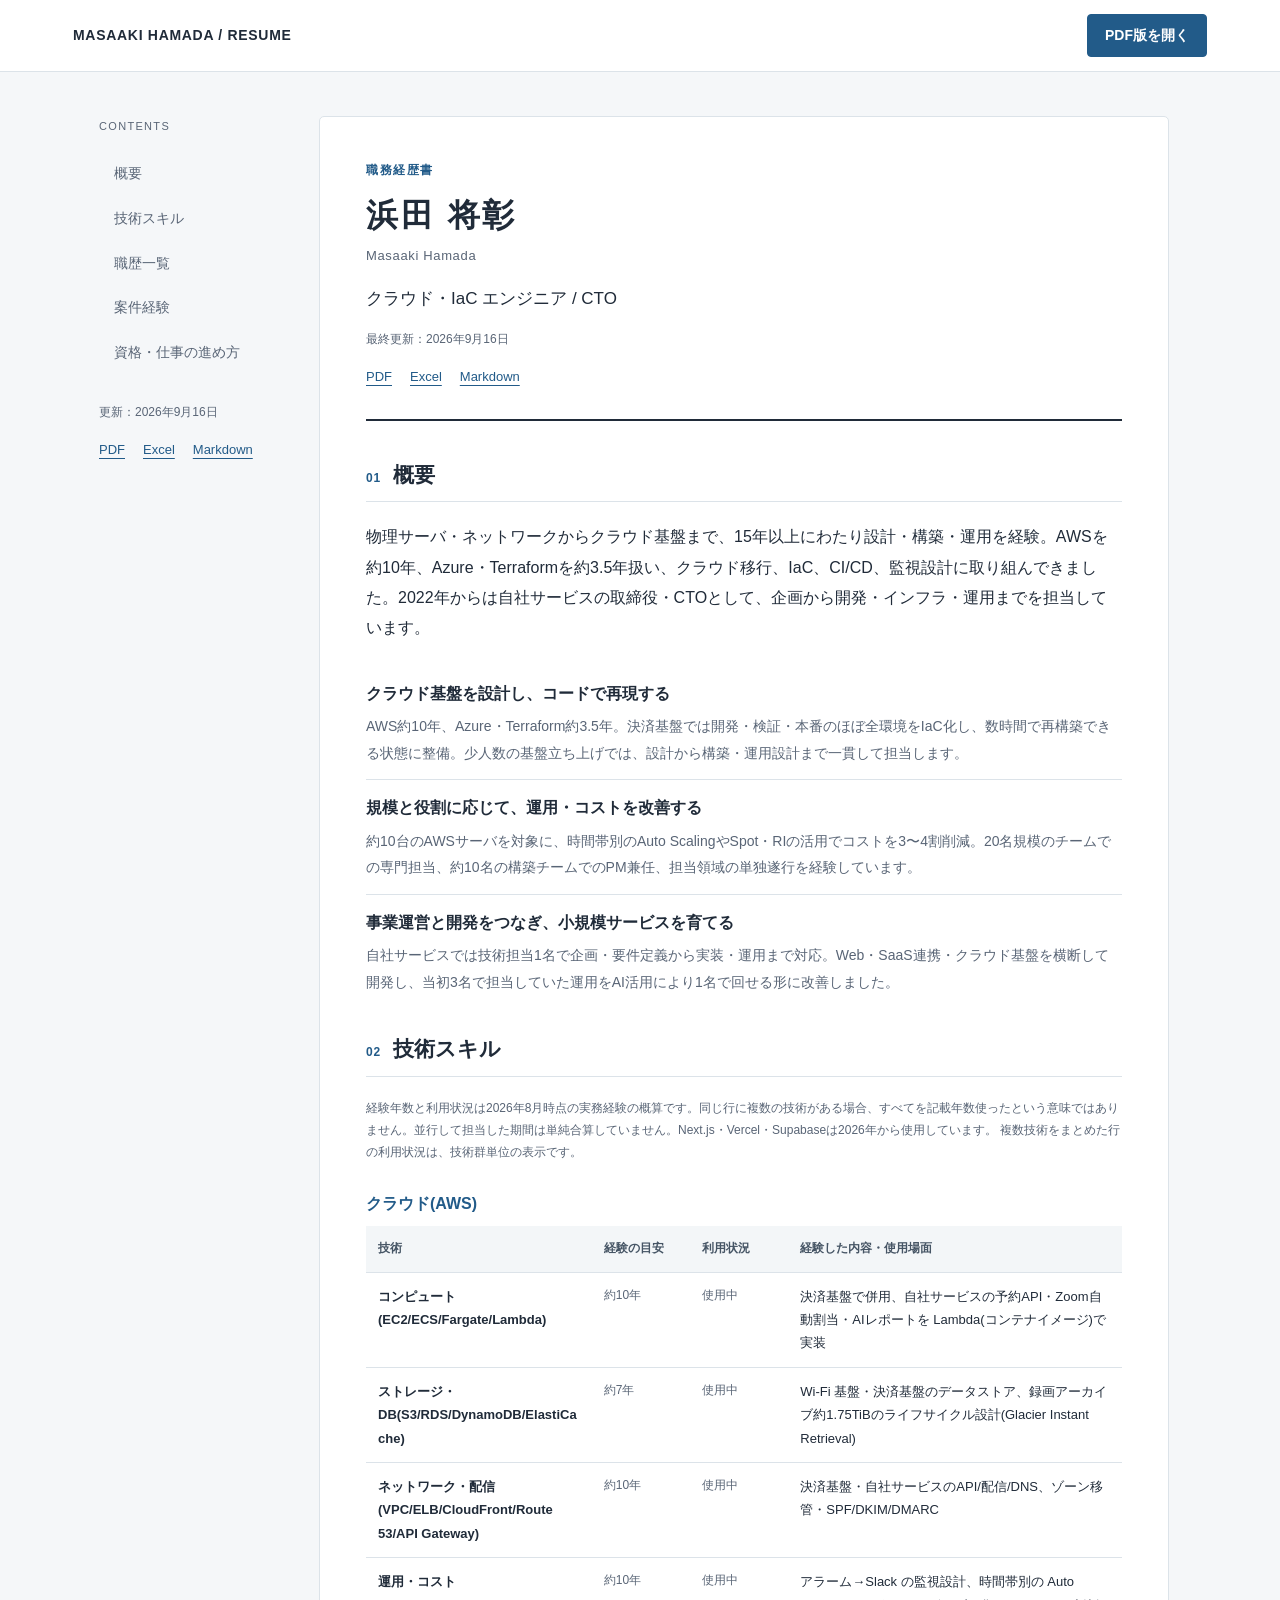
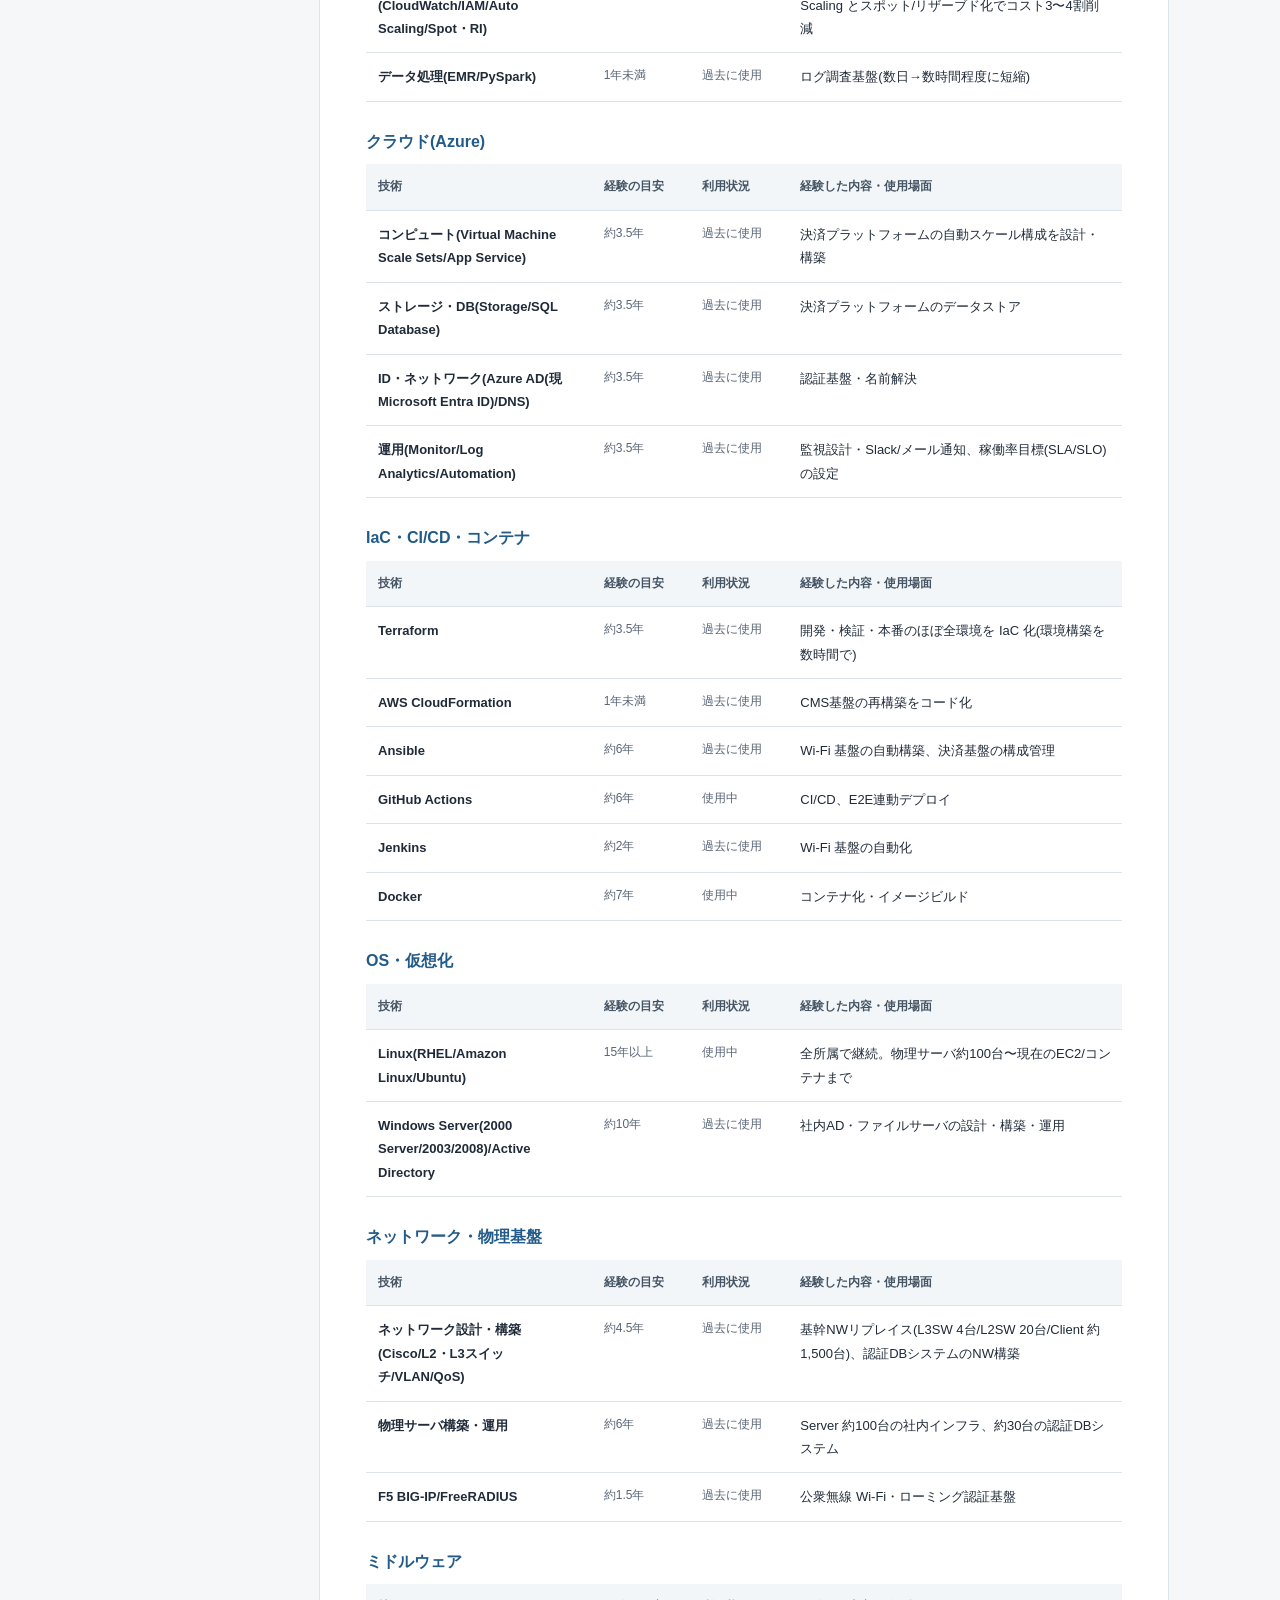
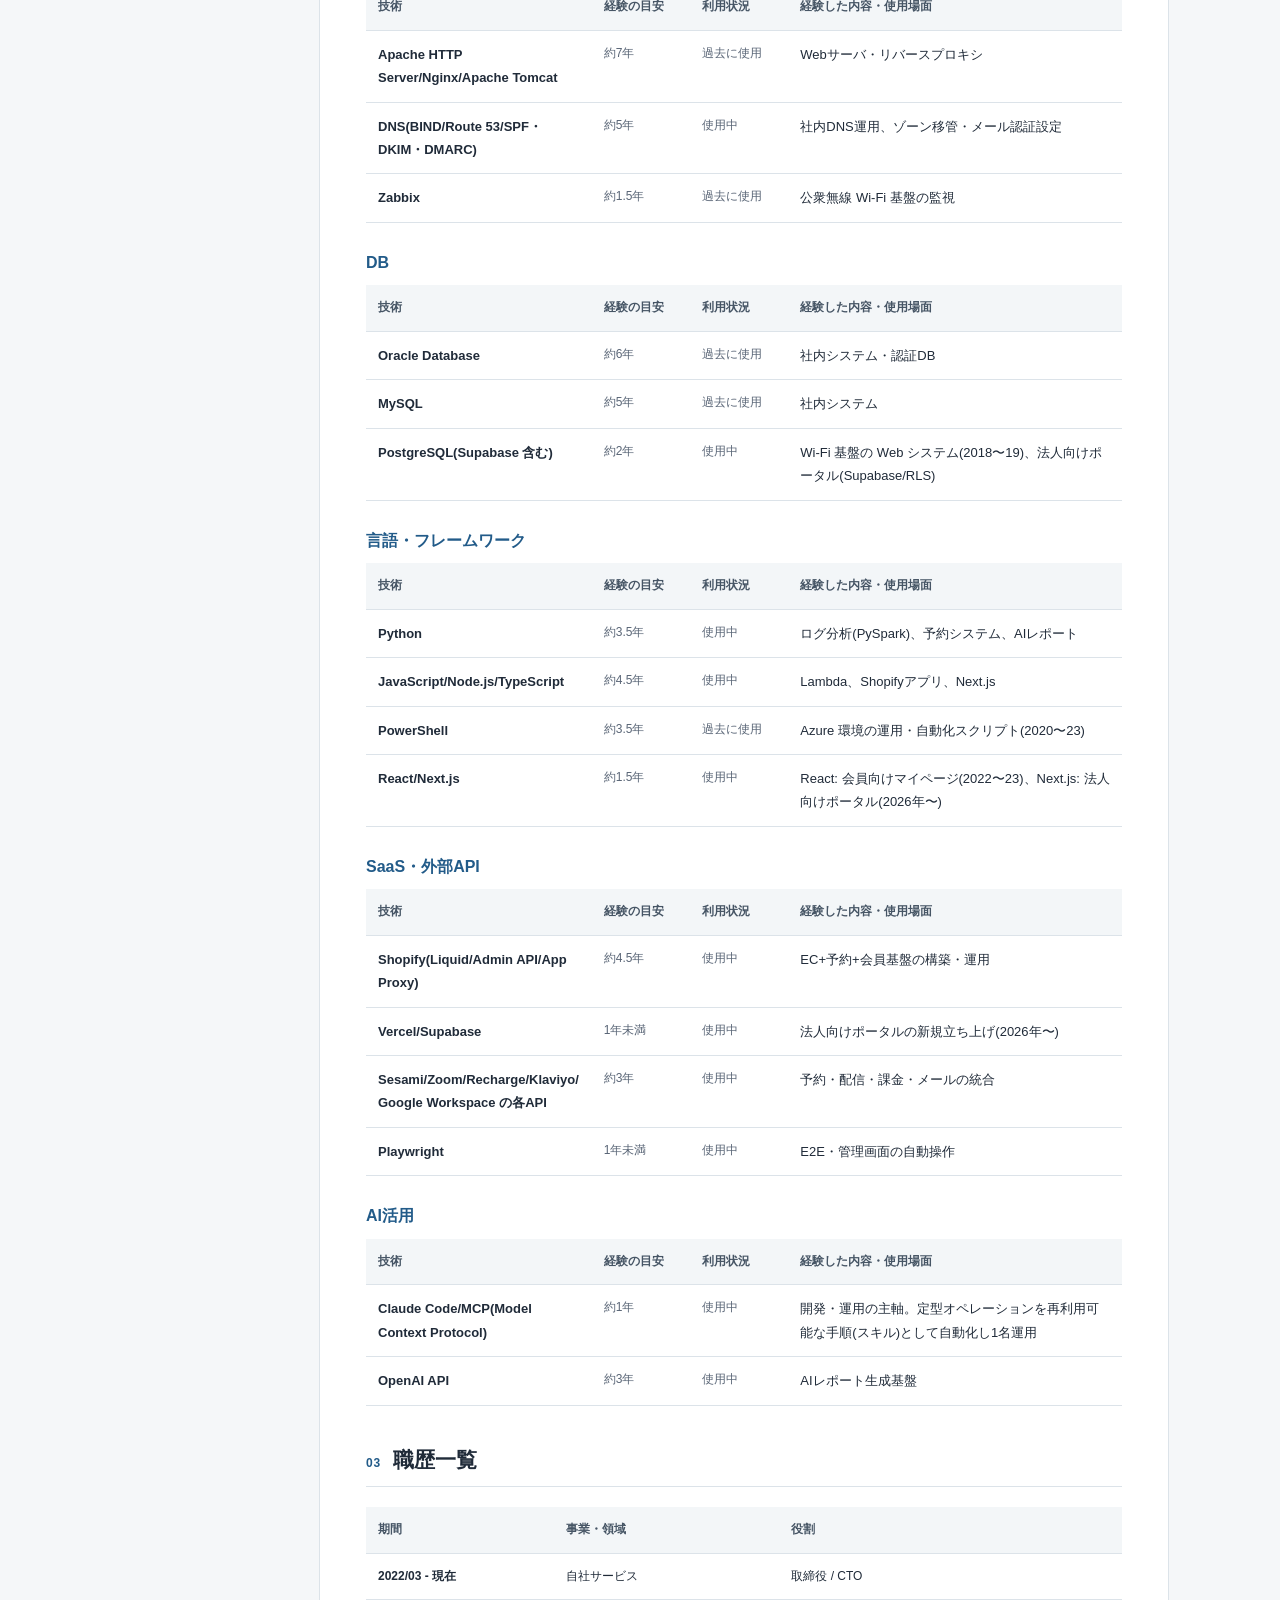
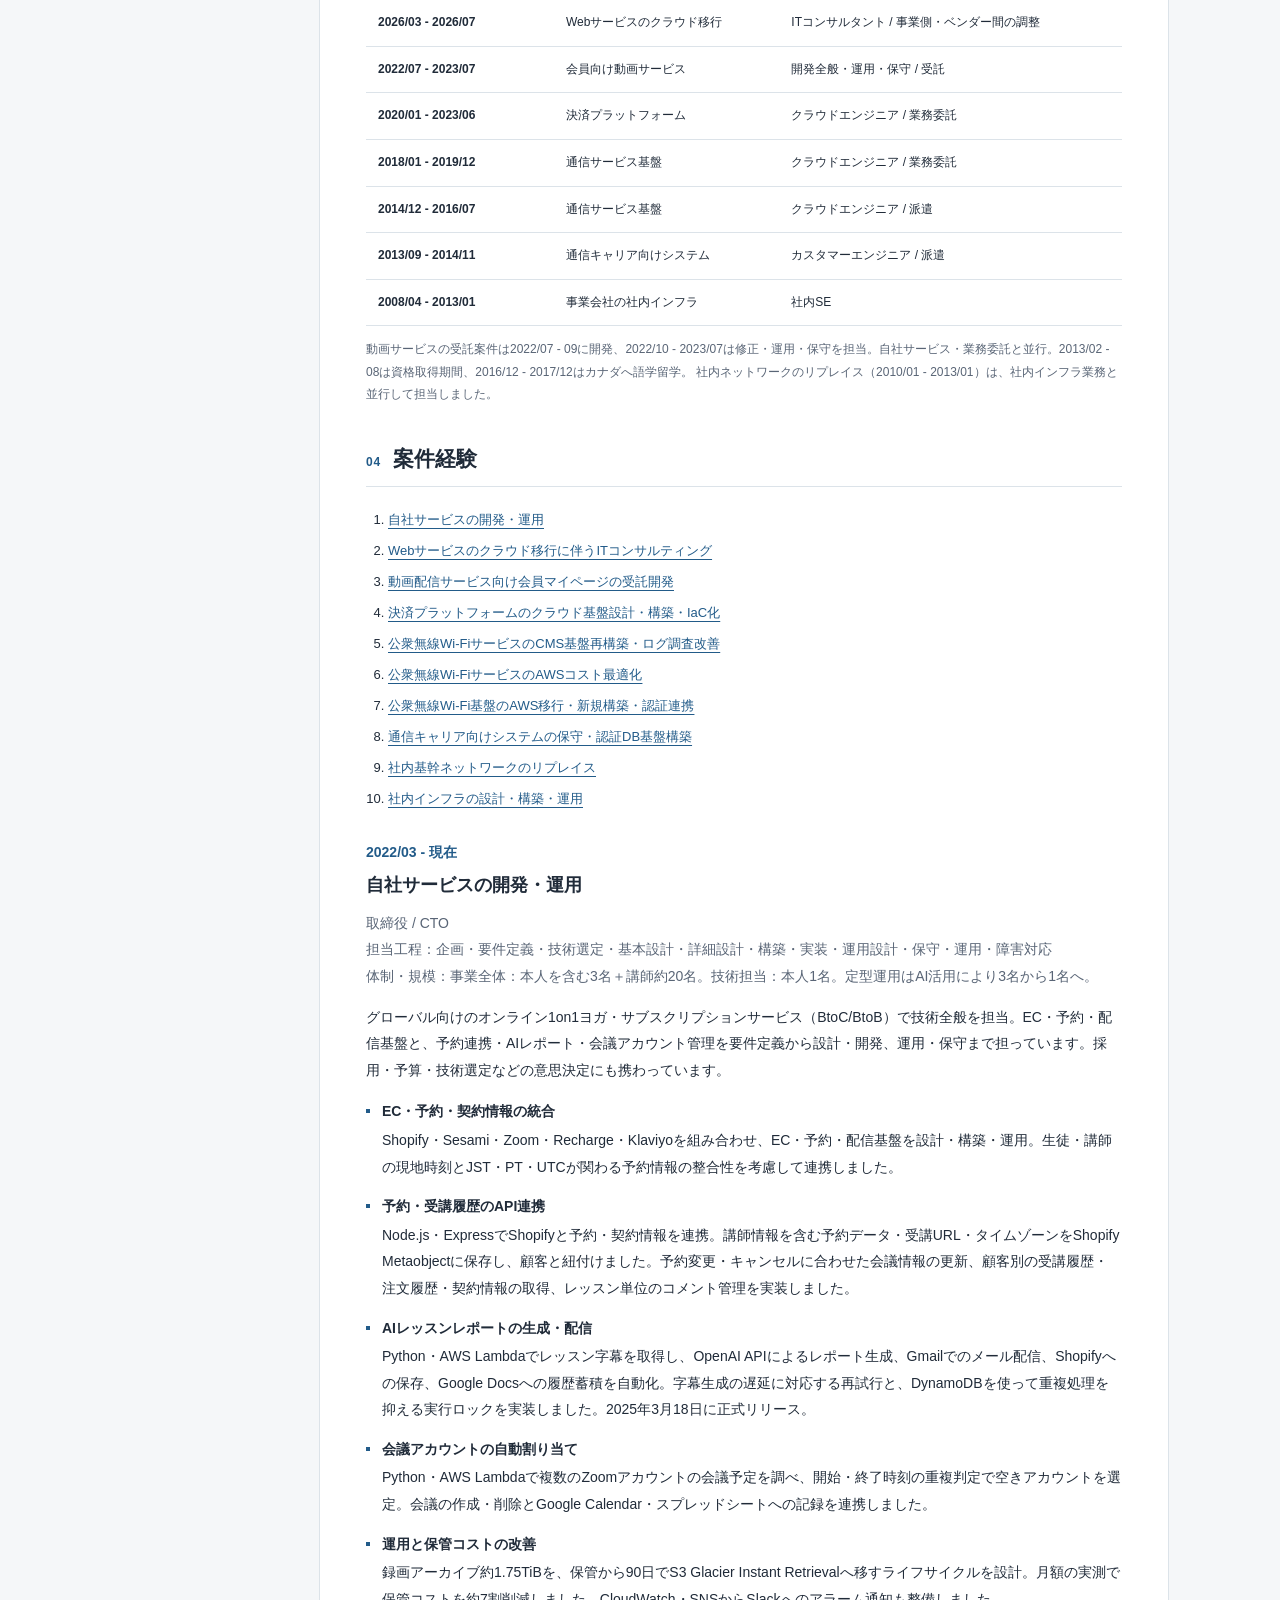
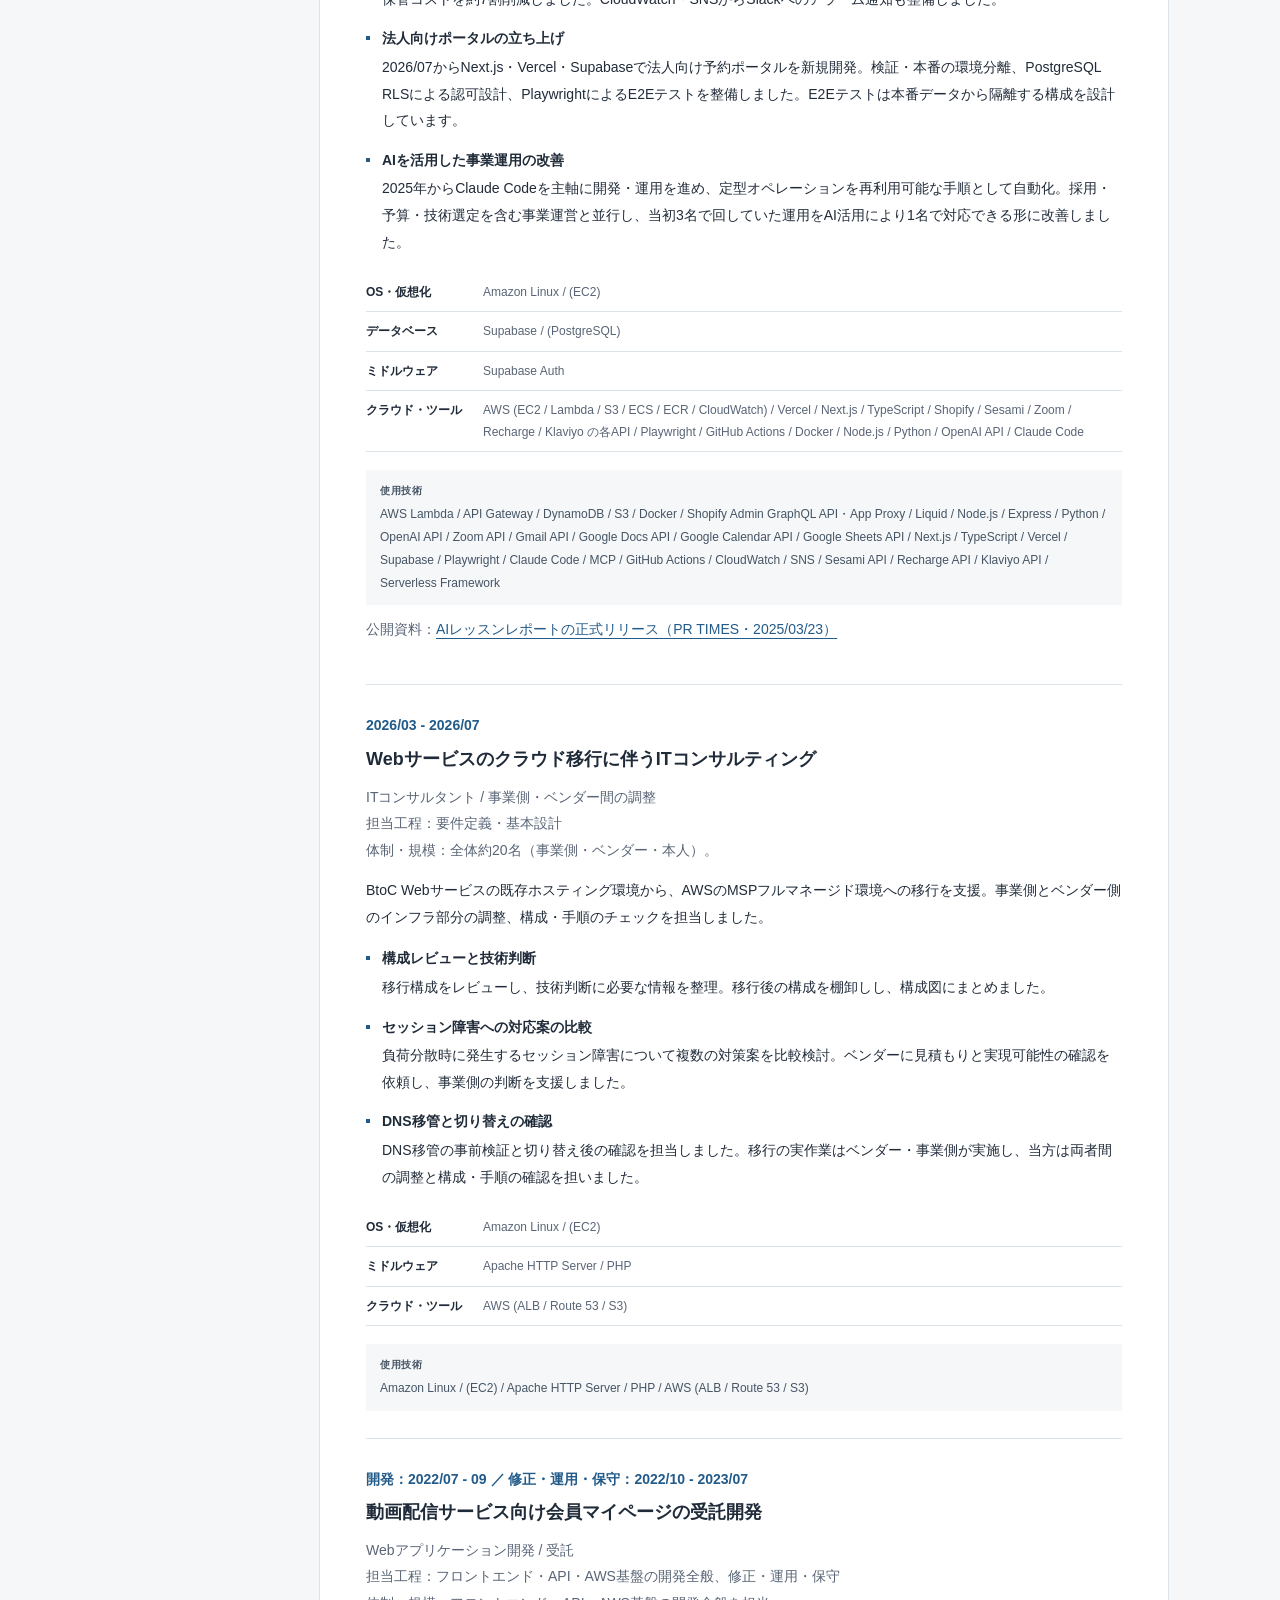
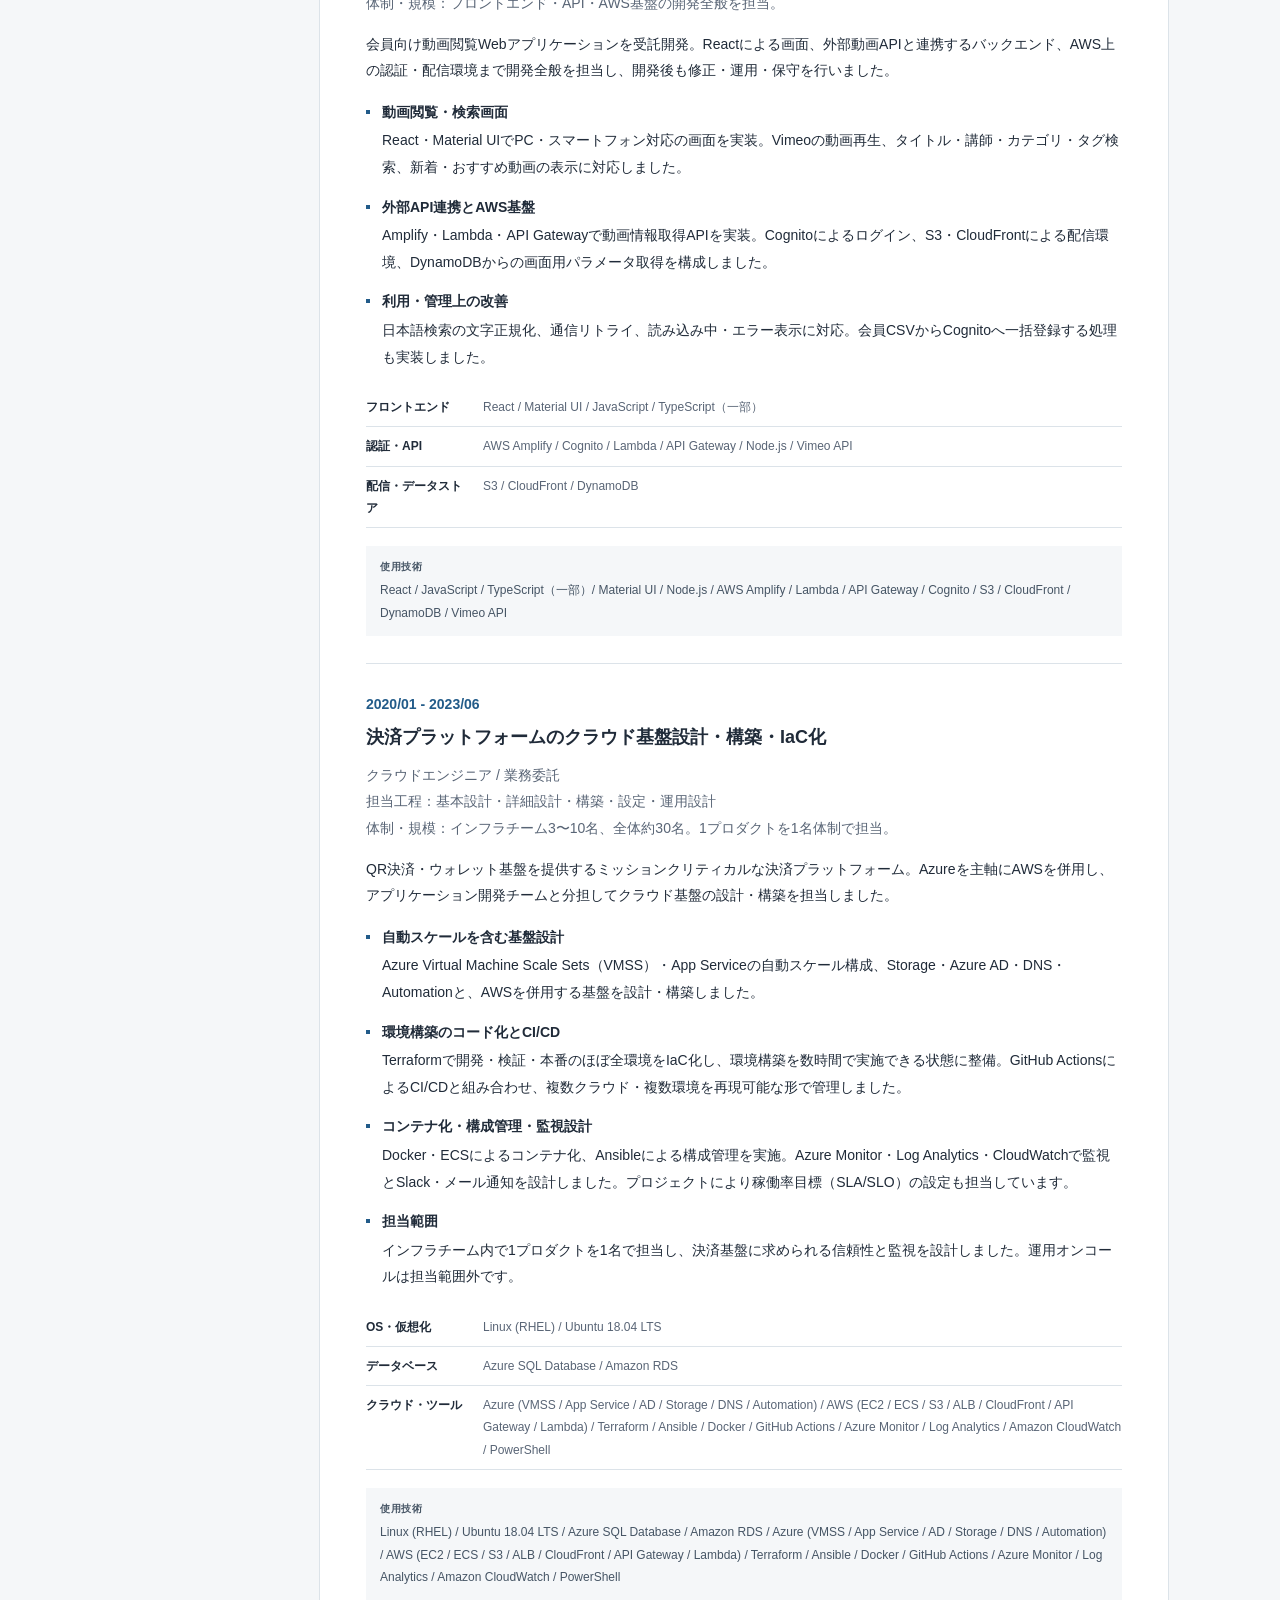
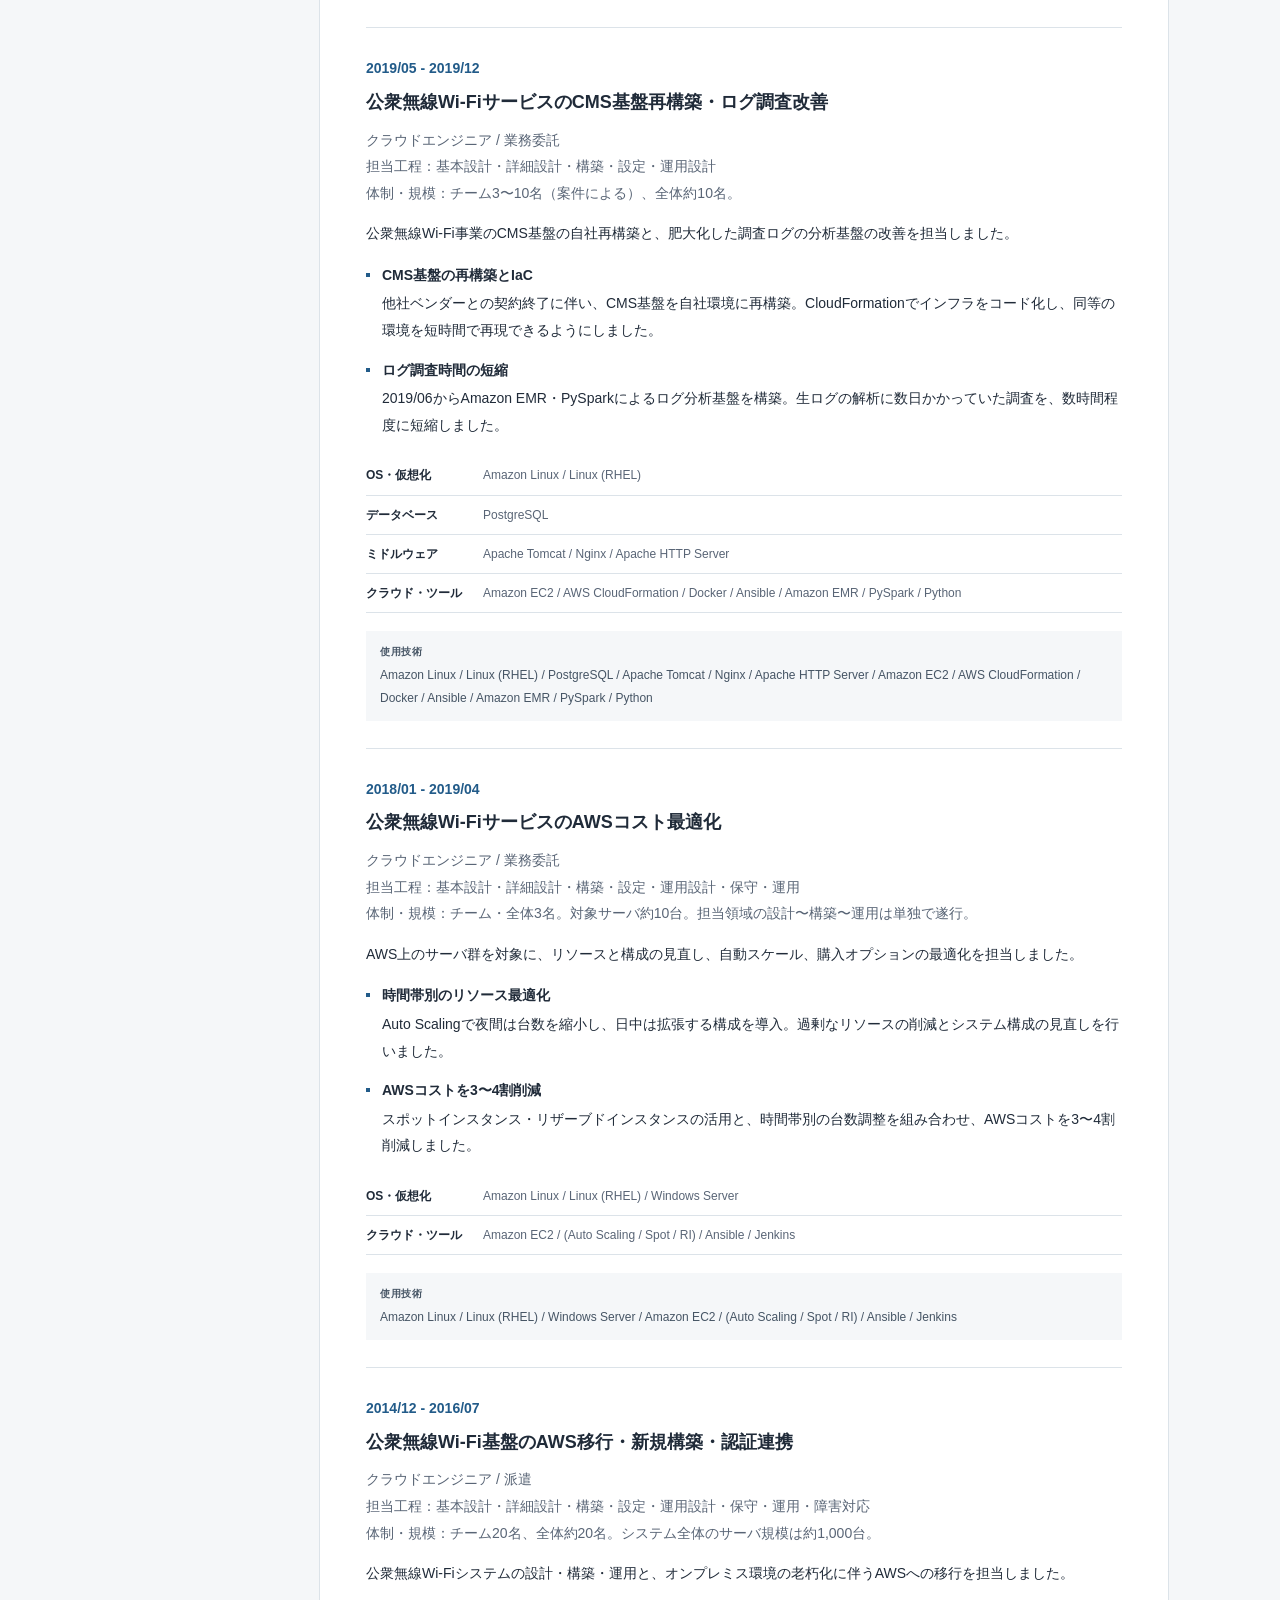
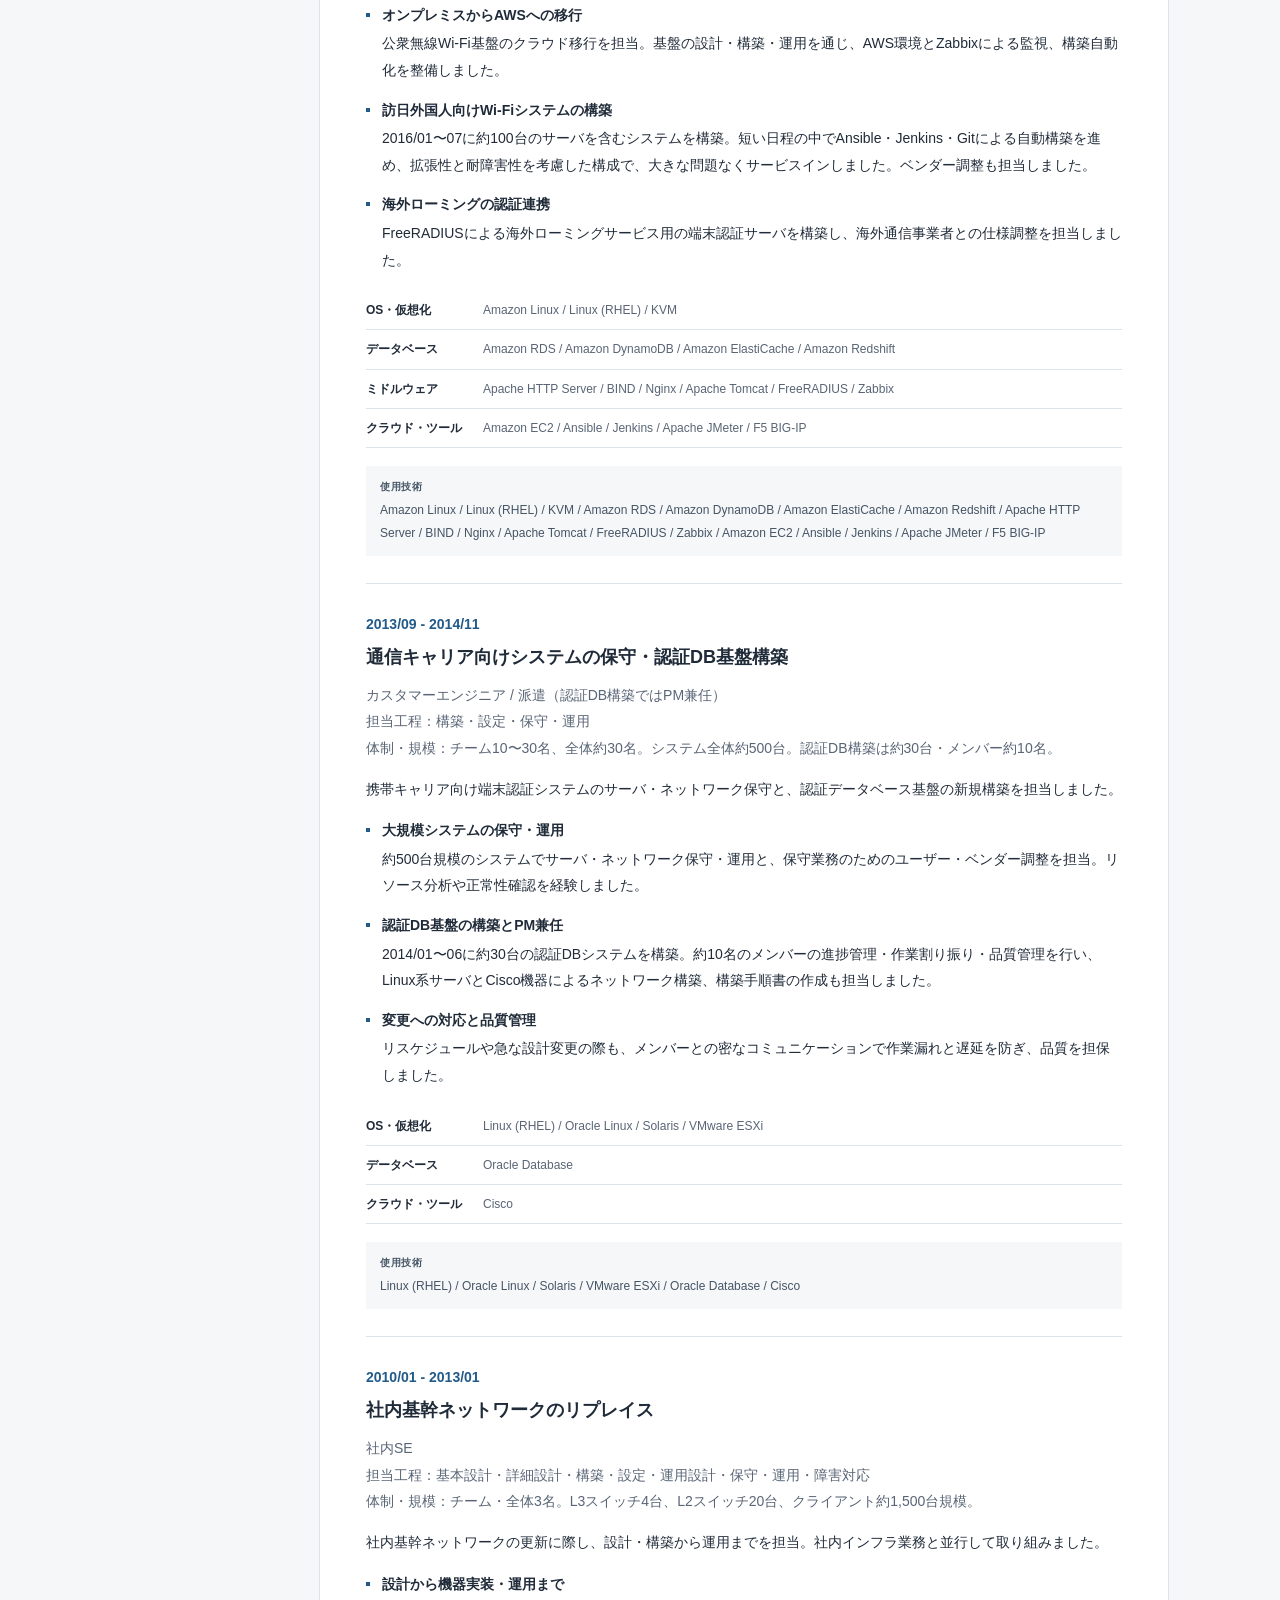
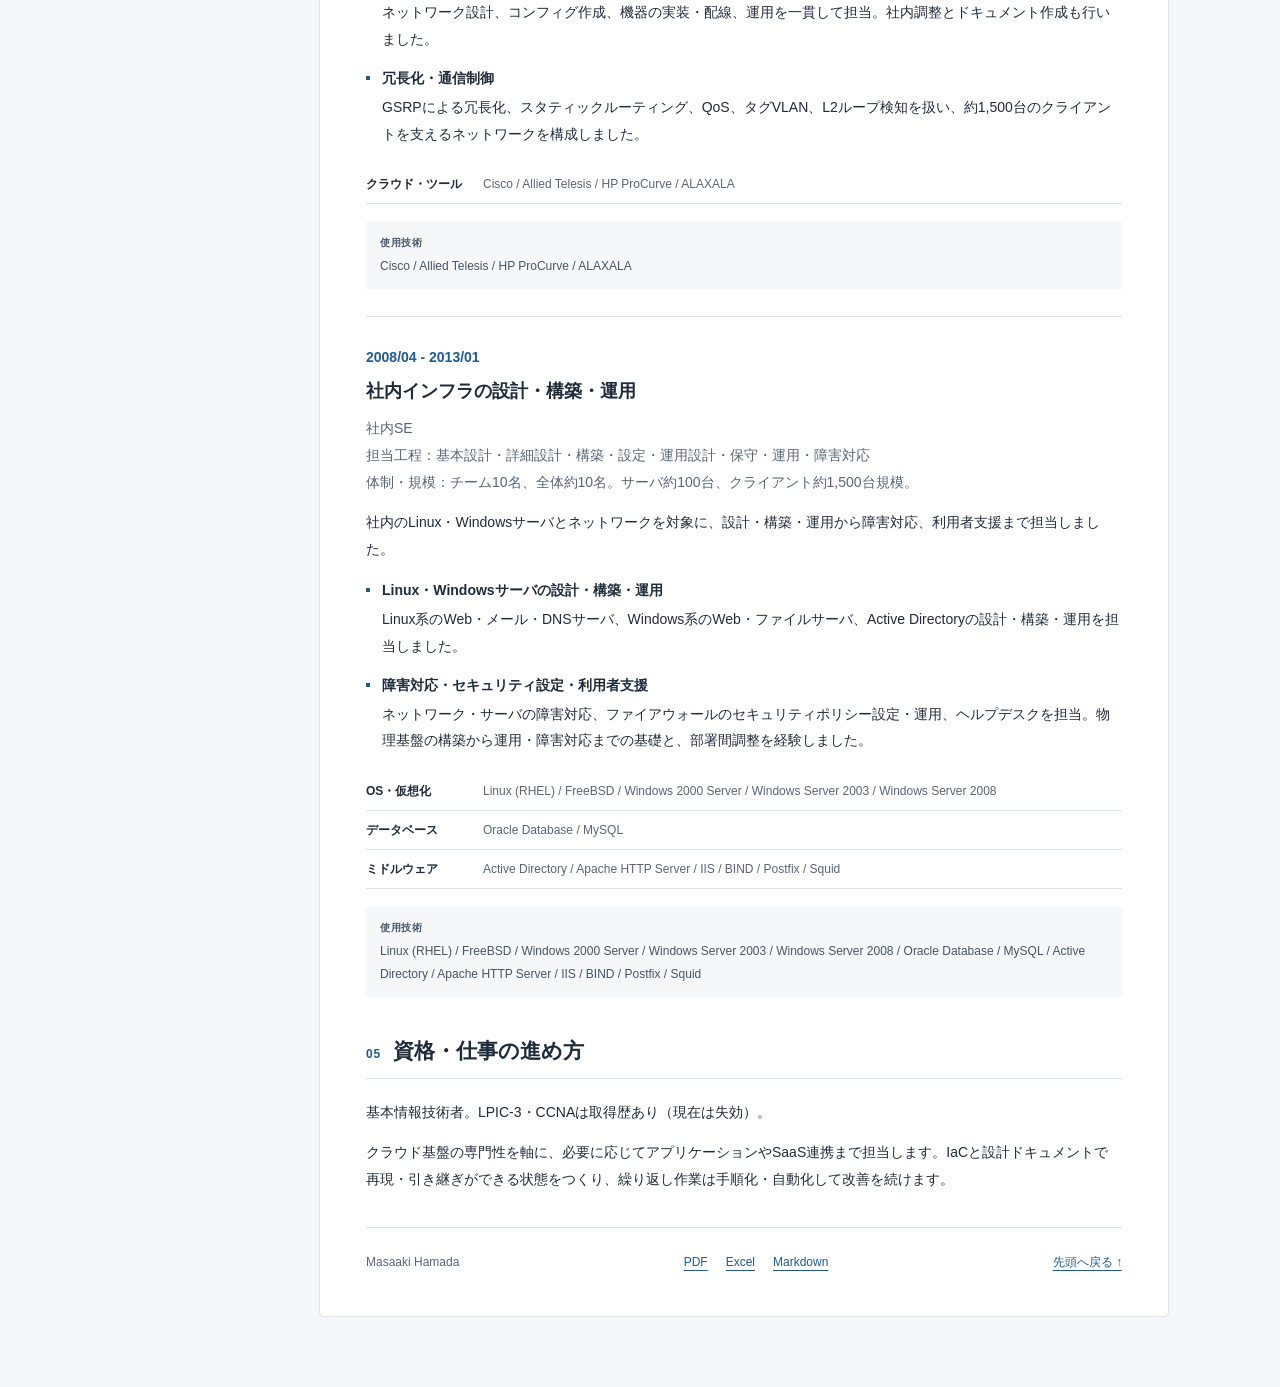
==== commit c8c78952: "Restore detailed resume and generate Excel PDF Markdown and Web together" ====
--- a/docs/index.html
+++ b/docs/index.html
@@ -1,42 +1,58 @@
 <!doctype html>
 <html lang="ja"><head><meta charset="utf-8"><meta name="viewport" content="width=device-width,initial-scale=1">
 <title>浜田 将彰 | クラウド・IaC エンジニア / CTO</title>
-<meta name="description" content="浜田将彰の職務経歴書。AWS・Azure・Terraformによるクラウド基盤設計と、自社サービスの開発・運用経験。PDF版も閲覧できます。">
-<meta name="theme-color" content="#225b89"><link rel="stylesheet" href="style.css"></head>
+<meta name="description" content="浜田将彰の職務経歴書。クラウド基盤・IaC・自社サービスの開発運用。案件の体制・担当工程・環境と技術スキルを掲載。Excel・PDF・Markdownでも閲覧できます。">
+<meta name="theme-color" content="#225b89"><link rel="stylesheet" href="style.css?v=ef06c4a97889"></head>
 <body><a class="skip" href="#main">本文へ移動</a>
 <header class="topbar"><div class="topbar-inner"><a class="brand" href="#">MASAAKI HAMADA / RESUME</a>
-<a class="download" href="resume.pdf?v=6bdaedab4294"><svg viewBox="0 0 24 24" fill="none" stroke="currentColor" stroke-width="1.7" aria-hidden="true"><path d="M12 3v12m-5-5 5 5 5-5M4 16v5h16v-5"/></svg>PDF版を開く</a></div></header>
-<div class="layout"><aside class="sidebar"><p class="nav-label">CONTENTS</p><nav aria-label="目次"><a href="#summary">概要</a><a href="#skills">技術スキル</a><a href="#history">職歴一覧</a><a href="#experience">案件経験</a><a href="#about">資格・仕事の進め方</a></nav><p class="small">更新：2026年9月16日<br>Web版・PDF版は同じ内容です。</p></aside>
-<main id="main"><header class="identity"><p class="eyebrow">職務経歴書</p><h1>浜田 将彰</h1><p class="name-en">Masaaki Hamada</p><p class="role">クラウド・IaC エンジニア / CTO</p><p class="updated">最終更新：2026年9月16日</p></header>
+<a class="download" href="resume.pdf?v=c14f64f6ab94">PDF版を開く</a></div></header>
+<div class="layout"><aside class="sidebar"><p class="nav-label">CONTENTS</p><nav aria-label="目次"><a href="#summary">概要</a><a href="#skills">技術スキル</a><a href="#history">職歴一覧</a><a href="#experience">案件経験</a><a href="#about">資格・仕事の進め方</a></nav><p class="small">更新：2026年9月16日</p><div class="export-links"><a href="resume.pdf?v=c14f64f6ab94">PDF</a><a href="skillsheet.xlsx?v=c14f64f6ab94">Excel</a><a href="resume.md?v=c14f64f6ab94">Markdown</a></div></aside>
+<main id="main"><header class="identity"><p class="eyebrow">職務経歴書</p><h1>浜田 将彰</h1><p class="name-en">Masaaki Hamada</p><p class="role">クラウド・IaC エンジニア / CTO</p><p class="updated">最終更新：2026年9月16日</p><div class="export-links" aria-label="ファイルで読む"><a href="resume.pdf?v=c14f64f6ab94">PDF</a><a href="skillsheet.xlsx?v=c14f64f6ab94">Excel</a><a href="resume.md?v=c14f64f6ab94">Markdown</a></div></header>
 <nav class="mobile-nav" aria-label="モバイル目次"><a href="#summary">概要</a><a href="#skills">技術スキル</a><a href="#history">職歴一覧</a><a href="#experience">案件経験</a><a href="#about">資格・仕事の進め方</a></nav>
-<section id="summary"><h2><span class="number">01</span>概要</h2><p>物理サーバ・ネットワークからクラウド基盤まで、15年以上にわたり設計・構築・運用を経験。AWSを約10年、Azure・Terraformを約3.5年扱い、クラウド移行、IaC、CI/CD、監視設計に取り組んできました。2022年からは自社サービスの取締役・CTOとして、企画から開発・インフラ・運用までを担当しています。</p><ul class="strengths"><li><h3>クラウド基盤を設計し、コードで再現する</h3><p>AWS・Azureの基盤設計から、Terraformによる開発・検証・本番環境の構築、CI/CD・監視設計まで対応します。</p></li><li><h3>既存環境の運用とコストを改善する</h3><p>オンプレミスからAWSへの移行、リソースの適正化、構成管理・ログ分析の自動化など、運用上の課題を実装で改善してきました。</p></li><li><h3>小規模サービスを企画から運用まで担う</h3><p>自社サービスではWeb開発・SaaS連携・クラウド基盤を横断して担当。AIを活用した手順化・自動化にも取り組んでいます。</p></li></ul></section>
-<section id="skills"><h2><span class="number">02</span>技術スキル</h2><div class="table-wrap"><table class="skills"><thead><tr><th scope="col">技術・領域</th><th scope="col">経験の目安</th><th scope="col">担当できること・使用技術</th></tr></thead><tbody><tr><td>AWS</td><td>約10年</td><td>EC2 / ECS / Lambda / RDS / S3 / ALB / CloudFront / CloudWatchなど。設計・構築、移行、運用改善。Amplify / API Gateway / Cognito / DynamoDBによるWebアプリ基盤も構築。</td></tr><tr><td>Azure</td><td>約3.5年</td><td>VMSS / App Service / Storage / DNS / Automation / Monitor / Log Analyticsなど。基盤・監視設計。</td></tr><tr><td>Terraform</td><td>約3.5年</td><td>開発・検証・本番環境のIaC化、環境構築の再現性向上。</td></tr><tr><td>構成管理・CI/CD</td><td>Ansible 約6年</td><td>Ansible / CloudFormation / GitHub Actions / Jenkinsによる構成管理・デプロイ自動化。</td></tr><tr><td>コンテナ</td><td>Docker 約7年</td><td>Docker / ECSによるコンテナ環境の構築。</td></tr><tr><td>OS・ネットワーク</td><td>Linux 15年以上</td><td>Linux / Windows Server / Active Directory、物理サーバ・L2/L3ネットワークの設計・構築・運用。</td></tr><tr><td>フロントエンド</td><td>受託・自社開発で使用</td><td>React / Material UIによるレスポンシブ画面、動画再生・検索・ログインの実装。JavaScriptを中心に、一部TypeScriptを使用。</td></tr><tr><td>Web・SaaS連携</td><td>Shopify 約4.5年</td><td>Shopify / Liquid / 各種API連携。Next.js / TypeScript / Vercel / Supabaseは2026年から。</td></tr><tr><td>言語・データベース</td><td>案件ごとに使用</td><td>Python / PowerShell / JavaScript / TypeScript。MySQL / PostgreSQL / Oracle / Azure SQL Databaseなど。</td></tr><tr><td>AI・開発支援</td><td>Claude Code 2025年から</td><td>OpenAI APIによるレッスン字幕からのレポート生成・配信。Claude Code / MCPによる開発・運用支援。</td></tr></tbody></table></div><p class="note">経験年数は2026年8月時点の概算です。並行して担当した期間は単純合算していません。</p></section>
-<section id="history"><h2><span class="number">03</span>職歴一覧</h2><div class="table-wrap"><table class="history"><thead><tr><th scope="col">期間</th><th scope="col">事業・領域</th><th scope="col">役割</th></tr></thead><tbody><tr><td>2022/03 - 現在</td><td>自社サービス</td><td>取締役 / CTO</td></tr><tr><td>2022/07 - 2023/07</td><td>会員向け動画サービス</td><td>開発全般・運用・保守 / 受託</td></tr><tr><td>2020/01 - 2023/06</td><td>決済プラットフォーム</td><td>クラウドエンジニア / 業務委託</td></tr><tr><td>2018/01 - 2019/12</td><td>通信サービス基盤</td><td>クラウドエンジニア / 業務委託</td></tr><tr><td>2014/12 - 2016/07</td><td>通信サービス基盤</td><td>クラウドエンジニア / 派遣</td></tr><tr><td>2013/09 - 2014/11</td><td>通信キャリア向けシステム</td><td>カスタマーエンジニア / 派遣</td></tr><tr><td>2008/04 - 2013/01</td><td>事業会社の社内インフラ</td><td>社内SE</td></tr></tbody></table></div><p class="note">動画サービスの受託案件は2022/07 - 09に開発、2022/10 - 2023/07は修正・運用・保守を担当。自社サービス・業務委託と並行。2013/02 - 08は資格取得期間、2016/12 - 2017/12はカナダへ語学留学。</p></section>
-<section id="experience"><h2><span class="number">04</span>案件経験</h2><article class="project" id="own-service">
+<section id="summary"><h2><span class="number">01</span>概要</h2><p>物理サーバ・ネットワークからクラウド基盤まで、15年以上にわたり設計・構築・運用を経験。AWSを約10年、Azure・Terraformを約3.5年扱い、クラウド移行、IaC、CI/CD、監視設計に取り組んできました。2022年からは自社サービスの取締役・CTOとして、企画から開発・インフラ・運用までを担当しています。</p><ul class="strengths"><li><h3>クラウド基盤を設計し、コードで再現する</h3><p>AWS約10年、Azure・Terraform約3.5年。決済基盤では開発・検証・本番のほぼ全環境をIaC化し、数時間で再構築できる状態に整備。少人数の基盤立ち上げでは、設計から構築・運用設計まで一貫して担当します。</p></li><li><h3>規模と役割に応じて、運用・コストを改善する</h3><p>約10台のAWSサーバを対象に、時間帯別のAuto ScalingやSpot・RIの活用でコストを3〜4割削減。20名規模のチームでの専門担当、約10名の構築チームでのPM兼任、担当領域の単独遂行を経験しています。</p></li><li><h3>事業運営と開発をつなぎ、小規模サービスを育てる</h3><p>自社サービスでは技術担当1名で企画・要件定義から実装・運用まで対応。Web・SaaS連携・クラウド基盤を横断して開発し、当初3名で担当していた運用をAI活用により1名で回せる形に改善しました。</p></li></ul></section>
+<section id="skills"><h2><span class="number">02</span>技術スキル</h2><p class="note">経験年数と利用状況は2026年8月時点の実務経験の概算です。同じ行に複数の技術がある場合、すべてを記載年数使ったという意味ではありません。並行して担当した期間は単純合算していません。Next.js・Vercel・Supabaseは2026年から使用しています。 複数技術をまとめた行の利用状況は、技術群単位の表示です。</p><div class="skill-group"><h3>クラウド(AWS)</h3><div class="table-wrap"><table class="skills-detail"><thead><tr><th scope="col">技術</th><th scope="col">経験の目安</th><th scope="col">利用状況</th><th scope="col">経験した内容・使用場面</th></tr></thead><tbody><tr><td>コンピュート(EC2/ECS/Fargate/Lambda)</td><td>約10年</td><td>使用中</td><td>決済基盤で併用、自社サービスの予約API・Zoom自動割当・AIレポートを Lambda(コンテナイメージ)で実装</td></tr><tr><td>ストレージ・DB(S3/RDS/DynamoDB/ElastiCache)</td><td>約7年</td><td>使用中</td><td>Wi-Fi 基盤・決済基盤のデータストア、録画アーカイブ約1.75TiBのライフサイクル設計(Glacier Instant Retrieval)</td></tr><tr><td>ネットワーク・配信(VPC/ELB/CloudFront/Route 53/API Gateway)</td><td>約10年</td><td>使用中</td><td>決済基盤・自社サービスのAPI/配信/DNS、ゾーン移管・SPF/DKIM/DMARC</td></tr><tr><td>運用・コスト(CloudWatch/IAM/Auto Scaling/Spot・RI)</td><td>約10年</td><td>使用中</td><td>アラーム→Slack の監視設計、時間帯別の Auto Scaling とスポット/リザーブド化でコスト3〜4割削減</td></tr><tr><td>データ処理(EMR/PySpark)</td><td>1年未満</td><td>過去に使用</td><td>ログ調査基盤(数日→数時間程度に短縮)</td></tr></tbody></table></div></div><div class="skill-group"><h3>クラウド(Azure)</h3><div class="table-wrap"><table class="skills-detail"><thead><tr><th scope="col">技術</th><th scope="col">経験の目安</th><th scope="col">利用状況</th><th scope="col">経験した内容・使用場面</th></tr></thead><tbody><tr><td>コンピュート(Virtual Machine Scale Sets/App Service)</td><td>約3.5年</td><td>過去に使用</td><td>決済プラットフォームの自動スケール構成を設計・構築</td></tr><tr><td>ストレージ・DB(Storage/SQL Database)</td><td>約3.5年</td><td>過去に使用</td><td>決済プラットフォームのデータストア</td></tr><tr><td>ID・ネットワーク(Azure AD(現 Microsoft Entra ID)/DNS)</td><td>約3.5年</td><td>過去に使用</td><td>認証基盤・名前解決</td></tr><tr><td>運用(Monitor/Log Analytics/Automation)</td><td>約3.5年</td><td>過去に使用</td><td>監視設計・Slack/メール通知、稼働率目標(SLA/SLO)の設定</td></tr></tbody></table></div></div><div class="skill-group"><h3>IaC・CI/CD・コンテナ</h3><div class="table-wrap"><table class="skills-detail"><thead><tr><th scope="col">技術</th><th scope="col">経験の目安</th><th scope="col">利用状況</th><th scope="col">経験した内容・使用場面</th></tr></thead><tbody><tr><td>Terraform</td><td>約3.5年</td><td>過去に使用</td><td>開発・検証・本番のほぼ全環境を IaC 化(環境構築を数時間で)</td></tr><tr><td>AWS CloudFormation</td><td>1年未満</td><td>過去に使用</td><td>CMS基盤の再構築をコード化</td></tr><tr><td>Ansible</td><td>約6年</td><td>過去に使用</td><td>Wi-Fi 基盤の自動構築、決済基盤の構成管理</td></tr><tr><td>GitHub Actions</td><td>約6年</td><td>使用中</td><td>CI/CD、E2E連動デプロイ</td></tr><tr><td>Jenkins</td><td>約2年</td><td>過去に使用</td><td>Wi-Fi 基盤の自動化</td></tr><tr><td>Docker</td><td>約7年</td><td>使用中</td><td>コンテナ化・イメージビルド</td></tr></tbody></table></div></div><div class="skill-group"><h3>OS・仮想化</h3><div class="table-wrap"><table class="skills-detail"><thead><tr><th scope="col">技術</th><th scope="col">経験の目安</th><th scope="col">利用状況</th><th scope="col">経験した内容・使用場面</th></tr></thead><tbody><tr><td>Linux(RHEL/Amazon Linux/Ubuntu)</td><td>15年以上</td><td>使用中</td><td>全所属で継続。物理サーバ約100台〜現在のEC2/コンテナまで</td></tr><tr><td>Windows Server(2000 Server/2003/2008)/Active Directory</td><td>約10年</td><td>過去に使用</td><td>社内AD・ファイルサーバの設計・構築・運用</td></tr></tbody></table></div></div><div class="skill-group"><h3>ネットワーク・物理基盤</h3><div class="table-wrap"><table class="skills-detail"><thead><tr><th scope="col">技術</th><th scope="col">経験の目安</th><th scope="col">利用状況</th><th scope="col">経験した内容・使用場面</th></tr></thead><tbody><tr><td>ネットワーク設計・構築(Cisco/L2・L3スイッチ/VLAN/QoS)</td><td>約4.5年</td><td>過去に使用</td><td>基幹NWリプレイス(L3SW 4台/L2SW 20台/Client 約1,500台)、認証DBシステムのNW構築</td></tr><tr><td>物理サーバ構築・運用</td><td>約6年</td><td>過去に使用</td><td>Server 約100台の社内インフラ、約30台の認証DBシステム</td></tr><tr><td>F5 BIG-IP/FreeRADIUS</td><td>約1.5年</td><td>過去に使用</td><td>公衆無線 Wi-Fi・ローミング認証基盤</td></tr></tbody></table></div></div><div class="skill-group"><h3>ミドルウェア</h3><div class="table-wrap"><table class="skills-detail"><thead><tr><th scope="col">技術</th><th scope="col">経験の目安</th><th scope="col">利用状況</th><th scope="col">経験した内容・使用場面</th></tr></thead><tbody><tr><td>Apache HTTP Server/Nginx/Apache Tomcat</td><td>約7年</td><td>過去に使用</td><td>Webサーバ・リバースプロキシ</td></tr><tr><td>DNS(BIND/Route 53/SPF・DKIM・DMARC)</td><td>約5年</td><td>使用中</td><td>社内DNS運用、ゾーン移管・メール認証設定</td></tr><tr><td>Zabbix</td><td>約1.5年</td><td>過去に使用</td><td>公衆無線 Wi-Fi 基盤の監視</td></tr></tbody></table></div></div><div class="skill-group"><h3>DB</h3><div class="table-wrap"><table class="skills-detail"><thead><tr><th scope="col">技術</th><th scope="col">経験の目安</th><th scope="col">利用状況</th><th scope="col">経験した内容・使用場面</th></tr></thead><tbody><tr><td>Oracle Database</td><td>約6年</td><td>過去に使用</td><td>社内システム・認証DB</td></tr><tr><td>MySQL</td><td>約5年</td><td>過去に使用</td><td>社内システム</td></tr><tr><td>PostgreSQL(Supabase 含む)</td><td>約2年</td><td>使用中</td><td>Wi-Fi 基盤の Web システム(2018〜19)、法人向けポータル(Supabase/RLS)</td></tr></tbody></table></div></div><div class="skill-group"><h3>言語・フレームワーク</h3><div class="table-wrap"><table class="skills-detail"><thead><tr><th scope="col">技術</th><th scope="col">経験の目安</th><th scope="col">利用状況</th><th scope="col">経験した内容・使用場面</th></tr></thead><tbody><tr><td>Python</td><td>約3.5年</td><td>使用中</td><td>ログ分析(PySpark)、予約システム、AIレポート</td></tr><tr><td>JavaScript/Node.js/TypeScript</td><td>約4.5年</td><td>使用中</td><td>Lambda、Shopifyアプリ、Next.js</td></tr><tr><td>PowerShell</td><td>約3.5年</td><td>過去に使用</td><td>Azure 環境の運用・自動化スクリプト(2020〜23)</td></tr><tr><td>React/Next.js</td><td>約1.5年</td><td>使用中</td><td>React: 会員向けマイページ(2022〜23)、Next.js: 法人向けポータル(2026年〜)</td></tr></tbody></table></div></div><div class="skill-group"><h3>SaaS・外部API</h3><div class="table-wrap"><table class="skills-detail"><thead><tr><th scope="col">技術</th><th scope="col">経験の目安</th><th scope="col">利用状況</th><th scope="col">経験した内容・使用場面</th></tr></thead><tbody><tr><td>Shopify(Liquid/Admin API/App Proxy)</td><td>約4.5年</td><td>使用中</td><td>EC+予約+会員基盤の構築・運用</td></tr><tr><td>Vercel/Supabase</td><td>1年未満</td><td>使用中</td><td>法人向けポータルの新規立ち上げ(2026年〜)</td></tr><tr><td>Sesami/Zoom/Recharge/Klaviyo/Google Workspace の各API</td><td>約3年</td><td>使用中</td><td>予約・配信・課金・メールの統合</td></tr><tr><td>Playwright</td><td>1年未満</td><td>使用中</td><td>E2E・管理画面の自動操作</td></tr></tbody></table></div></div><div class="skill-group"><h3>AI活用</h3><div class="table-wrap"><table class="skills-detail"><thead><tr><th scope="col">技術</th><th scope="col">経験の目安</th><th scope="col">利用状況</th><th scope="col">経験した内容・使用場面</th></tr></thead><tbody><tr><td>Claude Code/MCP(Model Context Protocol)</td><td>約1年</td><td>使用中</td><td>開発・運用の主軸。定型オペレーションを再利用可能な手順(スキル)として自動化し1名運用</td></tr><tr><td>OpenAI API</td><td>約3年</td><td>使用中</td><td>AIレポート生成基盤</td></tr></tbody></table></div></div></section>
+<section id="history"><h2><span class="number">03</span>職歴一覧</h2><div class="table-wrap"><table class="history"><thead><tr><th scope="col">期間</th><th scope="col">事業・領域</th><th scope="col">役割</th></tr></thead><tbody><tr><td>2022/03 - 現在</td><td>自社サービス</td><td>取締役 / CTO</td></tr><tr><td>2026/03 - 2026/07</td><td>Webサービスのクラウド移行</td><td>ITコンサルタント / 事業側・ベンダー間の調整</td></tr><tr><td>2022/07 - 2023/07</td><td>会員向け動画サービス</td><td>開発全般・運用・保守 / 受託</td></tr><tr><td>2020/01 - 2023/06</td><td>決済プラットフォーム</td><td>クラウドエンジニア / 業務委託</td></tr><tr><td>2018/01 - 2019/12</td><td>通信サービス基盤</td><td>クラウドエンジニア / 業務委託</td></tr><tr><td>2014/12 - 2016/07</td><td>通信サービス基盤</td><td>クラウドエンジニア / 派遣</td></tr><tr><td>2013/09 - 2014/11</td><td>通信キャリア向けシステム</td><td>カスタマーエンジニア / 派遣</td></tr><tr><td>2008/04 - 2013/01</td><td>事業会社の社内インフラ</td><td>社内SE</td></tr></tbody></table></div><p class="note">動画サービスの受託案件は2022/07 - 09に開発、2022/10 - 2023/07は修正・運用・保守を担当。自社サービス・業務委託と並行。2013/02 - 08は資格取得期間、2016/12 - 2017/12はカナダへ語学留学。 社内ネットワークのリプレイス（2010/01 - 2013/01）は、社内インフラ業務と並行して担当しました。</p></section>
+<section id="experience"><h2><span class="number">04</span>案件経験</h2><ol class="project-index"><li><a href="#own-service">自社サービスの開発・運用</a></li><li><a href="#cloud-consulting">Webサービスのクラウド移行に伴うITコンサルティング</a></li><li><a href="#member-video">動画配信サービス向け会員マイページの受託開発</a></li><li><a href="#payments">決済プラットフォームのクラウド基盤設計・構築・IaC化</a></li><li><a href="#telecom-cms">公衆無線Wi-FiサービスのCMS基盤再構築・ログ調査改善</a></li><li><a href="#telecom-cost">公衆無線Wi-FiサービスのAWSコスト最適化</a></li><li><a href="#telecom">公衆無線Wi-Fi基盤のAWS移行・新規構築・認証連携</a></li><li><a href="#carrier">通信キャリア向けシステムの保守・認証DB基盤構築</a></li><li><a href="#internal-network">社内基幹ネットワークのリプレイス</a></li><li><a href="#internal">社内インフラの設計・構築・運用</a></li></ol><article class="project" id="own-service">
       <p class="period">2022/03 - 現在</p><h3>自社サービスの開発・運用</h3>
-      <p class="project-meta">取締役 / CTO<br>担当工程：企画・要件定義・技術選定・設計・実装・運用・保守</p>
-      <p>オンラインレッスンのサブスクリプションサービスで技術全般を担当。予約連携、AIレポート、会議アカウント管理を要件定義から設計・開発、運用・保守まで担い、事業運営と並行して改善しています。</p><ul><li><strong>予約・受講履歴のAPI連携</strong>Node.js・ExpressでShopifyと予約・契約情報を連携。予約情報・受講URL・タイムゾーンを保存し、予約変更・キャンセルに合わせた会議情報の更新、顧客別の受講履歴・注文履歴の取得、レッスン単位のコメント管理を実装しました。</li><li><strong>AIレッスンレポートの生成・配信</strong>Python・AWS Lambdaでレッスン字幕を取得し、OpenAI APIによるレポート生成、メール配信、Shopifyへの保存を自動化。字幕生成の遅延に対応する再試行と、重複処理を抑える実行ロックを実装しました。2025年3月18日に正式リリース。</li><li><strong>会議アカウントの自動割り当て</strong>Python・AWS Lambdaで複数のZoomアカウントの会議予定を調べ、開始・終了時刻の重複判定で空きアカウントを選定。会議の作成・削除とGoogle Calendar・スプレッドシートへの記録を連携しました。</li><li><strong>運用と保管コストの改善</strong>S3のライフサイクルを設計して録画の保管コストを削減。CloudWatchからの通知を整備し、定型作業の手順化・自動化に取り組みました。</li><li><strong>法人向けポータルの立ち上げ</strong>2026年からNext.js・Supabaseで開発。検証・本番を分離し、PlaywrightによるE2Eテストを本番データから隔離する構成を設計しました。</li><li><strong>移行に関する技術調整</strong>2026/03 - 07は外部事業者のAWS移行で構成レビュー、セッション障害への対応案の比較、DNS切り替え前後の確認を担当。移行作業はベンダー・事業側が実施しました。</li></ul>
-      <p class="tech"><span>使用技術</span>AWS Lambda / API Gateway / DynamoDB / S3 / Docker / Shopify Admin GraphQL API・App Proxy / Liquid / Node.js / Express / Python / OpenAI API / Zoom API / Google APIs / Next.js / TypeScript / Vercel / Supabase / Playwright / Claude Code / MCP</p><p class="note">公開資料：<a href="https://prtimes.jp/main/html/rd/p/000000002.000119830.html">AIレッスンレポートの正式リリース（PR TIMES・2025/03/23）</a></p></article><article class="project" id="member-video">
+      <p class="project-meta">取締役 / CTO<br>担当工程：企画・要件定義・技術選定・基本設計・詳細設計・構築・実装・運用設計・保守・運用・障害対応<br>体制・規模：事業全体：本人を含む3名＋講師約20名。技術担当：本人1名。定型運用はAI活用により3名から1名へ。</p>
+      <p>グローバル向けのオンライン1on1ヨガ・サブスクリプションサービス（BtoC/BtoB）で技術全般を担当。EC・予約・配信基盤と、予約連携・AIレポート・会議アカウント管理を要件定義から設計・開発、運用・保守まで担っています。採用・予算・技術選定などの意思決定にも携わっています。</p><ul><li><strong>EC・予約・契約情報の統合</strong>Shopify・Sesami・Zoom・Recharge・Klaviyoを組み合わせ、EC・予約・配信基盤を設計・構築・運用。生徒・講師の現地時刻とJST・PT・UTCが関わる予約情報の整合性を考慮して連携しました。</li><li><strong>予約・受講履歴のAPI連携</strong>Node.js・ExpressでShopifyと予約・契約情報を連携。講師情報を含む予約データ・受講URL・タイムゾーンをShopify Metaobjectに保存し、顧客と紐付けました。予約変更・キャンセルに合わせた会議情報の更新、顧客別の受講履歴・注文履歴・契約情報の取得、レッスン単位のコメント管理を実装しました。</li><li><strong>AIレッスンレポートの生成・配信</strong>Python・AWS Lambdaでレッスン字幕を取得し、OpenAI APIによるレポート生成、Gmailでのメール配信、Shopifyへの保存、Google Docsへの履歴蓄積を自動化。字幕生成の遅延に対応する再試行と、DynamoDBを使って重複処理を抑える実行ロックを実装しました。2025年3月18日に正式リリース。</li><li><strong>会議アカウントの自動割り当て</strong>Python・AWS Lambdaで複数のZoomアカウントの会議予定を調べ、開始・終了時刻の重複判定で空きアカウントを選定。会議の作成・削除とGoogle Calendar・スプレッドシートへの記録を連携しました。</li><li><strong>運用と保管コストの改善</strong>録画アーカイブ約1.75TiBを、保管から90日でS3 Glacier Instant Retrievalへ移すライフサイクルを設計。月額の実測で保管コストを約7割削減しました。CloudWatch・SNSからSlackへのアラーム通知も整備しました。</li><li><strong>法人向けポータルの立ち上げ</strong>2026/07からNext.js・Vercel・Supabaseで法人向け予約ポータルを新規開発。検証・本番の環境分離、PostgreSQL RLSによる認可設計、PlaywrightによるE2Eテストを整備しました。E2Eテストは本番データから隔離する構成を設計しています。</li><li><strong>AIを活用した事業運用の改善</strong>2025年からClaude Codeを主軸に開発・運用を進め、定型オペレーションを再利用可能な手順として自動化。採用・予算・技術選定を含む事業運営と並行し、当初3名で回していた運用をAI活用により1名で対応できる形に改善しました。</li></ul>
+      <dl class="environment"><div><dt>OS・仮想化</dt><dd>Amazon Linux / (EC2)</dd></div><div><dt>データベース</dt><dd>Supabase / (PostgreSQL)</dd></div><div><dt>ミドルウェア</dt><dd>Supabase Auth</dd></div><div><dt>クラウド・ツール</dt><dd>AWS (EC2 / Lambda / S3 / ECS / ECR / CloudWatch) / Vercel / Next.js / TypeScript / Shopify / Sesami / Zoom / Recharge / Klaviyo の各API / Playwright / GitHub Actions / Docker / Node.js / Python / OpenAI API / Claude Code</dd></div></dl><p class="tech"><span>使用技術</span>AWS Lambda / API Gateway / DynamoDB / S3 / Docker / Shopify Admin GraphQL API・App Proxy / Liquid / Node.js / Express / Python / OpenAI API / Zoom API / Gmail API / Google Docs API / Google Calendar API / Google Sheets API / Next.js / TypeScript / Vercel / Supabase / Playwright / Claude Code / MCP / GitHub Actions / CloudWatch / SNS / Sesami API / Recharge API / Klaviyo API / Serverless Framework</p><p class="note">公開資料：<a href="https://prtimes.jp/main/html/rd/p/000000002.000119830.html">AIレッスンレポートの正式リリース（PR TIMES・2025/03/23）</a></p></article><article class="project" id="cloud-consulting">
+      <p class="period">2026/03 - 2026/07</p><h3>Webサービスのクラウド移行に伴うITコンサルティング</h3>
+      <p class="project-meta">ITコンサルタント / 事業側・ベンダー間の調整<br>担当工程：要件定義・基本設計<br>体制・規模：全体約20名（事業側・ベンダー・本人）。</p>
+      <p>BtoC Webサービスの既存ホスティング環境から、AWSのMSPフルマネージド環境への移行を支援。事業側とベンダー側のインフラ部分の調整、構成・手順のチェックを担当しました。</p><ul><li><strong>構成レビューと技術判断</strong>移行構成をレビューし、技術判断に必要な情報を整理。移行後の構成を棚卸しし、構成図にまとめました。</li><li><strong>セッション障害への対応案の比較</strong>負荷分散時に発生するセッション障害について複数の対策案を比較検討。ベンダーに見積もりと実現可能性の確認を依頼し、事業側の判断を支援しました。</li><li><strong>DNS移管と切り替えの確認</strong>DNS移管の事前検証と切り替え後の確認を担当しました。移行の実作業はベンダー・事業側が実施し、当方は両者間の調整と構成・手順の確認を担いました。</li></ul>
+      <dl class="environment"><div><dt>OS・仮想化</dt><dd>Amazon Linux / (EC2)</dd></div><div><dt>ミドルウェア</dt><dd>Apache HTTP Server / PHP</dd></div><div><dt>クラウド・ツール</dt><dd>AWS (ALB / Route 53 / S3)</dd></div></dl><p class="tech"><span>使用技術</span>Amazon Linux / (EC2) / Apache HTTP Server / PHP / AWS (ALB / Route 53 / S3)</p></article><article class="project" id="member-video">
       <p class="period">開発：2022/07 - 09 ／ 修正・運用・保守：2022/10 - 2023/07</p><h3>動画配信サービス向け会員マイページの受託開発</h3>
-      <p class="project-meta">Webアプリケーション開発 / 受託<br>担当工程：フロントエンド・API・AWS基盤の開発全般、修正・運用・保守</p>
+      <p class="project-meta">Webアプリケーション開発 / 受託<br>担当工程：フロントエンド・API・AWS基盤の開発全般、修正・運用・保守<br>体制・規模：フロントエンド・API・AWS基盤の開発全般を担当。</p>
       <p>会員向け動画閲覧Webアプリケーションを受託開発。Reactによる画面、外部動画APIと連携するバックエンド、AWS上の認証・配信環境まで開発全般を担当し、開発後も修正・運用・保守を行いました。</p><ul><li><strong>動画閲覧・検索画面</strong>React・Material UIでPC・スマートフォン対応の画面を実装。Vimeoの動画再生、タイトル・講師・カテゴリ・タグ検索、新着・おすすめ動画の表示に対応しました。</li><li><strong>外部API連携とAWS基盤</strong>Amplify・Lambda・API Gatewayで動画情報取得APIを実装。Cognitoによるログイン、S3・CloudFrontによる配信環境、DynamoDBからの画面用パラメータ取得を構成しました。</li><li><strong>利用・管理上の改善</strong>日本語検索の文字正規化、通信リトライ、読み込み中・エラー表示に対応。会員CSVからCognitoへ一括登録する処理も実装しました。</li></ul>
-      <p class="tech"><span>使用技術</span>React / JavaScript / TypeScript（一部）/ Material UI / Node.js / AWS Amplify / Lambda / API Gateway / Cognito / S3 / CloudFront / DynamoDB / Vimeo API</p></article><article class="project" id="payments">
-      <p class="period">2020/01 - 2023/06</p><h3>決済プラットフォームのクラウド基盤</h3>
-      <p class="project-meta">クラウドエンジニア / 業務委託<br>担当工程：基盤設計・構築・IaC化・CI/CD・監視設計</p>
-      <p>Azureを主軸にAWSも併用する決済サービスのインフラを担当。アプリケーション開発チームと分担し、クラウド基盤の設計・構築を担いました。</p><ul><li><strong>環境構築のコード化</strong>Terraformで開発・検証・本番環境をIaC化。GitHub ActionsによるCI/CDと合わせ、環境構築を再現できる形に整えました。</li><li><strong>コンテナ・監視の整備</strong>Docker・ECSによるコンテナ化、Ansibleによる構成管理を実施。Azure Monitor・Log Analytics・CloudWatchで監視と通知を設計しました。</li></ul>
-      <p class="tech"><span>使用技術</span>Azure / AWS / Terraform / GitHub Actions / Docker / ECS / Ansible / Azure Monitor / Log Analytics / CloudWatch</p></article><article class="project" id="telecom">
-      <p class="period">2014/12 - 2016/07、2018/01 - 2019/12</p><h3>通信サービス基盤のAWS移行・運用改善</h3>
-      <p class="project-meta">クラウドエンジニア / 派遣・業務委託<br>担当工程：設計・構築・移行・運用改善</p>
-      <p>無線通信サービスの基盤設計・構築・運用を担当。オンプレミスからAWSへの移行と、クラウド環境の最適化・自動化に取り組みました。</p><ul><li><strong>クラウド移行とコスト最適化</strong>AWS移行に加え、Auto Scalingによる時間帯別のリソース調整、過剰リソースの見直し、スポット・リザーブドインスタンスの活用でコストを削減しました。</li><li><strong>再現性と調査効率の改善</strong>CloudFormationで環境をコード化し、Ansible・Jenkinsで構築を自動化。EMR・PySparkによるログ分析で調査時間を短縮しました。</li></ul>
-      <p class="tech"><span>使用技術</span>AWS / EC2 / Auto Scaling / CloudFormation / Ansible / Jenkins / EMR / PySpark / Linux</p></article><article class="project" id="carrier">
-      <p class="period">2013/09 - 2014/11</p><h3>通信キャリア向けシステムの構築・保守</h3>
-      <p class="project-meta">カスタマーエンジニア / 派遣<br>担当工程：構築・保守・進捗管理・品質管理</p>
-      <p>通信キャリア向けシステムの保守・運用と認証データベース基盤の構築を担当しました。</p><ul><li><strong>実装とプロジェクト管理</strong>PMを兼任し、進捗・品質管理と並行して物理サーバ、Ciscoネットワーク機器の構築、構築手順書の作成を担当しました。</li></ul>
-      <p class="tech"><span>使用技術</span>物理サーバ / Cisco / 認証データベース基盤</p></article><article class="project" id="internal">
-      <p class="period">2008/04 - 2013/01</p><h3>社内インフラ・ネットワークの設計・運用</h3>
-      <p class="project-meta">社内SE<br>担当工程：設計・構築・運用・障害対応</p>
-      <p>社内サーバとネットワークの設計・構築・運用を担当しました。</p><ul><li><strong>物理基盤から利用者支援まで</strong>LinuxのWeb・メール・DNS、WindowsのActive Directory・ファイルサーバを構築・運用。L2/L3スイッチの導入・配線・設定、障害対応、ヘルプデスクまで対応しました。</li></ul>
-      <p class="tech"><span>使用技術</span>Linux / Windows Server / Active Directory / L2・L3ネットワーク</p></article></section>
+      <dl class="environment"><div><dt>フロントエンド</dt><dd>React / Material UI / JavaScript / TypeScript（一部）</dd></div><div><dt>認証・API</dt><dd>AWS Amplify / Cognito / Lambda / API Gateway / Node.js / Vimeo API</dd></div><div><dt>配信・データストア</dt><dd>S3 / CloudFront / DynamoDB</dd></div></dl><p class="tech"><span>使用技術</span>React / JavaScript / TypeScript（一部）/ Material UI / Node.js / AWS Amplify / Lambda / API Gateway / Cognito / S3 / CloudFront / DynamoDB / Vimeo API</p></article><article class="project" id="payments">
+      <p class="period">2020/01 - 2023/06</p><h3>決済プラットフォームのクラウド基盤設計・構築・IaC化</h3>
+      <p class="project-meta">クラウドエンジニア / 業務委託<br>担当工程：基本設計・詳細設計・構築・設定・運用設計<br>体制・規模：インフラチーム3〜10名、全体約30名。1プロダクトを1名体制で担当。</p>
+      <p>QR決済・ウォレット基盤を提供するミッションクリティカルな決済プラットフォーム。Azureを主軸にAWSを併用し、アプリケーション開発チームと分担してクラウド基盤の設計・構築を担当しました。</p><ul><li><strong>自動スケールを含む基盤設計</strong>Azure Virtual Machine Scale Sets（VMSS）・App Serviceの自動スケール構成、Storage・Azure AD・DNS・Automationと、AWSを併用する基盤を設計・構築しました。</li><li><strong>環境構築のコード化とCI/CD</strong>Terraformで開発・検証・本番のほぼ全環境をIaC化し、環境構築を数時間で実施できる状態に整備。GitHub ActionsによるCI/CDと組み合わせ、複数クラウド・複数環境を再現可能な形で管理しました。</li><li><strong>コンテナ化・構成管理・監視設計</strong>Docker・ECSによるコンテナ化、Ansibleによる構成管理を実施。Azure Monitor・Log Analytics・CloudWatchで監視とSlack・メール通知を設計しました。プロジェクトにより稼働率目標（SLA/SLO）の設定も担当しています。</li><li><strong>担当範囲</strong>インフラチーム内で1プロダクトを1名で担当し、決済基盤に求められる信頼性と監視を設計しました。運用オンコールは担当範囲外です。</li></ul>
+      <dl class="environment"><div><dt>OS・仮想化</dt><dd>Linux (RHEL) / Ubuntu 18.04 LTS</dd></div><div><dt>データベース</dt><dd>Azure SQL Database / Amazon RDS</dd></div><div><dt>クラウド・ツール</dt><dd>Azure (VMSS / App Service / AD / Storage / DNS / Automation) / AWS (EC2 / ECS / S3 / ALB / CloudFront / API Gateway / Lambda) / Terraform / Ansible / Docker / GitHub Actions / Azure Monitor / Log Analytics / Amazon CloudWatch / PowerShell</dd></div></dl><p class="tech"><span>使用技術</span>Linux (RHEL) / Ubuntu 18.04 LTS / Azure SQL Database / Amazon RDS / Azure (VMSS / App Service / AD / Storage / DNS / Automation) / AWS (EC2 / ECS / S3 / ALB / CloudFront / API Gateway / Lambda) / Terraform / Ansible / Docker / GitHub Actions / Azure Monitor / Log Analytics / Amazon CloudWatch / PowerShell</p></article><article class="project" id="telecom-cms">
+      <p class="period">2019/05 - 2019/12</p><h3>公衆無線Wi-FiサービスのCMS基盤再構築・ログ調査改善</h3>
+      <p class="project-meta">クラウドエンジニア / 業務委託<br>担当工程：基本設計・詳細設計・構築・設定・運用設計<br>体制・規模：チーム3〜10名（案件による）、全体約10名。</p>
+      <p>公衆無線Wi-Fi事業のCMS基盤の自社再構築と、肥大化した調査ログの分析基盤の改善を担当しました。</p><ul><li><strong>CMS基盤の再構築とIaC</strong>他社ベンダーとの契約終了に伴い、CMS基盤を自社環境に再構築。CloudFormationでインフラをコード化し、同等の環境を短時間で再現できるようにしました。</li><li><strong>ログ調査時間の短縮</strong>2019/06からAmazon EMR・PySparkによるログ分析基盤を構築。生ログの解析に数日かかっていた調査を、数時間程度に短縮しました。</li></ul>
+      <dl class="environment"><div><dt>OS・仮想化</dt><dd>Amazon Linux / Linux (RHEL)</dd></div><div><dt>データベース</dt><dd>PostgreSQL</dd></div><div><dt>ミドルウェア</dt><dd>Apache Tomcat / Nginx / Apache HTTP Server</dd></div><div><dt>クラウド・ツール</dt><dd>Amazon EC2 / AWS CloudFormation / Docker / Ansible / Amazon EMR / PySpark / Python</dd></div></dl><p class="tech"><span>使用技術</span>Amazon Linux / Linux (RHEL) / PostgreSQL / Apache Tomcat / Nginx / Apache HTTP Server / Amazon EC2 / AWS CloudFormation / Docker / Ansible / Amazon EMR / PySpark / Python</p></article><article class="project" id="telecom-cost">
+      <p class="period">2018/01 - 2019/04</p><h3>公衆無線Wi-FiサービスのAWSコスト最適化</h3>
+      <p class="project-meta">クラウドエンジニア / 業務委託<br>担当工程：基本設計・詳細設計・構築・設定・運用設計・保守・運用<br>体制・規模：チーム・全体3名。対象サーバ約10台。担当領域の設計〜構築〜運用は単独で遂行。</p>
+      <p>AWS上のサーバ群を対象に、リソースと構成の見直し、自動スケール、購入オプションの最適化を担当しました。</p><ul><li><strong>時間帯別のリソース最適化</strong>Auto Scalingで夜間は台数を縮小し、日中は拡張する構成を導入。過剰なリソースの削減とシステム構成の見直しを行いました。</li><li><strong>AWSコストを3〜4割削減</strong>スポットインスタンス・リザーブドインスタンスの活用と、時間帯別の台数調整を組み合わせ、AWSコストを3〜4割削減しました。</li></ul>
+      <dl class="environment"><div><dt>OS・仮想化</dt><dd>Amazon Linux / Linux (RHEL) / Windows Server</dd></div><div><dt>クラウド・ツール</dt><dd>Amazon EC2 / (Auto Scaling / Spot / RI) / Ansible / Jenkins</dd></div></dl><p class="tech"><span>使用技術</span>Amazon Linux / Linux (RHEL) / Windows Server / Amazon EC2 / (Auto Scaling / Spot / RI) / Ansible / Jenkins</p></article><article class="project" id="telecom">
+      <p class="period">2014/12 - 2016/07</p><h3>公衆無線Wi-Fi基盤のAWS移行・新規構築・認証連携</h3>
+      <p class="project-meta">クラウドエンジニア / 派遣<br>担当工程：基本設計・詳細設計・構築・設定・運用設計・保守・運用・障害対応<br>体制・規模：チーム20名、全体約20名。システム全体のサーバ規模は約1,000台。</p>
+      <p>公衆無線Wi-Fiシステムの設計・構築・運用と、オンプレミス環境の老朽化に伴うAWSへの移行を担当しました。</p><ul><li><strong>オンプレミスからAWSへの移行</strong>公衆無線Wi-Fi基盤のクラウド移行を担当。基盤の設計・構築・運用を通じ、AWS環境とZabbixによる監視、構築自動化を整備しました。</li><li><strong>訪日外国人向けWi-Fiシステムの構築</strong>2016/01〜07に約100台のサーバを含むシステムを構築。短い日程の中でAnsible・Jenkins・Gitによる自動構築を進め、拡張性と耐障害性を考慮した構成で、大きな問題なくサービスインしました。ベンダー調整も担当しました。</li><li><strong>海外ローミングの認証連携</strong>FreeRADIUSによる海外ローミングサービス用の端末認証サーバを構築し、海外通信事業者との仕様調整を担当しました。</li></ul>
+      <dl class="environment"><div><dt>OS・仮想化</dt><dd>Amazon Linux / Linux (RHEL) / KVM</dd></div><div><dt>データベース</dt><dd>Amazon RDS / Amazon DynamoDB / Amazon ElastiCache / Amazon Redshift</dd></div><div><dt>ミドルウェア</dt><dd>Apache HTTP Server / BIND / Nginx / Apache Tomcat / FreeRADIUS / Zabbix</dd></div><div><dt>クラウド・ツール</dt><dd>Amazon EC2 / Ansible / Jenkins / Apache JMeter / F5 BIG-IP</dd></div></dl><p class="tech"><span>使用技術</span>Amazon Linux / Linux (RHEL) / KVM / Amazon RDS / Amazon DynamoDB / Amazon ElastiCache / Amazon Redshift / Apache HTTP Server / BIND / Nginx / Apache Tomcat / FreeRADIUS / Zabbix / Amazon EC2 / Ansible / Jenkins / Apache JMeter / F5 BIG-IP</p></article><article class="project" id="carrier">
+      <p class="period">2013/09 - 2014/11</p><h3>通信キャリア向けシステムの保守・認証DB基盤構築</h3>
+      <p class="project-meta">カスタマーエンジニア / 派遣（認証DB構築ではPM兼任）<br>担当工程：構築・設定・保守・運用<br>体制・規模：チーム10〜30名、全体約30名。システム全体約500台。認証DB構築は約30台・メンバー約10名。</p>
+      <p>携帯キャリア向け端末認証システムのサーバ・ネットワーク保守と、認証データベース基盤の新規構築を担当しました。</p><ul><li><strong>大規模システムの保守・運用</strong>約500台規模のシステムでサーバ・ネットワーク保守・運用と、保守業務のためのユーザー・ベンダー調整を担当。リソース分析や正常性確認を経験しました。</li><li><strong>認証DB基盤の構築とPM兼任</strong>2014/01〜06に約30台の認証DBシステムを構築。約10名のメンバーの進捗管理・作業割り振り・品質管理を行い、Linux系サーバとCisco機器によるネットワーク構築、構築手順書の作成も担当しました。</li><li><strong>変更への対応と品質管理</strong>リスケジュールや急な設計変更の際も、メンバーとの密なコミュニケーションで作業漏れと遅延を防ぎ、品質を担保しました。</li></ul>
+      <dl class="environment"><div><dt>OS・仮想化</dt><dd>Linux (RHEL) / Oracle Linux / Solaris / VMware ESXi</dd></div><div><dt>データベース</dt><dd>Oracle Database</dd></div><div><dt>クラウド・ツール</dt><dd>Cisco</dd></div></dl><p class="tech"><span>使用技術</span>Linux (RHEL) / Oracle Linux / Solaris / VMware ESXi / Oracle Database / Cisco</p></article><article class="project" id="internal-network">
+      <p class="period">2010/01 - 2013/01</p><h3>社内基幹ネットワークのリプレイス</h3>
+      <p class="project-meta">社内SE<br>担当工程：基本設計・詳細設計・構築・設定・運用設計・保守・運用・障害対応<br>体制・規模：チーム・全体3名。L3スイッチ4台、L2スイッチ20台、クライアント約1,500台規模。</p>
+      <p>社内基幹ネットワークの更新に際し、設計・構築から運用までを担当。社内インフラ業務と並行して取り組みました。</p><ul><li><strong>設計から機器実装・運用まで</strong>ネットワーク設計、コンフィグ作成、機器の実装・配線、運用を一貫して担当。社内調整とドキュメント作成も行いました。</li><li><strong>冗長化・通信制御</strong>GSRPによる冗長化、スタティックルーティング、QoS、タグVLAN、L2ループ検知を扱い、約1,500台のクライアントを支えるネットワークを構成しました。</li></ul>
+      <dl class="environment"><div><dt>クラウド・ツール</dt><dd>Cisco / Allied Telesis / HP ProCurve / ALAXALA</dd></div></dl><p class="tech"><span>使用技術</span>Cisco / Allied Telesis / HP ProCurve / ALAXALA</p></article><article class="project" id="internal">
+      <p class="period">2008/04 - 2013/01</p><h3>社内インフラの設計・構築・運用</h3>
+      <p class="project-meta">社内SE<br>担当工程：基本設計・詳細設計・構築・設定・運用設計・保守・運用・障害対応<br>体制・規模：チーム10名、全体約10名。サーバ約100台、クライアント約1,500台規模。</p>
+      <p>社内のLinux・Windowsサーバとネットワークを対象に、設計・構築・運用から障害対応、利用者支援まで担当しました。</p><ul><li><strong>Linux・Windowsサーバの設計・構築・運用</strong>Linux系のWeb・メール・DNSサーバ、Windows系のWeb・ファイルサーバ、Active Directoryの設計・構築・運用を担当しました。</li><li><strong>障害対応・セキュリティ設定・利用者支援</strong>ネットワーク・サーバの障害対応、ファイアウォールのセキュリティポリシー設定・運用、ヘルプデスクを担当。物理基盤の構築から運用・障害対応までの基礎と、部署間調整を経験しました。</li></ul>
+      <dl class="environment"><div><dt>OS・仮想化</dt><dd>Linux (RHEL) / FreeBSD / Windows 2000 Server / Windows Server 2003 / Windows Server 2008</dd></div><div><dt>データベース</dt><dd>Oracle Database / MySQL</dd></div><div><dt>ミドルウェア</dt><dd>Active Directory / Apache HTTP Server / IIS / BIND / Postfix / Squid</dd></div></dl><p class="tech"><span>使用技術</span>Linux (RHEL) / FreeBSD / Windows 2000 Server / Windows Server 2003 / Windows Server 2008 / Oracle Database / MySQL / Active Directory / Apache HTTP Server / IIS / BIND / Postfix / Squid</p></article></section>
 <section id="about" class="closing"><h2><span class="number">05</span>資格・仕事の進め方</h2><p>基本情報技術者。LPIC-3・CCNAは取得歴あり（現在は失効）。</p><p>クラウド基盤の専門性を軸に、必要に応じてアプリケーションやSaaS連携まで担当します。IaCと設計ドキュメントで再現・引き継ぎができる状態をつくり、繰り返し作業は手順化・自動化して改善を続けます。</p></section>
-<footer class="footer"><span>Masaaki Hamada</span><a href="resume.pdf?v=6bdaedab4294">PDF版を開く</a><a href="#">先頭へ戻る ↑</a></footer></main></div>
+<footer class="footer"><span>Masaaki Hamada</span><div class="export-links"><a href="resume.pdf?v=c14f64f6ab94">PDF</a><a href="skillsheet.xlsx?v=c14f64f6ab94">Excel</a><a href="resume.md?v=c14f64f6ab94">Markdown</a></div><a href="#">先頭へ戻る ↑</a></footer></main></div>
 </body></html>
--- a/docs/style.css
+++ b/docs/style.css
@@ -4,3 +4,7 @@
 @media(max-width:740px){body{background:white}.topbar-inner{padding:12px 18px}.brand{font-size:12px}.download{font-size:13px;padding:6px 12px}.layout{display:block;margin:0;padding:0}.sidebar{display:none}main{border:0;border-radius:0;padding:30px 20px}.identity{padding-bottom:22px;margin-bottom:24px}.identity h1{font-size:29px}.role{font-size:15px}.mobile-nav{display:flex;flex-wrap:wrap;gap:8px 17px;border-bottom:1px solid var(--line);padding-bottom:20px;margin-bottom:27px}.mobile-nav a{font-size:13px;text-decoration:none}section{margin-top:30px}section h2{font-size:19px;margin-bottom:17px}.skills thead{display:none}.skills,.skills tbody,.skills tr,.skills td{display:block;width:100%!important}.skills tr{display:grid;grid-template-columns:1fr 1.15fr;border-bottom:1px solid var(--line);padding:12px 0}.skills td{border:0;padding:0!important;font-size:13px}.skills td:nth-child(1){font-size:14px}.skills td:nth-child(2){text-align:right;font-size:12px}.skills td:nth-child(3){grid-column:1/-1;margin-top:5px;color:#465565}.history thead{display:none}.history,.history tbody,.history tr,.history td{display:block}.history tr{border-bottom:1px solid var(--line);padding:10px 0}.history td{border:0;padding:0!important;width:100%!important}.history td:first-child{color:var(--accent);font-size:12px}.history td:nth-child(2){font-size:14px;font-weight:600}.history td:last-child{font-size:12px;color:var(--muted)}.project h3{font-size:17px}.footer{align-items:flex-start}.strengths p{font-size:14px}.project p,.project li{font-size:14px}}
 @media(prefers-reduced-motion:reduce){html{scroll-behavior:auto}}
 @media print{@page{size:A4;margin:17mm}body{background:white;font-size:10pt}.topbar,.sidebar,.mobile-nav,.footer{display:none}.layout{display:block;margin:0;padding:0;max-width:none}main{border:0;padding:0}.identity h1{font-size:25pt}.identity{margin-bottom:15px}section{margin-top:20px}h2,h3{break-after:avoid}p,li{orphans:3;widows:3}table{font-size:8pt}th,td{padding:6px}thead{display:table-header-group}tr{break-inside:avoid}.project p,.project li,.strengths p,.closing p{font-size:9pt}.tech{font-size:8pt!important}.project{break-inside:auto}.project-meta{font-size:8pt}}
+/* Detailed skills and environments use the same full content as the files. */
+p,td,dd,li{overflow-wrap:anywhere}.export-links{display:flex;flex-wrap:wrap;gap:10px 18px;margin-top:14px;font-size:13px}.footer{flex-wrap:wrap}.footer .export-links{margin:0}.skill-group{margin-top:27px}.skill-group>h3{font-size:16px;line-height:1.6;margin:0 0 10px;color:var(--accent)}.skills-detail{table-layout:fixed}.skills-detail th:nth-child(1){width:30%}.skills-detail th:nth-child(2){width:13%}.skills-detail th:nth-child(3){width:13%}.skills-detail th:nth-child(4){width:44%}.skills-detail td:nth-child(2),.skills-detail td:nth-child(3){font-size:12px;color:var(--muted)}.environment{font-size:12px;line-height:1.85;margin:18px 0}.environment>div{display:grid;grid-template-columns:105px minmax(0,1fr);gap:12px;padding:8px 0;border-bottom:1px solid var(--line)}.environment dt{font-weight:600}.environment dd{margin:0;color:var(--muted)}.project-index{padding-left:22px;font-size:13px;line-height:2}.project-index li{margin-bottom:5px}
+@media(max-width:740px){.skills-detail thead{position:absolute;width:1px;height:1px;overflow:hidden;clip-path:inset(50%)}.skills-detail,.skills-detail tbody{display:block}.skills-detail tr{display:grid;grid-template-columns:1fr auto;gap:4px 12px;border-bottom:1px solid var(--line);padding:13px 0}.skills-detail td{border:0;padding:0!important;width:auto!important;font-size:13px}.skills-detail td:first-child{grid-column:1/-1;font-size:14px}.skills-detail td:nth-child(3){text-align:right}.skills-detail td:nth-child(4){grid-column:1/-1;margin-top:5px}.environment>div{grid-template-columns:86px minmax(0,1fr);gap:9px}}
+@media print{.export-links,.project-index{display:none}.skills-detail{font-size:8pt}.environment{font-size:8pt}}
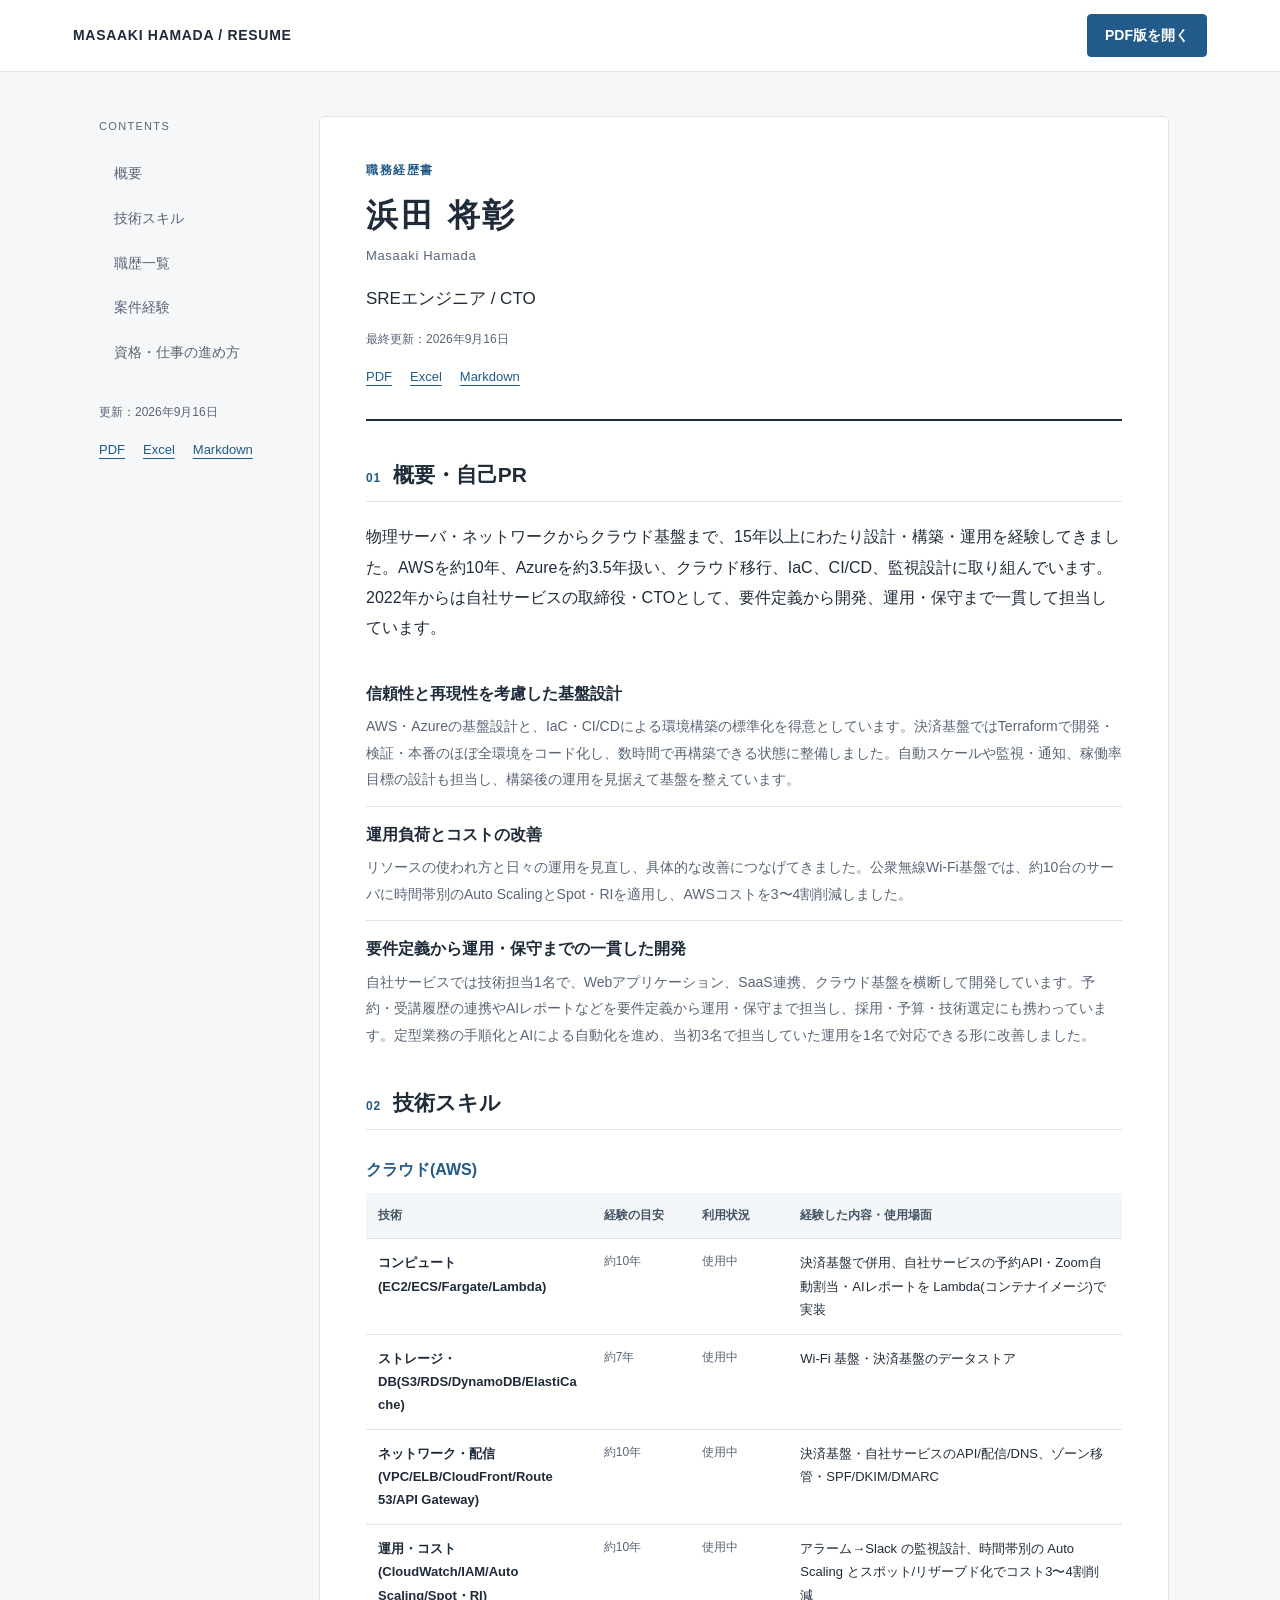
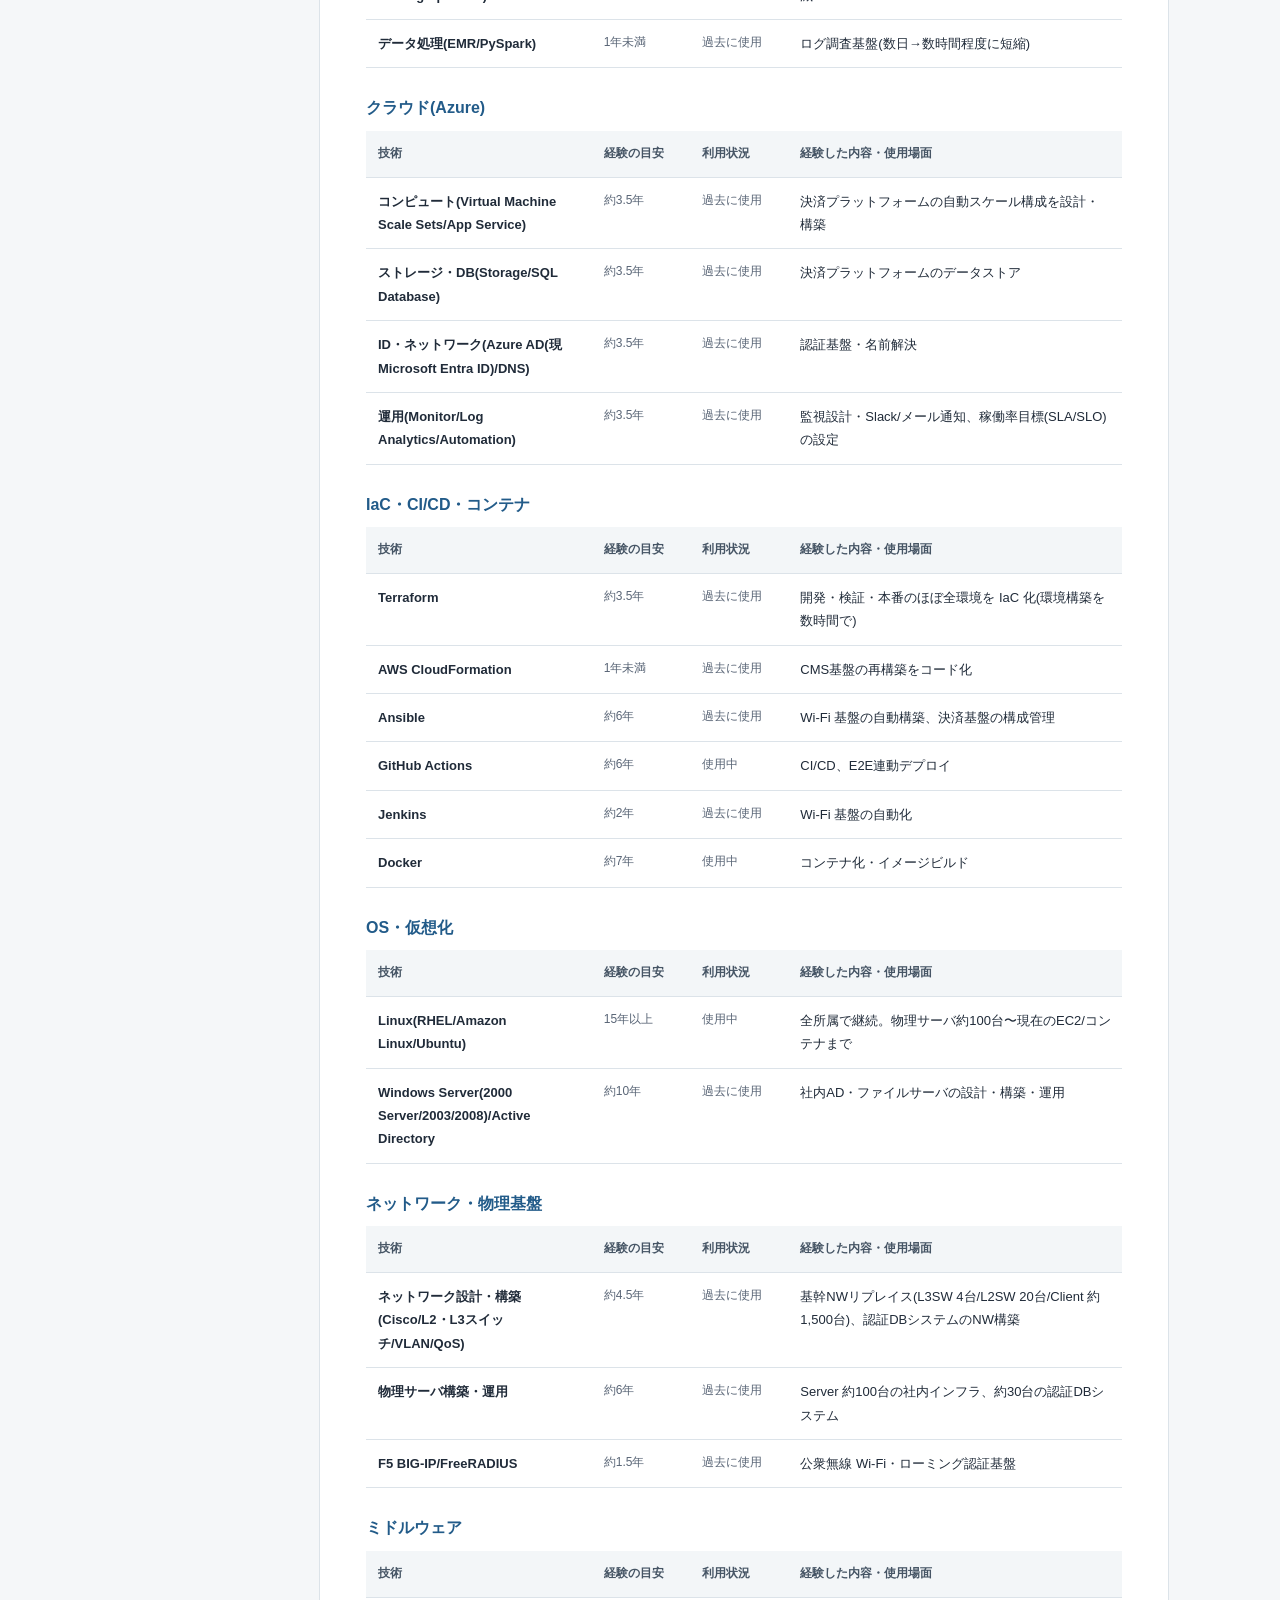
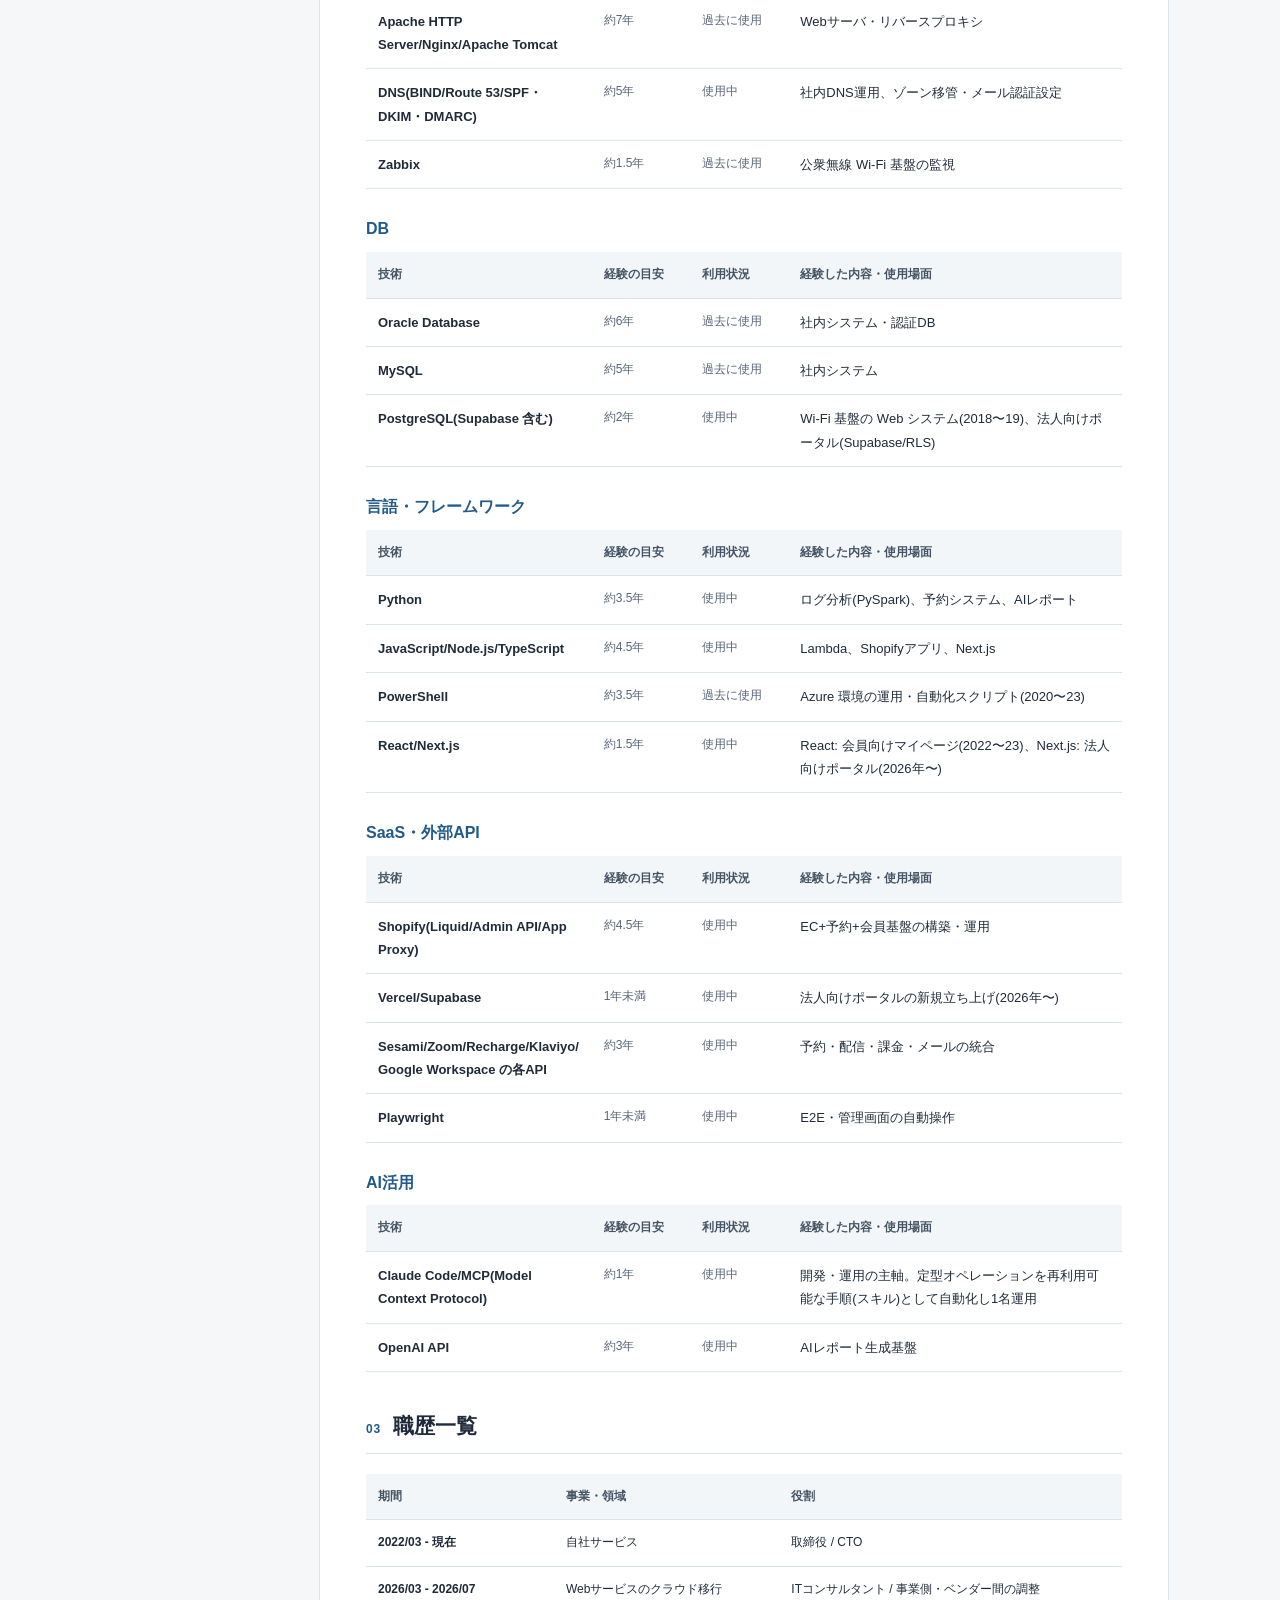
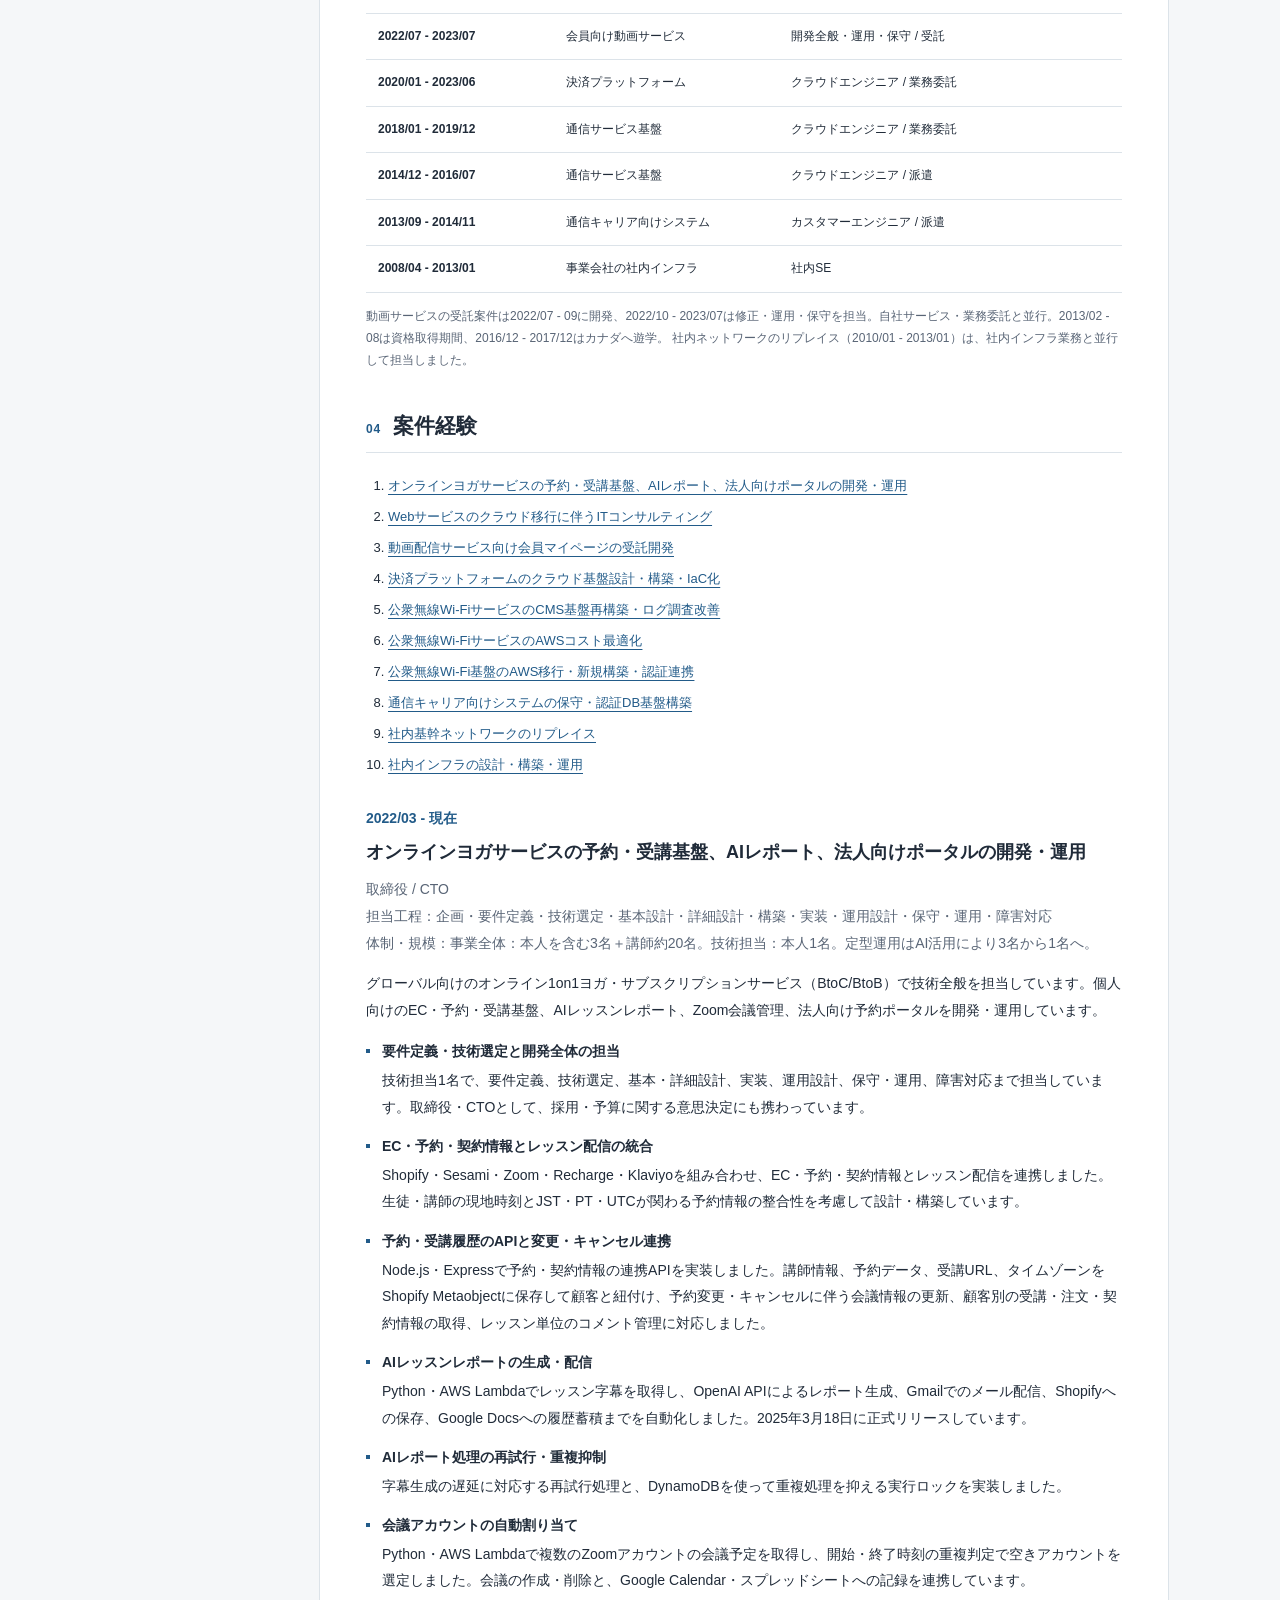
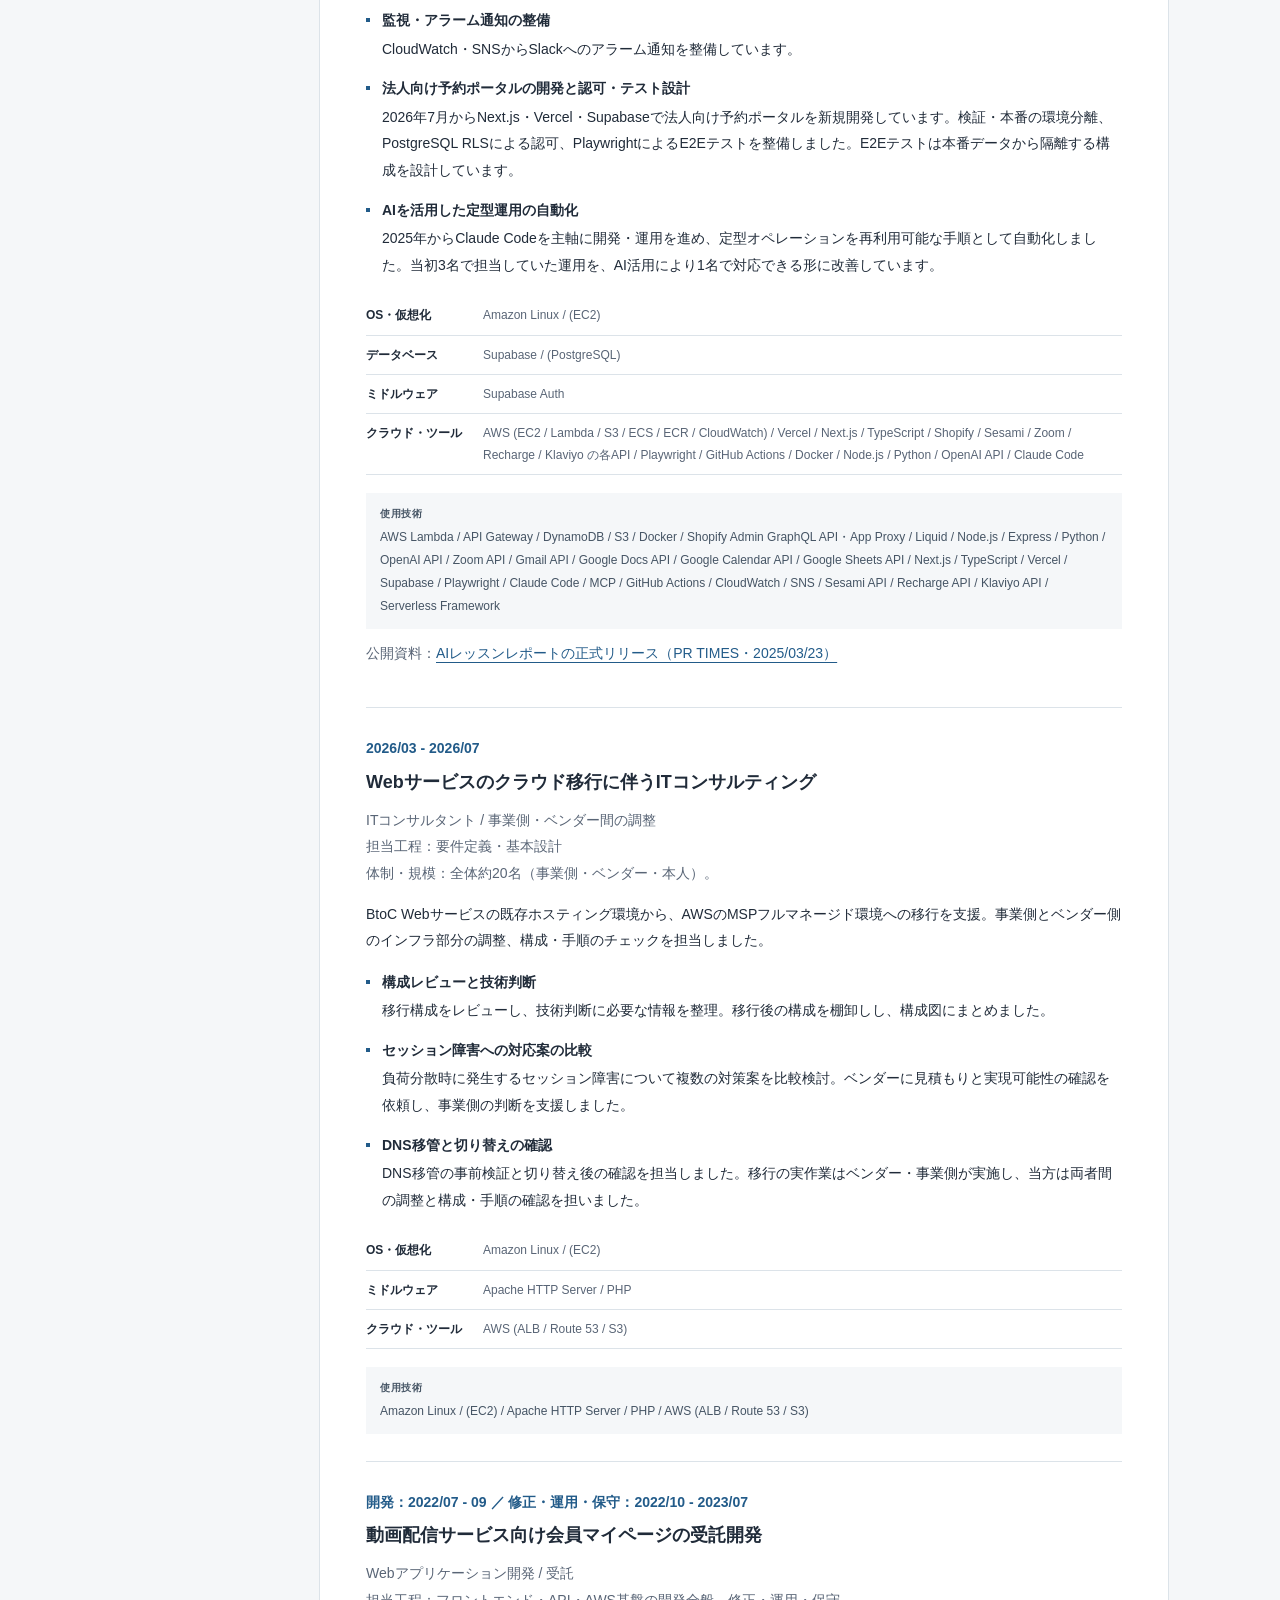
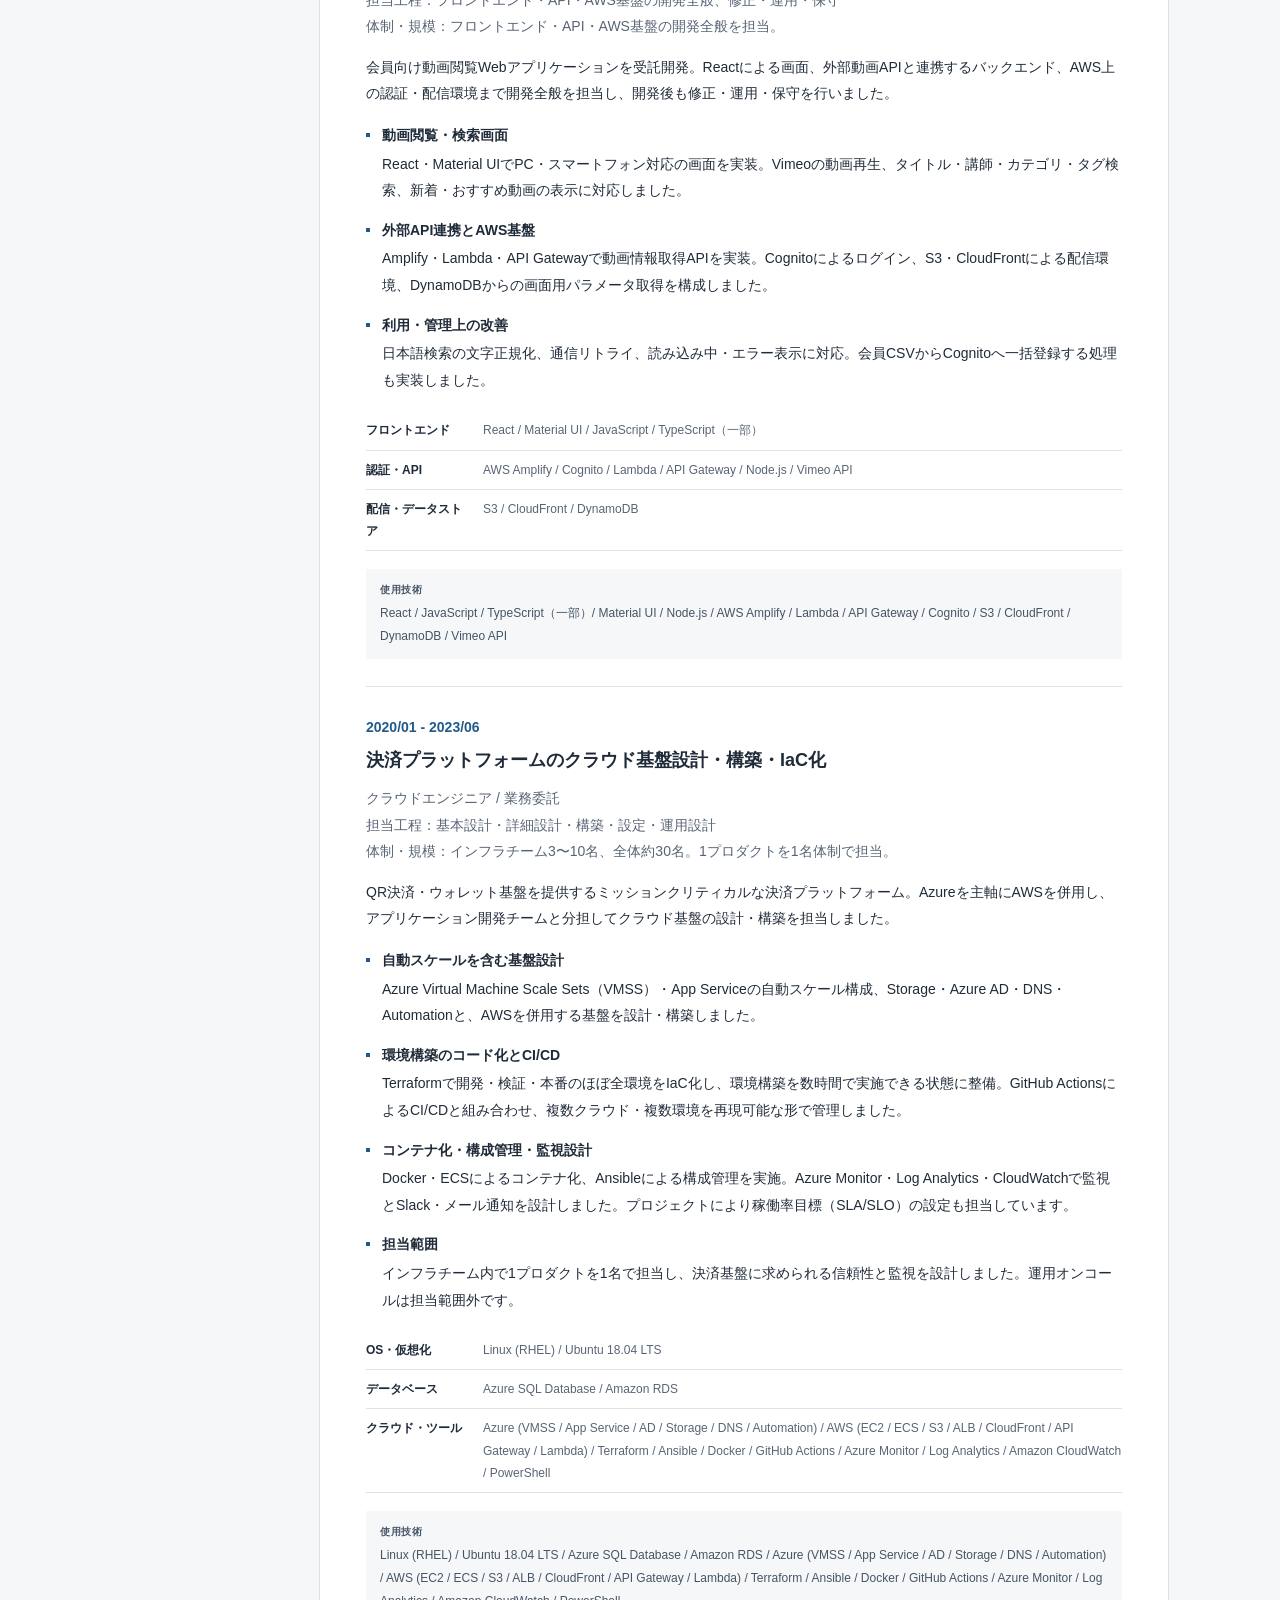
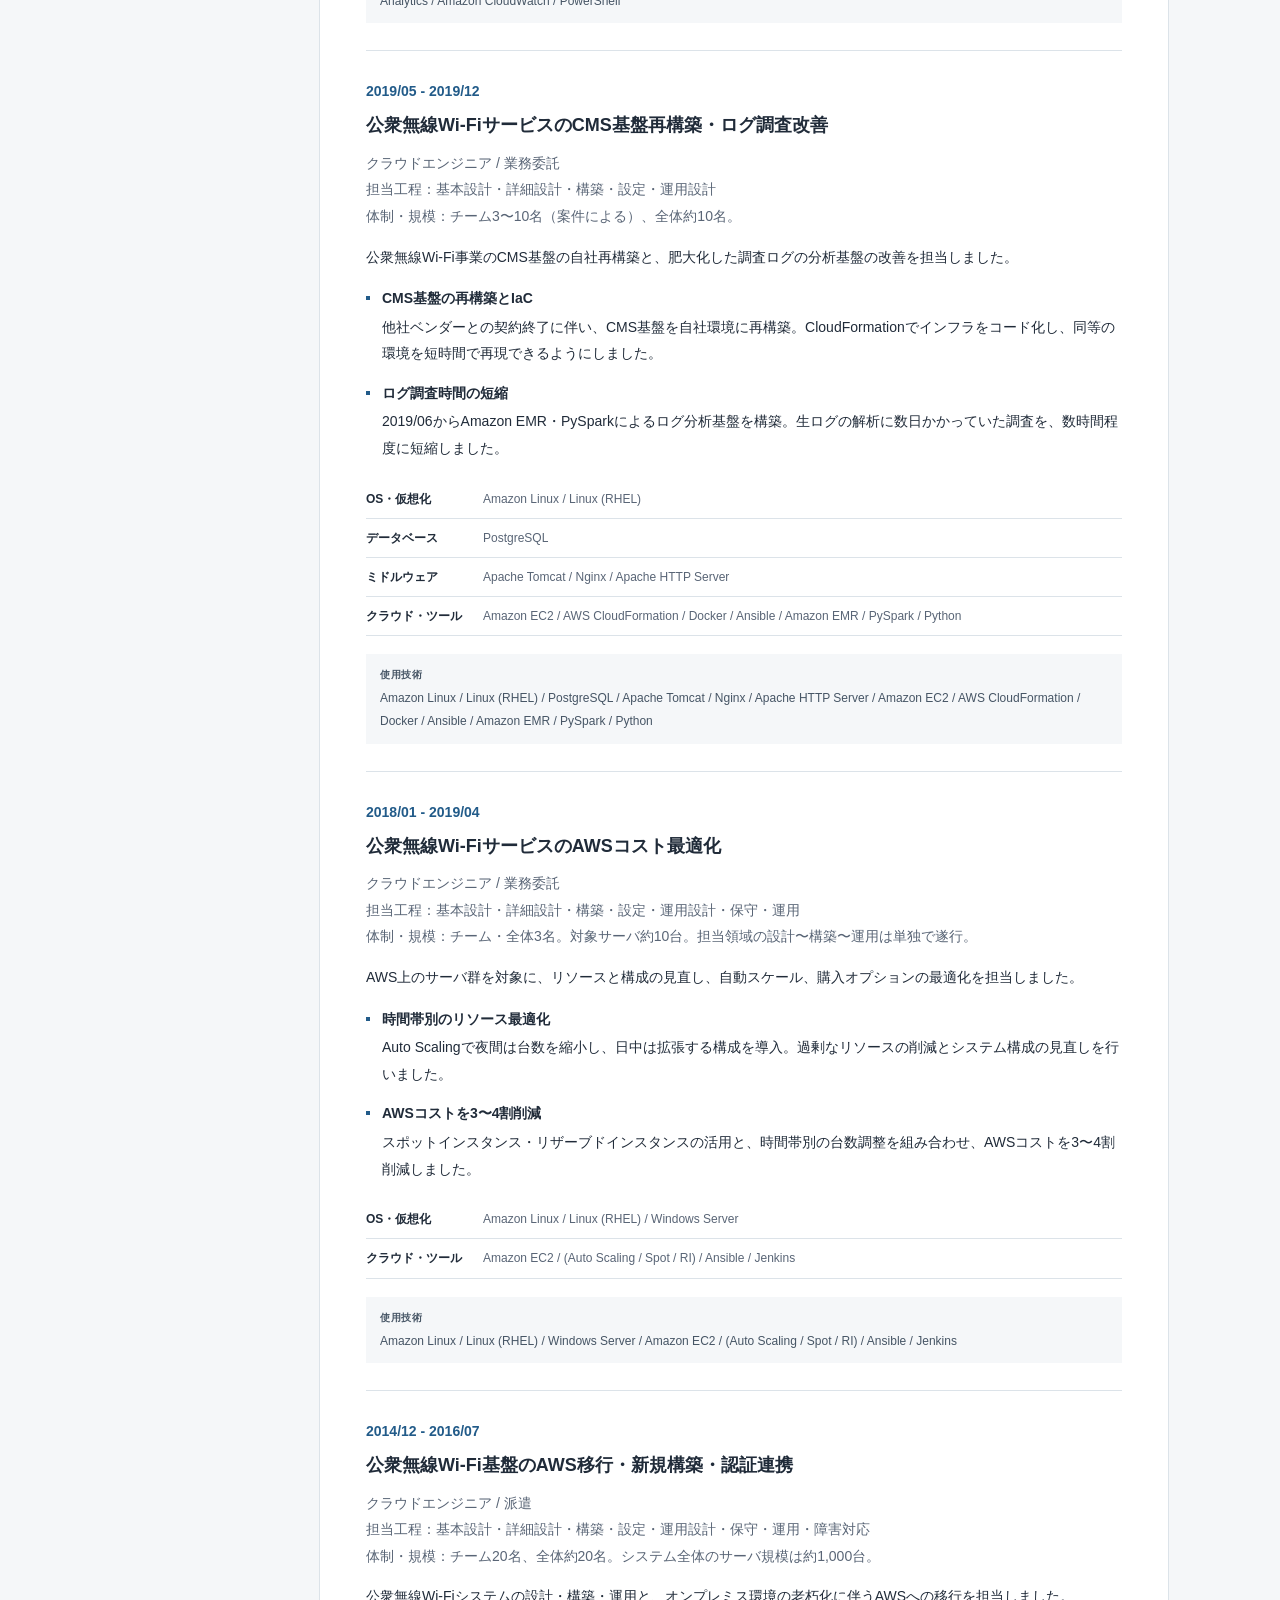
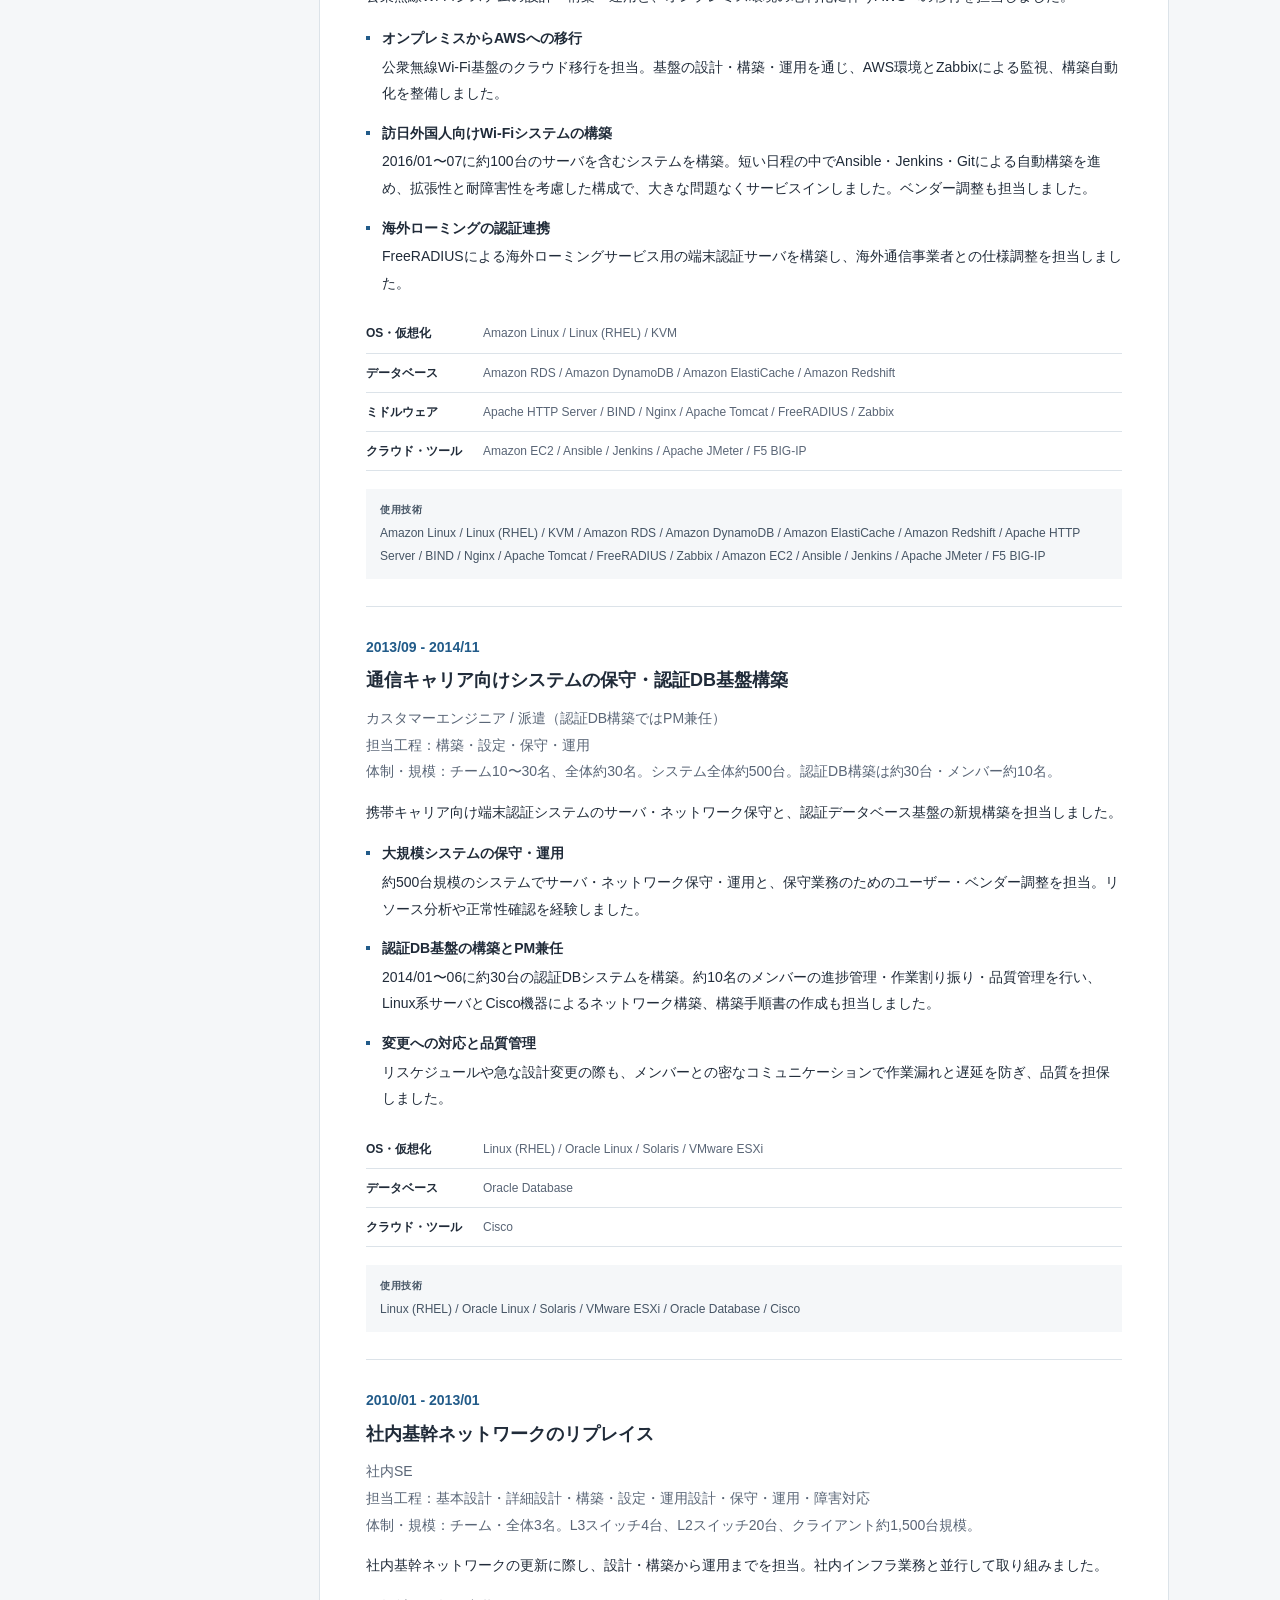
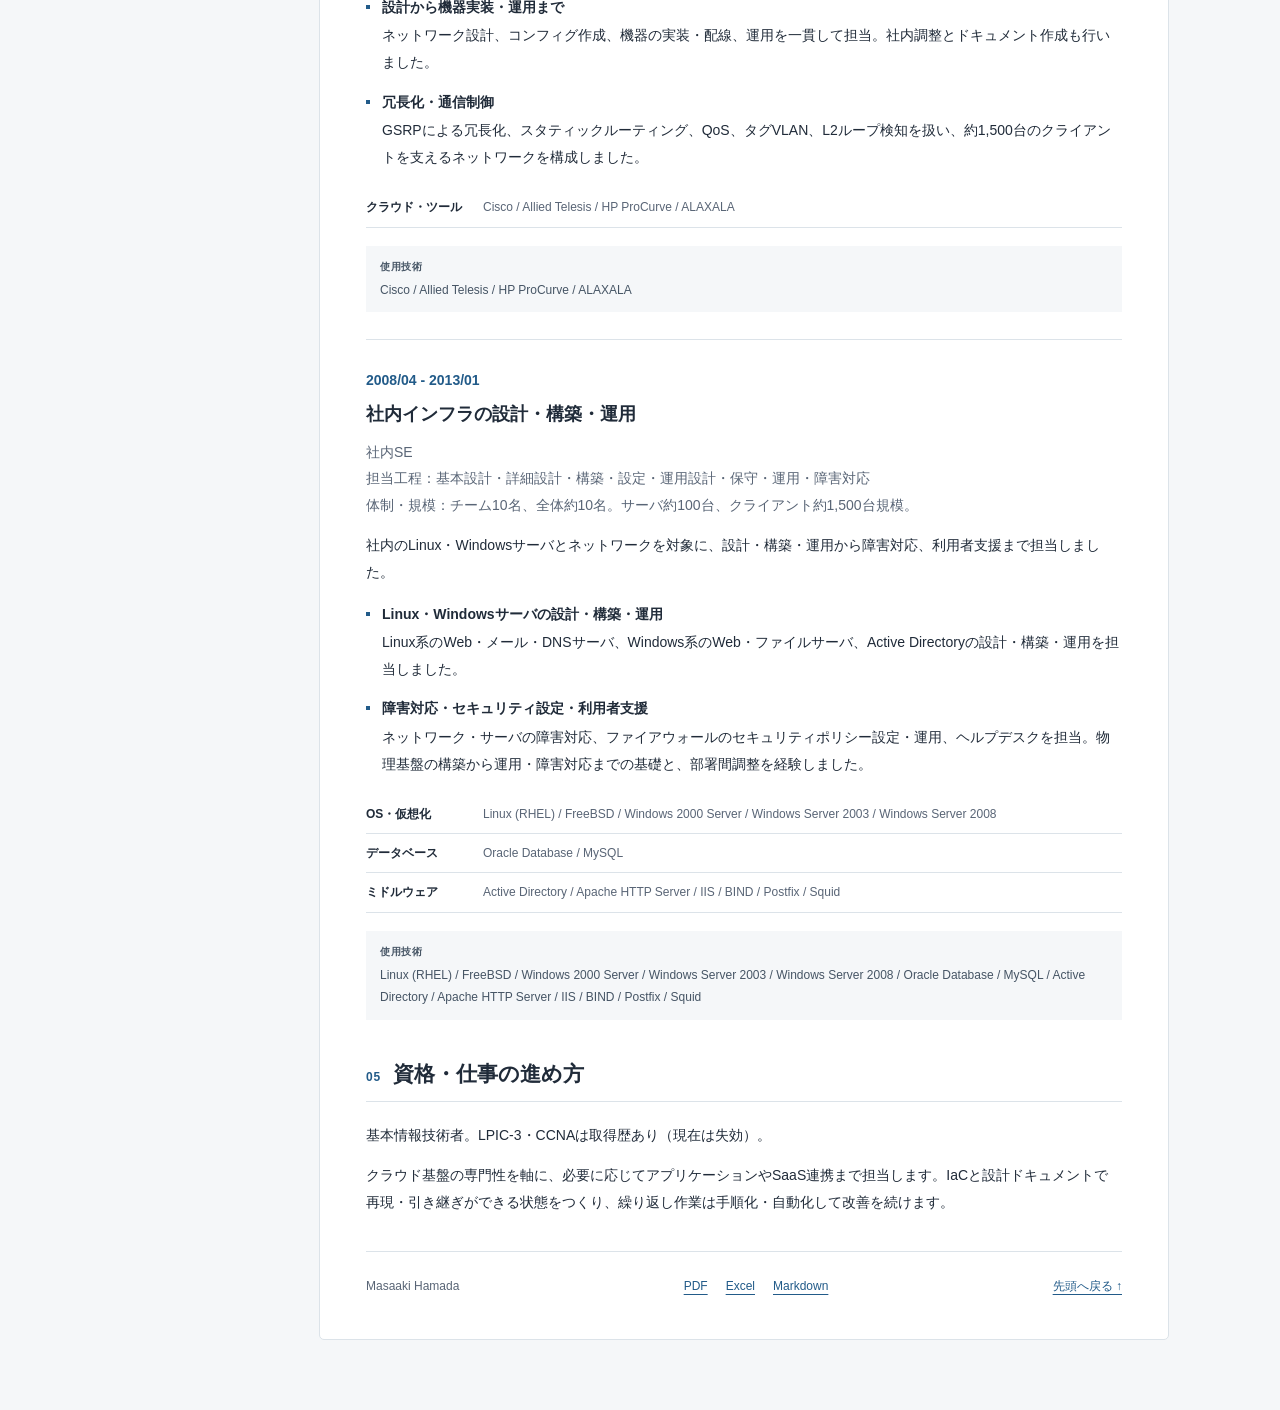
==== commit a482126d: "Preserve the original Excel layout and document the resume build workflow" ====
--- a/docs/index.html
+++ b/docs/index.html
@@ -1,21 +1,21 @@
 <!doctype html>
 <html lang="ja"><head><meta charset="utf-8"><meta name="viewport" content="width=device-width,initial-scale=1">
-<title>浜田 将彰 | クラウド・IaC エンジニア / CTO</title>
+<title>浜田 将彰 | SREエンジニア / CTO</title>
 <meta name="description" content="浜田将彰の職務経歴書。クラウド基盤・IaC・自社サービスの開発運用。案件の体制・担当工程・環境と技術スキルを掲載。Excel・PDF・Markdownでも閲覧できます。">
 <meta name="theme-color" content="#225b89"><link rel="stylesheet" href="style.css?v=ef06c4a97889"></head>
 <body><a class="skip" href="#main">本文へ移動</a>
 <header class="topbar"><div class="topbar-inner"><a class="brand" href="#">MASAAKI HAMADA / RESUME</a>
-<a class="download" href="resume.pdf?v=c14f64f6ab94">PDF版を開く</a></div></header>
-<div class="layout"><aside class="sidebar"><p class="nav-label">CONTENTS</p><nav aria-label="目次"><a href="#summary">概要</a><a href="#skills">技術スキル</a><a href="#history">職歴一覧</a><a href="#experience">案件経験</a><a href="#about">資格・仕事の進め方</a></nav><p class="small">更新：2026年9月16日</p><div class="export-links"><a href="resume.pdf?v=c14f64f6ab94">PDF</a><a href="skillsheet.xlsx?v=c14f64f6ab94">Excel</a><a href="resume.md?v=c14f64f6ab94">Markdown</a></div></aside>
-<main id="main"><header class="identity"><p class="eyebrow">職務経歴書</p><h1>浜田 将彰</h1><p class="name-en">Masaaki Hamada</p><p class="role">クラウド・IaC エンジニア / CTO</p><p class="updated">最終更新：2026年9月16日</p><div class="export-links" aria-label="ファイルで読む"><a href="resume.pdf?v=c14f64f6ab94">PDF</a><a href="skillsheet.xlsx?v=c14f64f6ab94">Excel</a><a href="resume.md?v=c14f64f6ab94">Markdown</a></div></header>
+<a class="download" href="resume.pdf?v=de85b5a75e7f">PDF版を開く</a></div></header>
+<div class="layout"><aside class="sidebar"><p class="nav-label">CONTENTS</p><nav aria-label="目次"><a href="#summary">概要</a><a href="#skills">技術スキル</a><a href="#history">職歴一覧</a><a href="#experience">案件経験</a><a href="#about">資格・仕事の進め方</a></nav><p class="small">更新：2026年9月16日</p><div class="export-links"><a href="resume.pdf?v=de85b5a75e7f">PDF</a><a href="skillsheet.xlsx?v=de85b5a75e7f">Excel</a><a href="resume.md?v=de85b5a75e7f">Markdown</a></div></aside>
+<main id="main"><header class="identity"><p class="eyebrow">職務経歴書</p><h1>浜田 将彰</h1><p class="name-en">Masaaki Hamada</p><p class="role">SREエンジニア / CTO</p><p class="updated">最終更新：2026年9月16日</p><div class="export-links" aria-label="ファイルで読む"><a href="resume.pdf?v=de85b5a75e7f">PDF</a><a href="skillsheet.xlsx?v=de85b5a75e7f">Excel</a><a href="resume.md?v=de85b5a75e7f">Markdown</a></div></header>
 <nav class="mobile-nav" aria-label="モバイル目次"><a href="#summary">概要</a><a href="#skills">技術スキル</a><a href="#history">職歴一覧</a><a href="#experience">案件経験</a><a href="#about">資格・仕事の進め方</a></nav>
-<section id="summary"><h2><span class="number">01</span>概要</h2><p>物理サーバ・ネットワークからクラウド基盤まで、15年以上にわたり設計・構築・運用を経験。AWSを約10年、Azure・Terraformを約3.5年扱い、クラウド移行、IaC、CI/CD、監視設計に取り組んできました。2022年からは自社サービスの取締役・CTOとして、企画から開発・インフラ・運用までを担当しています。</p><ul class="strengths"><li><h3>クラウド基盤を設計し、コードで再現する</h3><p>AWS約10年、Azure・Terraform約3.5年。決済基盤では開発・検証・本番のほぼ全環境をIaC化し、数時間で再構築できる状態に整備。少人数の基盤立ち上げでは、設計から構築・運用設計まで一貫して担当します。</p></li><li><h3>規模と役割に応じて、運用・コストを改善する</h3><p>約10台のAWSサーバを対象に、時間帯別のAuto ScalingやSpot・RIの活用でコストを3〜4割削減。20名規模のチームでの専門担当、約10名の構築チームでのPM兼任、担当領域の単独遂行を経験しています。</p></li><li><h3>事業運営と開発をつなぎ、小規模サービスを育てる</h3><p>自社サービスでは技術担当1名で企画・要件定義から実装・運用まで対応。Web・SaaS連携・クラウド基盤を横断して開発し、当初3名で担当していた運用をAI活用により1名で回せる形に改善しました。</p></li></ul></section>
-<section id="skills"><h2><span class="number">02</span>技術スキル</h2><p class="note">経験年数と利用状況は2026年8月時点の実務経験の概算です。同じ行に複数の技術がある場合、すべてを記載年数使ったという意味ではありません。並行して担当した期間は単純合算していません。Next.js・Vercel・Supabaseは2026年から使用しています。 複数技術をまとめた行の利用状況は、技術群単位の表示です。</p><div class="skill-group"><h3>クラウド(AWS)</h3><div class="table-wrap"><table class="skills-detail"><thead><tr><th scope="col">技術</th><th scope="col">経験の目安</th><th scope="col">利用状況</th><th scope="col">経験した内容・使用場面</th></tr></thead><tbody><tr><td>コンピュート(EC2/ECS/Fargate/Lambda)</td><td>約10年</td><td>使用中</td><td>決済基盤で併用、自社サービスの予約API・Zoom自動割当・AIレポートを Lambda(コンテナイメージ)で実装</td></tr><tr><td>ストレージ・DB(S3/RDS/DynamoDB/ElastiCache)</td><td>約7年</td><td>使用中</td><td>Wi-Fi 基盤・決済基盤のデータストア、録画アーカイブ約1.75TiBのライフサイクル設計(Glacier Instant Retrieval)</td></tr><tr><td>ネットワーク・配信(VPC/ELB/CloudFront/Route 53/API Gateway)</td><td>約10年</td><td>使用中</td><td>決済基盤・自社サービスのAPI/配信/DNS、ゾーン移管・SPF/DKIM/DMARC</td></tr><tr><td>運用・コスト(CloudWatch/IAM/Auto Scaling/Spot・RI)</td><td>約10年</td><td>使用中</td><td>アラーム→Slack の監視設計、時間帯別の Auto Scaling とスポット/リザーブド化でコスト3〜4割削減</td></tr><tr><td>データ処理(EMR/PySpark)</td><td>1年未満</td><td>過去に使用</td><td>ログ調査基盤(数日→数時間程度に短縮)</td></tr></tbody></table></div></div><div class="skill-group"><h3>クラウド(Azure)</h3><div class="table-wrap"><table class="skills-detail"><thead><tr><th scope="col">技術</th><th scope="col">経験の目安</th><th scope="col">利用状況</th><th scope="col">経験した内容・使用場面</th></tr></thead><tbody><tr><td>コンピュート(Virtual Machine Scale Sets/App Service)</td><td>約3.5年</td><td>過去に使用</td><td>決済プラットフォームの自動スケール構成を設計・構築</td></tr><tr><td>ストレージ・DB(Storage/SQL Database)</td><td>約3.5年</td><td>過去に使用</td><td>決済プラットフォームのデータストア</td></tr><tr><td>ID・ネットワーク(Azure AD(現 Microsoft Entra ID)/DNS)</td><td>約3.5年</td><td>過去に使用</td><td>認証基盤・名前解決</td></tr><tr><td>運用(Monitor/Log Analytics/Automation)</td><td>約3.5年</td><td>過去に使用</td><td>監視設計・Slack/メール通知、稼働率目標(SLA/SLO)の設定</td></tr></tbody></table></div></div><div class="skill-group"><h3>IaC・CI/CD・コンテナ</h3><div class="table-wrap"><table class="skills-detail"><thead><tr><th scope="col">技術</th><th scope="col">経験の目安</th><th scope="col">利用状況</th><th scope="col">経験した内容・使用場面</th></tr></thead><tbody><tr><td>Terraform</td><td>約3.5年</td><td>過去に使用</td><td>開発・検証・本番のほぼ全環境を IaC 化(環境構築を数時間で)</td></tr><tr><td>AWS CloudFormation</td><td>1年未満</td><td>過去に使用</td><td>CMS基盤の再構築をコード化</td></tr><tr><td>Ansible</td><td>約6年</td><td>過去に使用</td><td>Wi-Fi 基盤の自動構築、決済基盤の構成管理</td></tr><tr><td>GitHub Actions</td><td>約6年</td><td>使用中</td><td>CI/CD、E2E連動デプロイ</td></tr><tr><td>Jenkins</td><td>約2年</td><td>過去に使用</td><td>Wi-Fi 基盤の自動化</td></tr><tr><td>Docker</td><td>約7年</td><td>使用中</td><td>コンテナ化・イメージビルド</td></tr></tbody></table></div></div><div class="skill-group"><h3>OS・仮想化</h3><div class="table-wrap"><table class="skills-detail"><thead><tr><th scope="col">技術</th><th scope="col">経験の目安</th><th scope="col">利用状況</th><th scope="col">経験した内容・使用場面</th></tr></thead><tbody><tr><td>Linux(RHEL/Amazon Linux/Ubuntu)</td><td>15年以上</td><td>使用中</td><td>全所属で継続。物理サーバ約100台〜現在のEC2/コンテナまで</td></tr><tr><td>Windows Server(2000 Server/2003/2008)/Active Directory</td><td>約10年</td><td>過去に使用</td><td>社内AD・ファイルサーバの設計・構築・運用</td></tr></tbody></table></div></div><div class="skill-group"><h3>ネットワーク・物理基盤</h3><div class="table-wrap"><table class="skills-detail"><thead><tr><th scope="col">技術</th><th scope="col">経験の目安</th><th scope="col">利用状況</th><th scope="col">経験した内容・使用場面</th></tr></thead><tbody><tr><td>ネットワーク設計・構築(Cisco/L2・L3スイッチ/VLAN/QoS)</td><td>約4.5年</td><td>過去に使用</td><td>基幹NWリプレイス(L3SW 4台/L2SW 20台/Client 約1,500台)、認証DBシステムのNW構築</td></tr><tr><td>物理サーバ構築・運用</td><td>約6年</td><td>過去に使用</td><td>Server 約100台の社内インフラ、約30台の認証DBシステム</td></tr><tr><td>F5 BIG-IP/FreeRADIUS</td><td>約1.5年</td><td>過去に使用</td><td>公衆無線 Wi-Fi・ローミング認証基盤</td></tr></tbody></table></div></div><div class="skill-group"><h3>ミドルウェア</h3><div class="table-wrap"><table class="skills-detail"><thead><tr><th scope="col">技術</th><th scope="col">経験の目安</th><th scope="col">利用状況</th><th scope="col">経験した内容・使用場面</th></tr></thead><tbody><tr><td>Apache HTTP Server/Nginx/Apache Tomcat</td><td>約7年</td><td>過去に使用</td><td>Webサーバ・リバースプロキシ</td></tr><tr><td>DNS(BIND/Route 53/SPF・DKIM・DMARC)</td><td>約5年</td><td>使用中</td><td>社内DNS運用、ゾーン移管・メール認証設定</td></tr><tr><td>Zabbix</td><td>約1.5年</td><td>過去に使用</td><td>公衆無線 Wi-Fi 基盤の監視</td></tr></tbody></table></div></div><div class="skill-group"><h3>DB</h3><div class="table-wrap"><table class="skills-detail"><thead><tr><th scope="col">技術</th><th scope="col">経験の目安</th><th scope="col">利用状況</th><th scope="col">経験した内容・使用場面</th></tr></thead><tbody><tr><td>Oracle Database</td><td>約6年</td><td>過去に使用</td><td>社内システム・認証DB</td></tr><tr><td>MySQL</td><td>約5年</td><td>過去に使用</td><td>社内システム</td></tr><tr><td>PostgreSQL(Supabase 含む)</td><td>約2年</td><td>使用中</td><td>Wi-Fi 基盤の Web システム(2018〜19)、法人向けポータル(Supabase/RLS)</td></tr></tbody></table></div></div><div class="skill-group"><h3>言語・フレームワーク</h3><div class="table-wrap"><table class="skills-detail"><thead><tr><th scope="col">技術</th><th scope="col">経験の目安</th><th scope="col">利用状況</th><th scope="col">経験した内容・使用場面</th></tr></thead><tbody><tr><td>Python</td><td>約3.5年</td><td>使用中</td><td>ログ分析(PySpark)、予約システム、AIレポート</td></tr><tr><td>JavaScript/Node.js/TypeScript</td><td>約4.5年</td><td>使用中</td><td>Lambda、Shopifyアプリ、Next.js</td></tr><tr><td>PowerShell</td><td>約3.5年</td><td>過去に使用</td><td>Azure 環境の運用・自動化スクリプト(2020〜23)</td></tr><tr><td>React/Next.js</td><td>約1.5年</td><td>使用中</td><td>React: 会員向けマイページ(2022〜23)、Next.js: 法人向けポータル(2026年〜)</td></tr></tbody></table></div></div><div class="skill-group"><h3>SaaS・外部API</h3><div class="table-wrap"><table class="skills-detail"><thead><tr><th scope="col">技術</th><th scope="col">経験の目安</th><th scope="col">利用状況</th><th scope="col">経験した内容・使用場面</th></tr></thead><tbody><tr><td>Shopify(Liquid/Admin API/App Proxy)</td><td>約4.5年</td><td>使用中</td><td>EC+予約+会員基盤の構築・運用</td></tr><tr><td>Vercel/Supabase</td><td>1年未満</td><td>使用中</td><td>法人向けポータルの新規立ち上げ(2026年〜)</td></tr><tr><td>Sesami/Zoom/Recharge/Klaviyo/Google Workspace の各API</td><td>約3年</td><td>使用中</td><td>予約・配信・課金・メールの統合</td></tr><tr><td>Playwright</td><td>1年未満</td><td>使用中</td><td>E2E・管理画面の自動操作</td></tr></tbody></table></div></div><div class="skill-group"><h3>AI活用</h3><div class="table-wrap"><table class="skills-detail"><thead><tr><th scope="col">技術</th><th scope="col">経験の目安</th><th scope="col">利用状況</th><th scope="col">経験した内容・使用場面</th></tr></thead><tbody><tr><td>Claude Code/MCP(Model Context Protocol)</td><td>約1年</td><td>使用中</td><td>開発・運用の主軸。定型オペレーションを再利用可能な手順(スキル)として自動化し1名運用</td></tr><tr><td>OpenAI API</td><td>約3年</td><td>使用中</td><td>AIレポート生成基盤</td></tr></tbody></table></div></div></section>
-<section id="history"><h2><span class="number">03</span>職歴一覧</h2><div class="table-wrap"><table class="history"><thead><tr><th scope="col">期間</th><th scope="col">事業・領域</th><th scope="col">役割</th></tr></thead><tbody><tr><td>2022/03 - 現在</td><td>自社サービス</td><td>取締役 / CTO</td></tr><tr><td>2026/03 - 2026/07</td><td>Webサービスのクラウド移行</td><td>ITコンサルタント / 事業側・ベンダー間の調整</td></tr><tr><td>2022/07 - 2023/07</td><td>会員向け動画サービス</td><td>開発全般・運用・保守 / 受託</td></tr><tr><td>2020/01 - 2023/06</td><td>決済プラットフォーム</td><td>クラウドエンジニア / 業務委託</td></tr><tr><td>2018/01 - 2019/12</td><td>通信サービス基盤</td><td>クラウドエンジニア / 業務委託</td></tr><tr><td>2014/12 - 2016/07</td><td>通信サービス基盤</td><td>クラウドエンジニア / 派遣</td></tr><tr><td>2013/09 - 2014/11</td><td>通信キャリア向けシステム</td><td>カスタマーエンジニア / 派遣</td></tr><tr><td>2008/04 - 2013/01</td><td>事業会社の社内インフラ</td><td>社内SE</td></tr></tbody></table></div><p class="note">動画サービスの受託案件は2022/07 - 09に開発、2022/10 - 2023/07は修正・運用・保守を担当。自社サービス・業務委託と並行。2013/02 - 08は資格取得期間、2016/12 - 2017/12はカナダへ語学留学。 社内ネットワークのリプレイス（2010/01 - 2013/01）は、社内インフラ業務と並行して担当しました。</p></section>
-<section id="experience"><h2><span class="number">04</span>案件経験</h2><ol class="project-index"><li><a href="#own-service">自社サービスの開発・運用</a></li><li><a href="#cloud-consulting">Webサービスのクラウド移行に伴うITコンサルティング</a></li><li><a href="#member-video">動画配信サービス向け会員マイページの受託開発</a></li><li><a href="#payments">決済プラットフォームのクラウド基盤設計・構築・IaC化</a></li><li><a href="#telecom-cms">公衆無線Wi-FiサービスのCMS基盤再構築・ログ調査改善</a></li><li><a href="#telecom-cost">公衆無線Wi-FiサービスのAWSコスト最適化</a></li><li><a href="#telecom">公衆無線Wi-Fi基盤のAWS移行・新規構築・認証連携</a></li><li><a href="#carrier">通信キャリア向けシステムの保守・認証DB基盤構築</a></li><li><a href="#internal-network">社内基幹ネットワークのリプレイス</a></li><li><a href="#internal">社内インフラの設計・構築・運用</a></li></ol><article class="project" id="own-service">
-      <p class="period">2022/03 - 現在</p><h3>自社サービスの開発・運用</h3>
+<section id="summary"><h2><span class="number">01</span>概要・自己PR</h2><p>物理サーバ・ネットワークからクラウド基盤まで、15年以上にわたり設計・構築・運用を経験してきました。AWSを約10年、Azureを約3.5年扱い、クラウド移行、IaC、CI/CD、監視設計に取り組んでいます。2022年からは自社サービスの取締役・CTOとして、要件定義から開発、運用・保守まで一貫して担当しています。</p><ul class="strengths"><li><h3>信頼性と再現性を考慮した基盤設計</h3><p>AWS・Azureの基盤設計と、IaC・CI/CDによる環境構築の標準化を得意としています。決済基盤ではTerraformで開発・検証・本番のほぼ全環境をコード化し、数時間で再構築できる状態に整備しました。自動スケールや監視・通知、稼働率目標の設計も担当し、構築後の運用を見据えて基盤を整えています。</p></li><li><h3>運用負荷とコストの改善</h3><p>リソースの使われ方と日々の運用を見直し、具体的な改善につなげてきました。公衆無線Wi-Fi基盤では、約10台のサーバに時間帯別のAuto ScalingとSpot・RIを適用し、AWSコストを3〜4割削減しました。</p></li><li><h3>要件定義から運用・保守までの一貫した開発</h3><p>自社サービスでは技術担当1名で、Webアプリケーション、SaaS連携、クラウド基盤を横断して開発しています。予約・受講履歴の連携やAIレポートなどを要件定義から運用・保守まで担当し、採用・予算・技術選定にも携わっています。定型業務の手順化とAIによる自動化を進め、当初3名で担当していた運用を1名で対応できる形に改善しました。</p></li></ul></section>
+<section id="skills"><h2><span class="number">02</span>技術スキル</h2><p class="note"></p><div class="skill-group"><h3>クラウド(AWS)</h3><div class="table-wrap"><table class="skills-detail"><thead><tr><th scope="col">技術</th><th scope="col">経験の目安</th><th scope="col">利用状況</th><th scope="col">経験した内容・使用場面</th></tr></thead><tbody><tr><td>コンピュート(EC2/ECS/Fargate/Lambda)</td><td>約10年</td><td>使用中</td><td>決済基盤で併用、自社サービスの予約API・Zoom自動割当・AIレポートを Lambda(コンテナイメージ)で実装</td></tr><tr><td>ストレージ・DB(S3/RDS/DynamoDB/ElastiCache)</td><td>約7年</td><td>使用中</td><td>Wi-Fi 基盤・決済基盤のデータストア</td></tr><tr><td>ネットワーク・配信(VPC/ELB/CloudFront/Route 53/API Gateway)</td><td>約10年</td><td>使用中</td><td>決済基盤・自社サービスのAPI/配信/DNS、ゾーン移管・SPF/DKIM/DMARC</td></tr><tr><td>運用・コスト(CloudWatch/IAM/Auto Scaling/Spot・RI)</td><td>約10年</td><td>使用中</td><td>アラーム→Slack の監視設計、時間帯別の Auto Scaling とスポット/リザーブド化でコスト3〜4割削減</td></tr><tr><td>データ処理(EMR/PySpark)</td><td>1年未満</td><td>過去に使用</td><td>ログ調査基盤(数日→数時間程度に短縮)</td></tr></tbody></table></div></div><div class="skill-group"><h3>クラウド(Azure)</h3><div class="table-wrap"><table class="skills-detail"><thead><tr><th scope="col">技術</th><th scope="col">経験の目安</th><th scope="col">利用状況</th><th scope="col">経験した内容・使用場面</th></tr></thead><tbody><tr><td>コンピュート(Virtual Machine Scale Sets/App Service)</td><td>約3.5年</td><td>過去に使用</td><td>決済プラットフォームの自動スケール構成を設計・構築</td></tr><tr><td>ストレージ・DB(Storage/SQL Database)</td><td>約3.5年</td><td>過去に使用</td><td>決済プラットフォームのデータストア</td></tr><tr><td>ID・ネットワーク(Azure AD(現 Microsoft Entra ID)/DNS)</td><td>約3.5年</td><td>過去に使用</td><td>認証基盤・名前解決</td></tr><tr><td>運用(Monitor/Log Analytics/Automation)</td><td>約3.5年</td><td>過去に使用</td><td>監視設計・Slack/メール通知、稼働率目標(SLA/SLO)の設定</td></tr></tbody></table></div></div><div class="skill-group"><h3>IaC・CI/CD・コンテナ</h3><div class="table-wrap"><table class="skills-detail"><thead><tr><th scope="col">技術</th><th scope="col">経験の目安</th><th scope="col">利用状況</th><th scope="col">経験した内容・使用場面</th></tr></thead><tbody><tr><td>Terraform</td><td>約3.5年</td><td>過去に使用</td><td>開発・検証・本番のほぼ全環境を IaC 化(環境構築を数時間で)</td></tr><tr><td>AWS CloudFormation</td><td>1年未満</td><td>過去に使用</td><td>CMS基盤の再構築をコード化</td></tr><tr><td>Ansible</td><td>約6年</td><td>過去に使用</td><td>Wi-Fi 基盤の自動構築、決済基盤の構成管理</td></tr><tr><td>GitHub Actions</td><td>約6年</td><td>使用中</td><td>CI/CD、E2E連動デプロイ</td></tr><tr><td>Jenkins</td><td>約2年</td><td>過去に使用</td><td>Wi-Fi 基盤の自動化</td></tr><tr><td>Docker</td><td>約7年</td><td>使用中</td><td>コンテナ化・イメージビルド</td></tr></tbody></table></div></div><div class="skill-group"><h3>OS・仮想化</h3><div class="table-wrap"><table class="skills-detail"><thead><tr><th scope="col">技術</th><th scope="col">経験の目安</th><th scope="col">利用状況</th><th scope="col">経験した内容・使用場面</th></tr></thead><tbody><tr><td>Linux(RHEL/Amazon Linux/Ubuntu)</td><td>15年以上</td><td>使用中</td><td>全所属で継続。物理サーバ約100台〜現在のEC2/コンテナまで</td></tr><tr><td>Windows Server(2000 Server/2003/2008)/Active Directory</td><td>約10年</td><td>過去に使用</td><td>社内AD・ファイルサーバの設計・構築・運用</td></tr></tbody></table></div></div><div class="skill-group"><h3>ネットワーク・物理基盤</h3><div class="table-wrap"><table class="skills-detail"><thead><tr><th scope="col">技術</th><th scope="col">経験の目安</th><th scope="col">利用状況</th><th scope="col">経験した内容・使用場面</th></tr></thead><tbody><tr><td>ネットワーク設計・構築(Cisco/L2・L3スイッチ/VLAN/QoS)</td><td>約4.5年</td><td>過去に使用</td><td>基幹NWリプレイス(L3SW 4台/L2SW 20台/Client 約1,500台)、認証DBシステムのNW構築</td></tr><tr><td>物理サーバ構築・運用</td><td>約6年</td><td>過去に使用</td><td>Server 約100台の社内インフラ、約30台の認証DBシステム</td></tr><tr><td>F5 BIG-IP/FreeRADIUS</td><td>約1.5年</td><td>過去に使用</td><td>公衆無線 Wi-Fi・ローミング認証基盤</td></tr></tbody></table></div></div><div class="skill-group"><h3>ミドルウェア</h3><div class="table-wrap"><table class="skills-detail"><thead><tr><th scope="col">技術</th><th scope="col">経験の目安</th><th scope="col">利用状況</th><th scope="col">経験した内容・使用場面</th></tr></thead><tbody><tr><td>Apache HTTP Server/Nginx/Apache Tomcat</td><td>約7年</td><td>過去に使用</td><td>Webサーバ・リバースプロキシ</td></tr><tr><td>DNS(BIND/Route 53/SPF・DKIM・DMARC)</td><td>約5年</td><td>使用中</td><td>社内DNS運用、ゾーン移管・メール認証設定</td></tr><tr><td>Zabbix</td><td>約1.5年</td><td>過去に使用</td><td>公衆無線 Wi-Fi 基盤の監視</td></tr></tbody></table></div></div><div class="skill-group"><h3>DB</h3><div class="table-wrap"><table class="skills-detail"><thead><tr><th scope="col">技術</th><th scope="col">経験の目安</th><th scope="col">利用状況</th><th scope="col">経験した内容・使用場面</th></tr></thead><tbody><tr><td>Oracle Database</td><td>約6年</td><td>過去に使用</td><td>社内システム・認証DB</td></tr><tr><td>MySQL</td><td>約5年</td><td>過去に使用</td><td>社内システム</td></tr><tr><td>PostgreSQL(Supabase 含む)</td><td>約2年</td><td>使用中</td><td>Wi-Fi 基盤の Web システム(2018〜19)、法人向けポータル(Supabase/RLS)</td></tr></tbody></table></div></div><div class="skill-group"><h3>言語・フレームワーク</h3><div class="table-wrap"><table class="skills-detail"><thead><tr><th scope="col">技術</th><th scope="col">経験の目安</th><th scope="col">利用状況</th><th scope="col">経験した内容・使用場面</th></tr></thead><tbody><tr><td>Python</td><td>約3.5年</td><td>使用中</td><td>ログ分析(PySpark)、予約システム、AIレポート</td></tr><tr><td>JavaScript/Node.js/TypeScript</td><td>約4.5年</td><td>使用中</td><td>Lambda、Shopifyアプリ、Next.js</td></tr><tr><td>PowerShell</td><td>約3.5年</td><td>過去に使用</td><td>Azure 環境の運用・自動化スクリプト(2020〜23)</td></tr><tr><td>React/Next.js</td><td>約1.5年</td><td>使用中</td><td>React: 会員向けマイページ(2022〜23)、Next.js: 法人向けポータル(2026年〜)</td></tr></tbody></table></div></div><div class="skill-group"><h3>SaaS・外部API</h3><div class="table-wrap"><table class="skills-detail"><thead><tr><th scope="col">技術</th><th scope="col">経験の目安</th><th scope="col">利用状況</th><th scope="col">経験した内容・使用場面</th></tr></thead><tbody><tr><td>Shopify(Liquid/Admin API/App Proxy)</td><td>約4.5年</td><td>使用中</td><td>EC+予約+会員基盤の構築・運用</td></tr><tr><td>Vercel/Supabase</td><td>1年未満</td><td>使用中</td><td>法人向けポータルの新規立ち上げ(2026年〜)</td></tr><tr><td>Sesami/Zoom/Recharge/Klaviyo/Google Workspace の各API</td><td>約3年</td><td>使用中</td><td>予約・配信・課金・メールの統合</td></tr><tr><td>Playwright</td><td>1年未満</td><td>使用中</td><td>E2E・管理画面の自動操作</td></tr></tbody></table></div></div><div class="skill-group"><h3>AI活用</h3><div class="table-wrap"><table class="skills-detail"><thead><tr><th scope="col">技術</th><th scope="col">経験の目安</th><th scope="col">利用状況</th><th scope="col">経験した内容・使用場面</th></tr></thead><tbody><tr><td>Claude Code/MCP(Model Context Protocol)</td><td>約1年</td><td>使用中</td><td>開発・運用の主軸。定型オペレーションを再利用可能な手順(スキル)として自動化し1名運用</td></tr><tr><td>OpenAI API</td><td>約3年</td><td>使用中</td><td>AIレポート生成基盤</td></tr></tbody></table></div></div></section>
+<section id="history"><h2><span class="number">03</span>職歴一覧</h2><div class="table-wrap"><table class="history"><thead><tr><th scope="col">期間</th><th scope="col">事業・領域</th><th scope="col">役割</th></tr></thead><tbody><tr><td>2022/03 - 現在</td><td>自社サービス</td><td>取締役 / CTO</td></tr><tr><td>2026/03 - 2026/07</td><td>Webサービスのクラウド移行</td><td>ITコンサルタント / 事業側・ベンダー間の調整</td></tr><tr><td>2022/07 - 2023/07</td><td>会員向け動画サービス</td><td>開発全般・運用・保守 / 受託</td></tr><tr><td>2020/01 - 2023/06</td><td>決済プラットフォーム</td><td>クラウドエンジニア / 業務委託</td></tr><tr><td>2018/01 - 2019/12</td><td>通信サービス基盤</td><td>クラウドエンジニア / 業務委託</td></tr><tr><td>2014/12 - 2016/07</td><td>通信サービス基盤</td><td>クラウドエンジニア / 派遣</td></tr><tr><td>2013/09 - 2014/11</td><td>通信キャリア向けシステム</td><td>カスタマーエンジニア / 派遣</td></tr><tr><td>2008/04 - 2013/01</td><td>事業会社の社内インフラ</td><td>社内SE</td></tr></tbody></table></div><p class="note">動画サービスの受託案件は2022/07 - 09に開発、2022/10 - 2023/07は修正・運用・保守を担当。自社サービス・業務委託と並行。2013/02 - 08は資格取得期間、2016/12 - 2017/12はカナダへ遊学。 社内ネットワークのリプレイス（2010/01 - 2013/01）は、社内インフラ業務と並行して担当しました。</p></section>
+<section id="experience"><h2><span class="number">04</span>案件経験</h2><ol class="project-index"><li><a href="#own-service">オンラインヨガサービスの予約・受講基盤、AIレポート、法人向けポータルの開発・運用</a></li><li><a href="#cloud-consulting">Webサービスのクラウド移行に伴うITコンサルティング</a></li><li><a href="#member-video">動画配信サービス向け会員マイページの受託開発</a></li><li><a href="#payments">決済プラットフォームのクラウド基盤設計・構築・IaC化</a></li><li><a href="#telecom-cms">公衆無線Wi-FiサービスのCMS基盤再構築・ログ調査改善</a></li><li><a href="#telecom-cost">公衆無線Wi-FiサービスのAWSコスト最適化</a></li><li><a href="#telecom">公衆無線Wi-Fi基盤のAWS移行・新規構築・認証連携</a></li><li><a href="#carrier">通信キャリア向けシステムの保守・認証DB基盤構築</a></li><li><a href="#internal-network">社内基幹ネットワークのリプレイス</a></li><li><a href="#internal">社内インフラの設計・構築・運用</a></li></ol><article class="project" id="own-service">
+      <p class="period">2022/03 - 現在</p><h3>オンラインヨガサービスの予約・受講基盤、AIレポート、法人向けポータルの開発・運用</h3>
       <p class="project-meta">取締役 / CTO<br>担当工程：企画・要件定義・技術選定・基本設計・詳細設計・構築・実装・運用設計・保守・運用・障害対応<br>体制・規模：事業全体：本人を含む3名＋講師約20名。技術担当：本人1名。定型運用はAI活用により3名から1名へ。</p>
-      <p>グローバル向けのオンライン1on1ヨガ・サブスクリプションサービス（BtoC/BtoB）で技術全般を担当。EC・予約・配信基盤と、予約連携・AIレポート・会議アカウント管理を要件定義から設計・開発、運用・保守まで担っています。採用・予算・技術選定などの意思決定にも携わっています。</p><ul><li><strong>EC・予約・契約情報の統合</strong>Shopify・Sesami・Zoom・Recharge・Klaviyoを組み合わせ、EC・予約・配信基盤を設計・構築・運用。生徒・講師の現地時刻とJST・PT・UTCが関わる予約情報の整合性を考慮して連携しました。</li><li><strong>予約・受講履歴のAPI連携</strong>Node.js・ExpressでShopifyと予約・契約情報を連携。講師情報を含む予約データ・受講URL・タイムゾーンをShopify Metaobjectに保存し、顧客と紐付けました。予約変更・キャンセルに合わせた会議情報の更新、顧客別の受講履歴・注文履歴・契約情報の取得、レッスン単位のコメント管理を実装しました。</li><li><strong>AIレッスンレポートの生成・配信</strong>Python・AWS Lambdaでレッスン字幕を取得し、OpenAI APIによるレポート生成、Gmailでのメール配信、Shopifyへの保存、Google Docsへの履歴蓄積を自動化。字幕生成の遅延に対応する再試行と、DynamoDBを使って重複処理を抑える実行ロックを実装しました。2025年3月18日に正式リリース。</li><li><strong>会議アカウントの自動割り当て</strong>Python・AWS Lambdaで複数のZoomアカウントの会議予定を調べ、開始・終了時刻の重複判定で空きアカウントを選定。会議の作成・削除とGoogle Calendar・スプレッドシートへの記録を連携しました。</li><li><strong>運用と保管コストの改善</strong>録画アーカイブ約1.75TiBを、保管から90日でS3 Glacier Instant Retrievalへ移すライフサイクルを設計。月額の実測で保管コストを約7割削減しました。CloudWatch・SNSからSlackへのアラーム通知も整備しました。</li><li><strong>法人向けポータルの立ち上げ</strong>2026/07からNext.js・Vercel・Supabaseで法人向け予約ポータルを新規開発。検証・本番の環境分離、PostgreSQL RLSによる認可設計、PlaywrightによるE2Eテストを整備しました。E2Eテストは本番データから隔離する構成を設計しています。</li><li><strong>AIを活用した事業運用の改善</strong>2025年からClaude Codeを主軸に開発・運用を進め、定型オペレーションを再利用可能な手順として自動化。採用・予算・技術選定を含む事業運営と並行し、当初3名で回していた運用をAI活用により1名で対応できる形に改善しました。</li></ul>
+      <p>グローバル向けのオンライン1on1ヨガ・サブスクリプションサービス（BtoC/BtoB）で技術全般を担当しています。個人向けのEC・予約・受講基盤、AIレッスンレポート、Zoom会議管理、法人向け予約ポータルを開発・運用しています。</p><ul><li><strong>要件定義・技術選定と開発全体の担当</strong>技術担当1名で、要件定義、技術選定、基本・詳細設計、実装、運用設計、保守・運用、障害対応まで担当しています。取締役・CTOとして、採用・予算に関する意思決定にも携わっています。</li><li><strong>EC・予約・契約情報とレッスン配信の統合</strong>Shopify・Sesami・Zoom・Recharge・Klaviyoを組み合わせ、EC・予約・契約情報とレッスン配信を連携しました。生徒・講師の現地時刻とJST・PT・UTCが関わる予約情報の整合性を考慮して設計・構築しています。</li><li><strong>予約・受講履歴のAPIと変更・キャンセル連携</strong>Node.js・Expressで予約・契約情報の連携APIを実装しました。講師情報、予約データ、受講URL、タイムゾーンをShopify Metaobjectに保存して顧客と紐付け、予約変更・キャンセルに伴う会議情報の更新、顧客別の受講・注文・契約情報の取得、レッスン単位のコメント管理に対応しました。</li><li><strong>AIレッスンレポートの生成・配信</strong>Python・AWS Lambdaでレッスン字幕を取得し、OpenAI APIによるレポート生成、Gmailでのメール配信、Shopifyへの保存、Google Docsへの履歴蓄積までを自動化しました。2025年3月18日に正式リリースしています。</li><li><strong>AIレポート処理の再試行・重複抑制</strong>字幕生成の遅延に対応する再試行処理と、DynamoDBを使って重複処理を抑える実行ロックを実装しました。</li><li><strong>会議アカウントの自動割り当て</strong>Python・AWS Lambdaで複数のZoomアカウントの会議予定を取得し、開始・終了時刻の重複判定で空きアカウントを選定しました。会議の作成・削除と、Google Calendar・スプレッドシートへの記録を連携しています。</li><li><strong>監視・アラーム通知の整備</strong>CloudWatch・SNSからSlackへのアラーム通知を整備しています。</li><li><strong>法人向け予約ポータルの開発と認可・テスト設計</strong>2026年7月からNext.js・Vercel・Supabaseで法人向け予約ポータルを新規開発しています。検証・本番の環境分離、PostgreSQL RLSによる認可、PlaywrightによるE2Eテストを整備しました。E2Eテストは本番データから隔離する構成を設計しています。</li><li><strong>AIを活用した定型運用の自動化</strong>2025年からClaude Codeを主軸に開発・運用を進め、定型オペレーションを再利用可能な手順として自動化しました。当初3名で担当していた運用を、AI活用により1名で対応できる形に改善しています。</li></ul>
       <dl class="environment"><div><dt>OS・仮想化</dt><dd>Amazon Linux / (EC2)</dd></div><div><dt>データベース</dt><dd>Supabase / (PostgreSQL)</dd></div><div><dt>ミドルウェア</dt><dd>Supabase Auth</dd></div><div><dt>クラウド・ツール</dt><dd>AWS (EC2 / Lambda / S3 / ECS / ECR / CloudWatch) / Vercel / Next.js / TypeScript / Shopify / Sesami / Zoom / Recharge / Klaviyo の各API / Playwright / GitHub Actions / Docker / Node.js / Python / OpenAI API / Claude Code</dd></div></dl><p class="tech"><span>使用技術</span>AWS Lambda / API Gateway / DynamoDB / S3 / Docker / Shopify Admin GraphQL API・App Proxy / Liquid / Node.js / Express / Python / OpenAI API / Zoom API / Gmail API / Google Docs API / Google Calendar API / Google Sheets API / Next.js / TypeScript / Vercel / Supabase / Playwright / Claude Code / MCP / GitHub Actions / CloudWatch / SNS / Sesami API / Recharge API / Klaviyo API / Serverless Framework</p><p class="note">公開資料：<a href="https://prtimes.jp/main/html/rd/p/000000002.000119830.html">AIレッスンレポートの正式リリース（PR TIMES・2025/03/23）</a></p></article><article class="project" id="cloud-consulting">
       <p class="period">2026/03 - 2026/07</p><h3>Webサービスのクラウド移行に伴うITコンサルティング</h3>
       <p class="project-meta">ITコンサルタント / 事業側・ベンダー間の調整<br>担当工程：要件定義・基本設計<br>体制・規模：全体約20名（事業側・ベンダー・本人）。</p>
@@ -54,5 +54,5 @@
       <p>社内のLinux・Windowsサーバとネットワークを対象に、設計・構築・運用から障害対応、利用者支援まで担当しました。</p><ul><li><strong>Linux・Windowsサーバの設計・構築・運用</strong>Linux系のWeb・メール・DNSサーバ、Windows系のWeb・ファイルサーバ、Active Directoryの設計・構築・運用を担当しました。</li><li><strong>障害対応・セキュリティ設定・利用者支援</strong>ネットワーク・サーバの障害対応、ファイアウォールのセキュリティポリシー設定・運用、ヘルプデスクを担当。物理基盤の構築から運用・障害対応までの基礎と、部署間調整を経験しました。</li></ul>
       <dl class="environment"><div><dt>OS・仮想化</dt><dd>Linux (RHEL) / FreeBSD / Windows 2000 Server / Windows Server 2003 / Windows Server 2008</dd></div><div><dt>データベース</dt><dd>Oracle Database / MySQL</dd></div><div><dt>ミドルウェア</dt><dd>Active Directory / Apache HTTP Server / IIS / BIND / Postfix / Squid</dd></div></dl><p class="tech"><span>使用技術</span>Linux (RHEL) / FreeBSD / Windows 2000 Server / Windows Server 2003 / Windows Server 2008 / Oracle Database / MySQL / Active Directory / Apache HTTP Server / IIS / BIND / Postfix / Squid</p></article></section>
 <section id="about" class="closing"><h2><span class="number">05</span>資格・仕事の進め方</h2><p>基本情報技術者。LPIC-3・CCNAは取得歴あり（現在は失効）。</p><p>クラウド基盤の専門性を軸に、必要に応じてアプリケーションやSaaS連携まで担当します。IaCと設計ドキュメントで再現・引き継ぎができる状態をつくり、繰り返し作業は手順化・自動化して改善を続けます。</p></section>
-<footer class="footer"><span>Masaaki Hamada</span><div class="export-links"><a href="resume.pdf?v=c14f64f6ab94">PDF</a><a href="skillsheet.xlsx?v=c14f64f6ab94">Excel</a><a href="resume.md?v=c14f64f6ab94">Markdown</a></div><a href="#">先頭へ戻る ↑</a></footer></main></div>
+<footer class="footer"><span>Masaaki Hamada</span><div class="export-links"><a href="resume.pdf?v=de85b5a75e7f">PDF</a><a href="skillsheet.xlsx?v=de85b5a75e7f">Excel</a><a href="resume.md?v=de85b5a75e7f">Markdown</a></div><a href="#">先頭へ戻る ↑</a></footer></main></div>
 </body></html>
